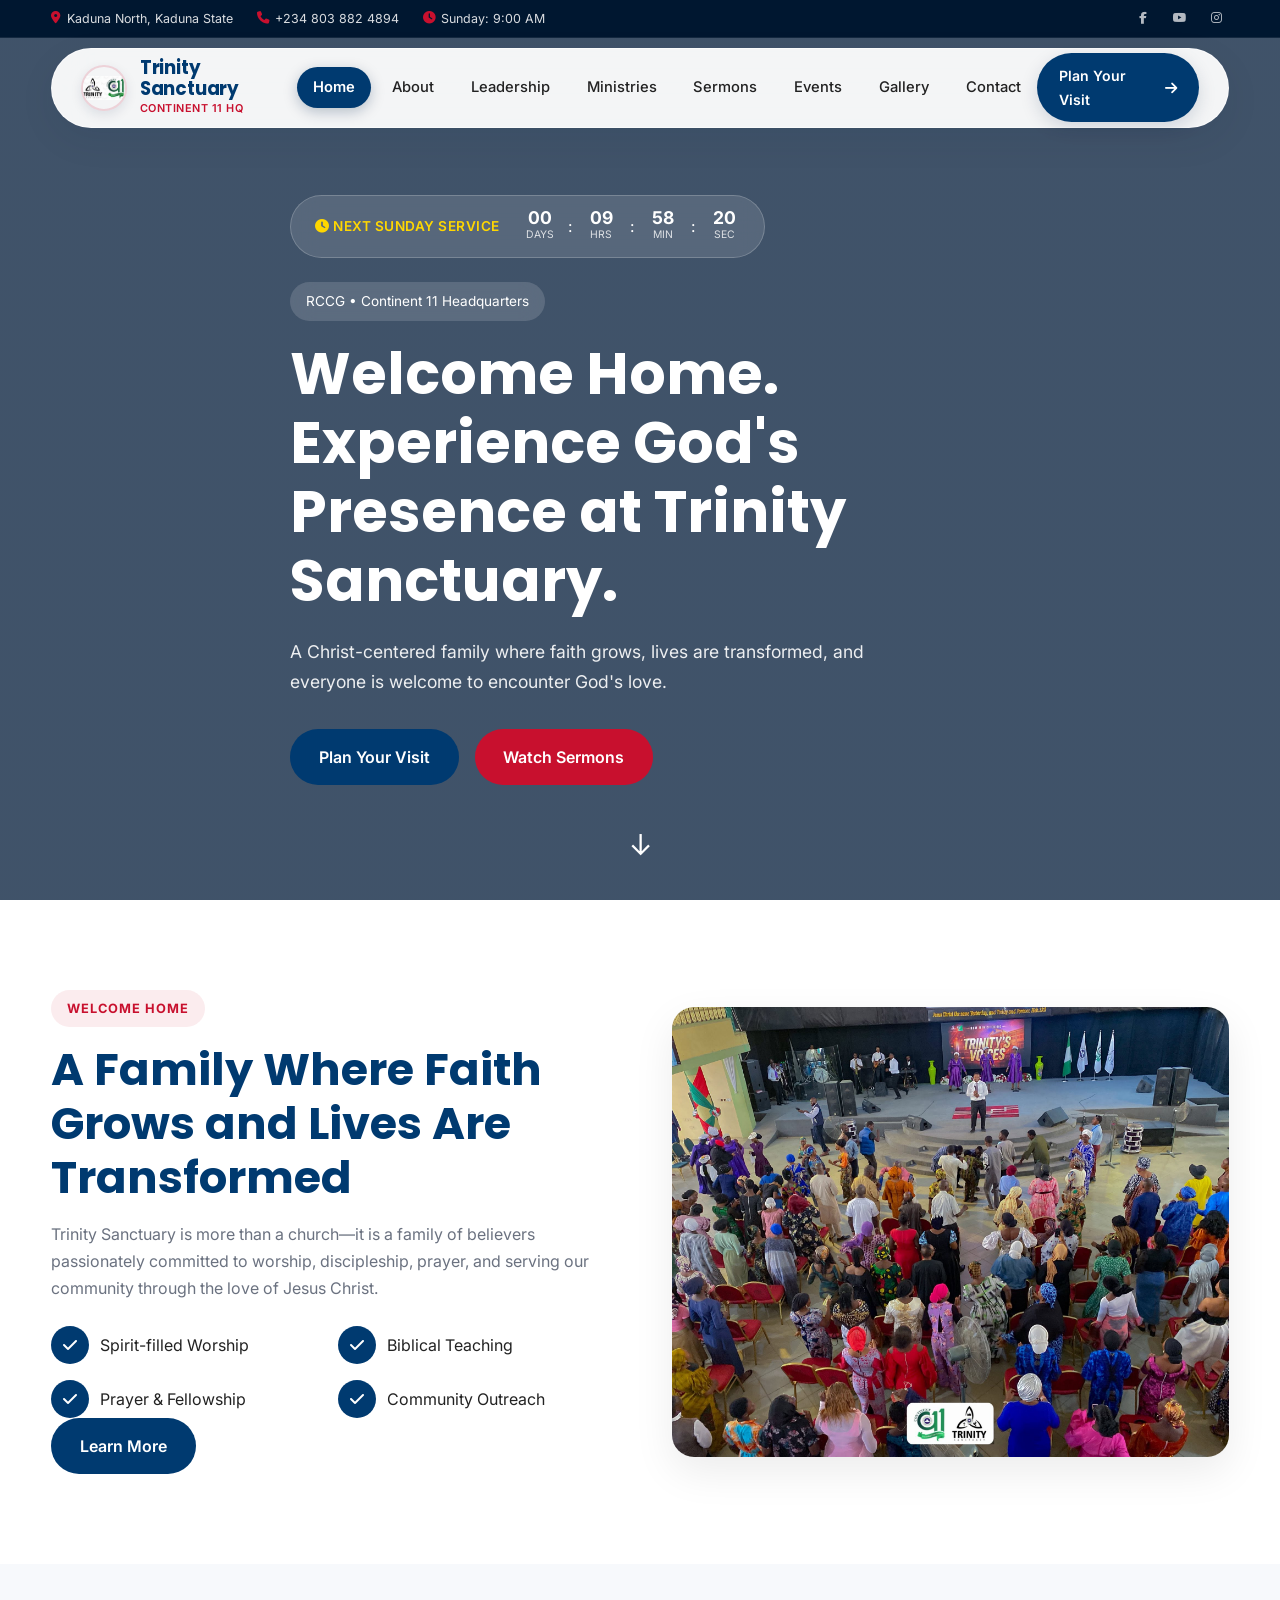
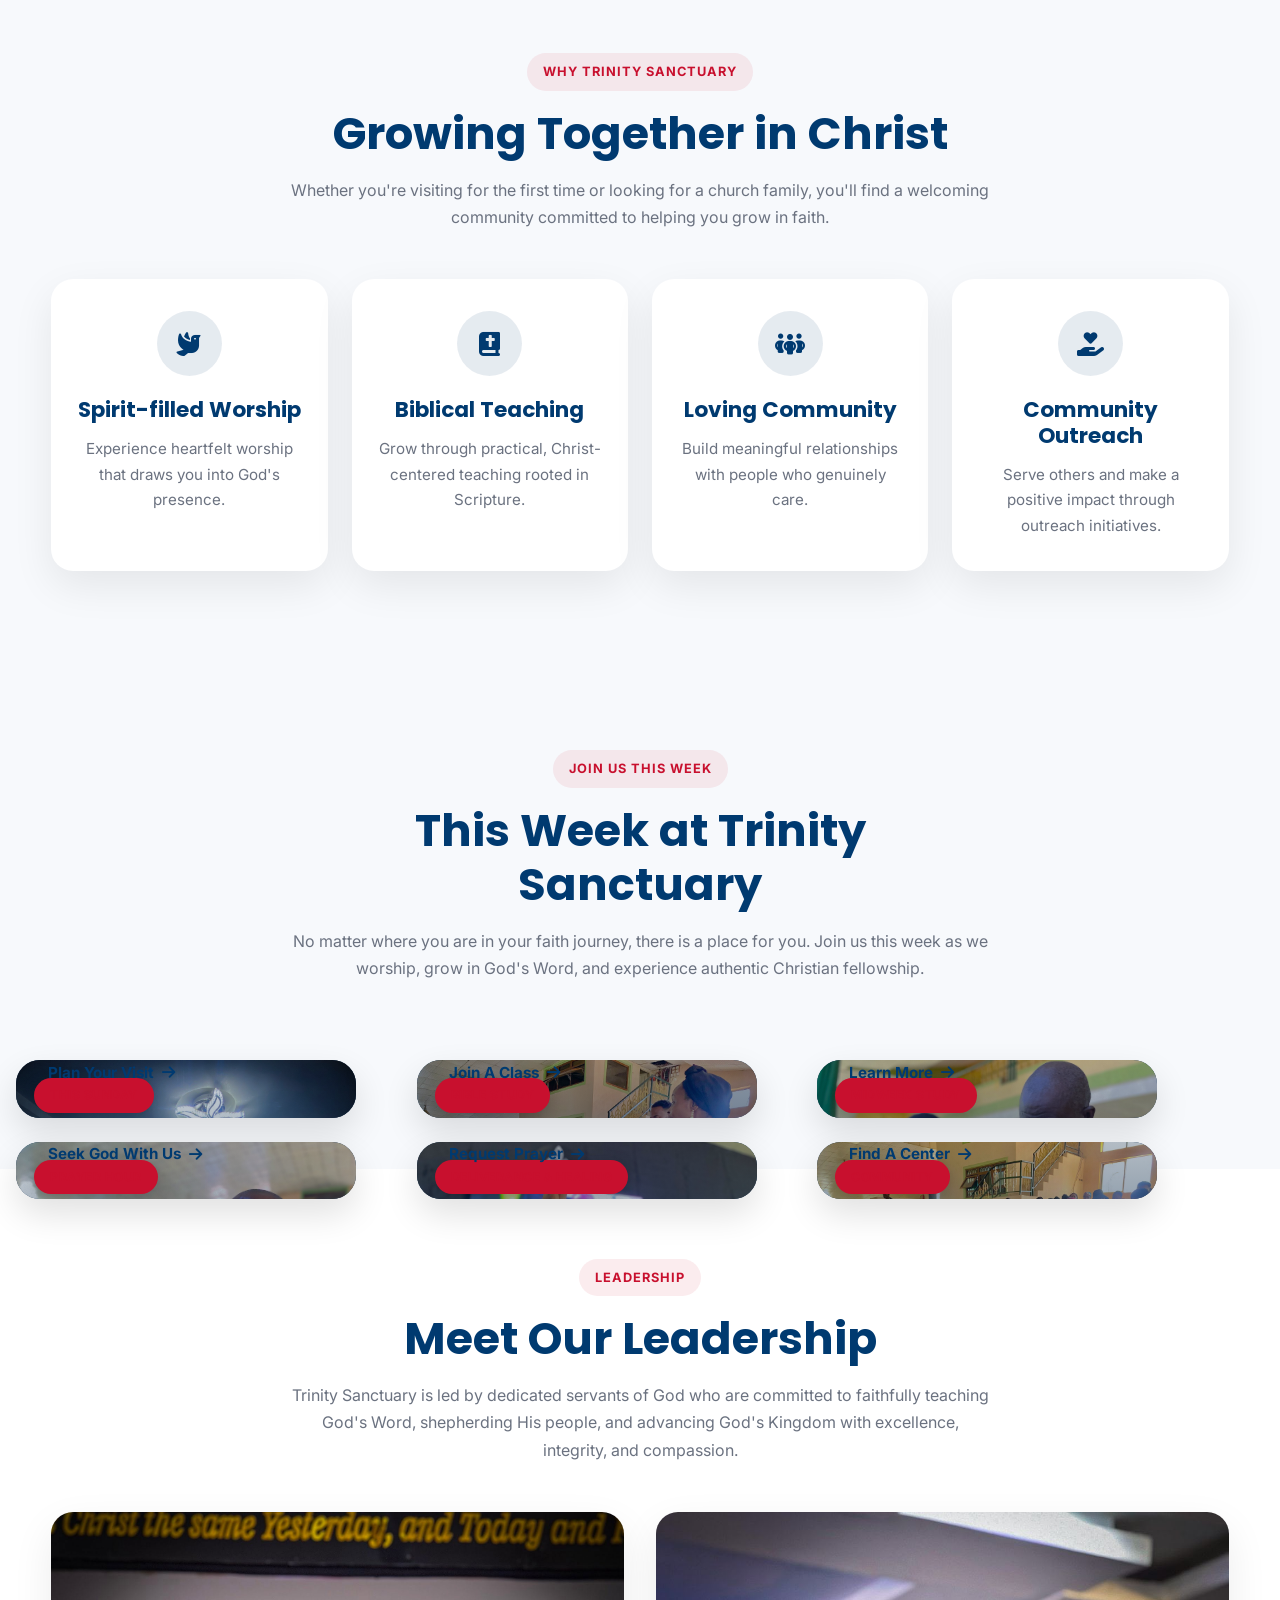
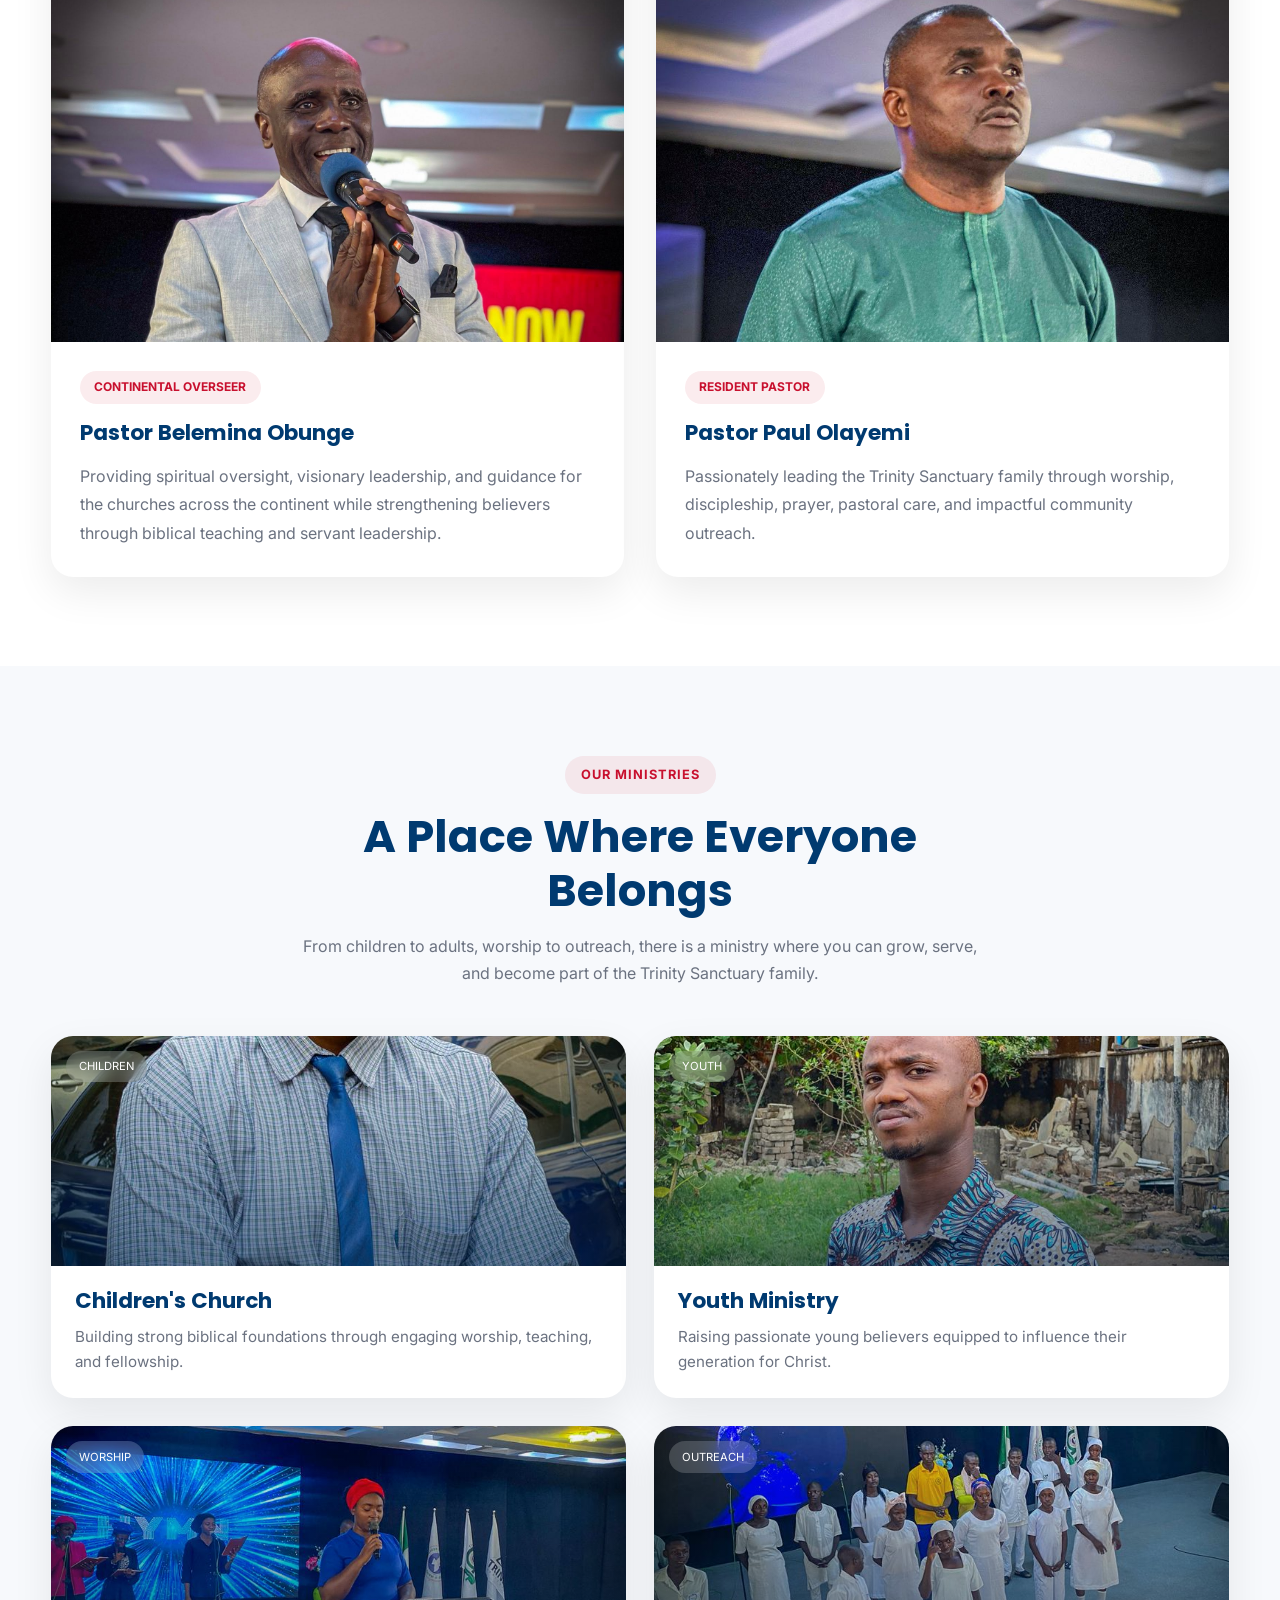
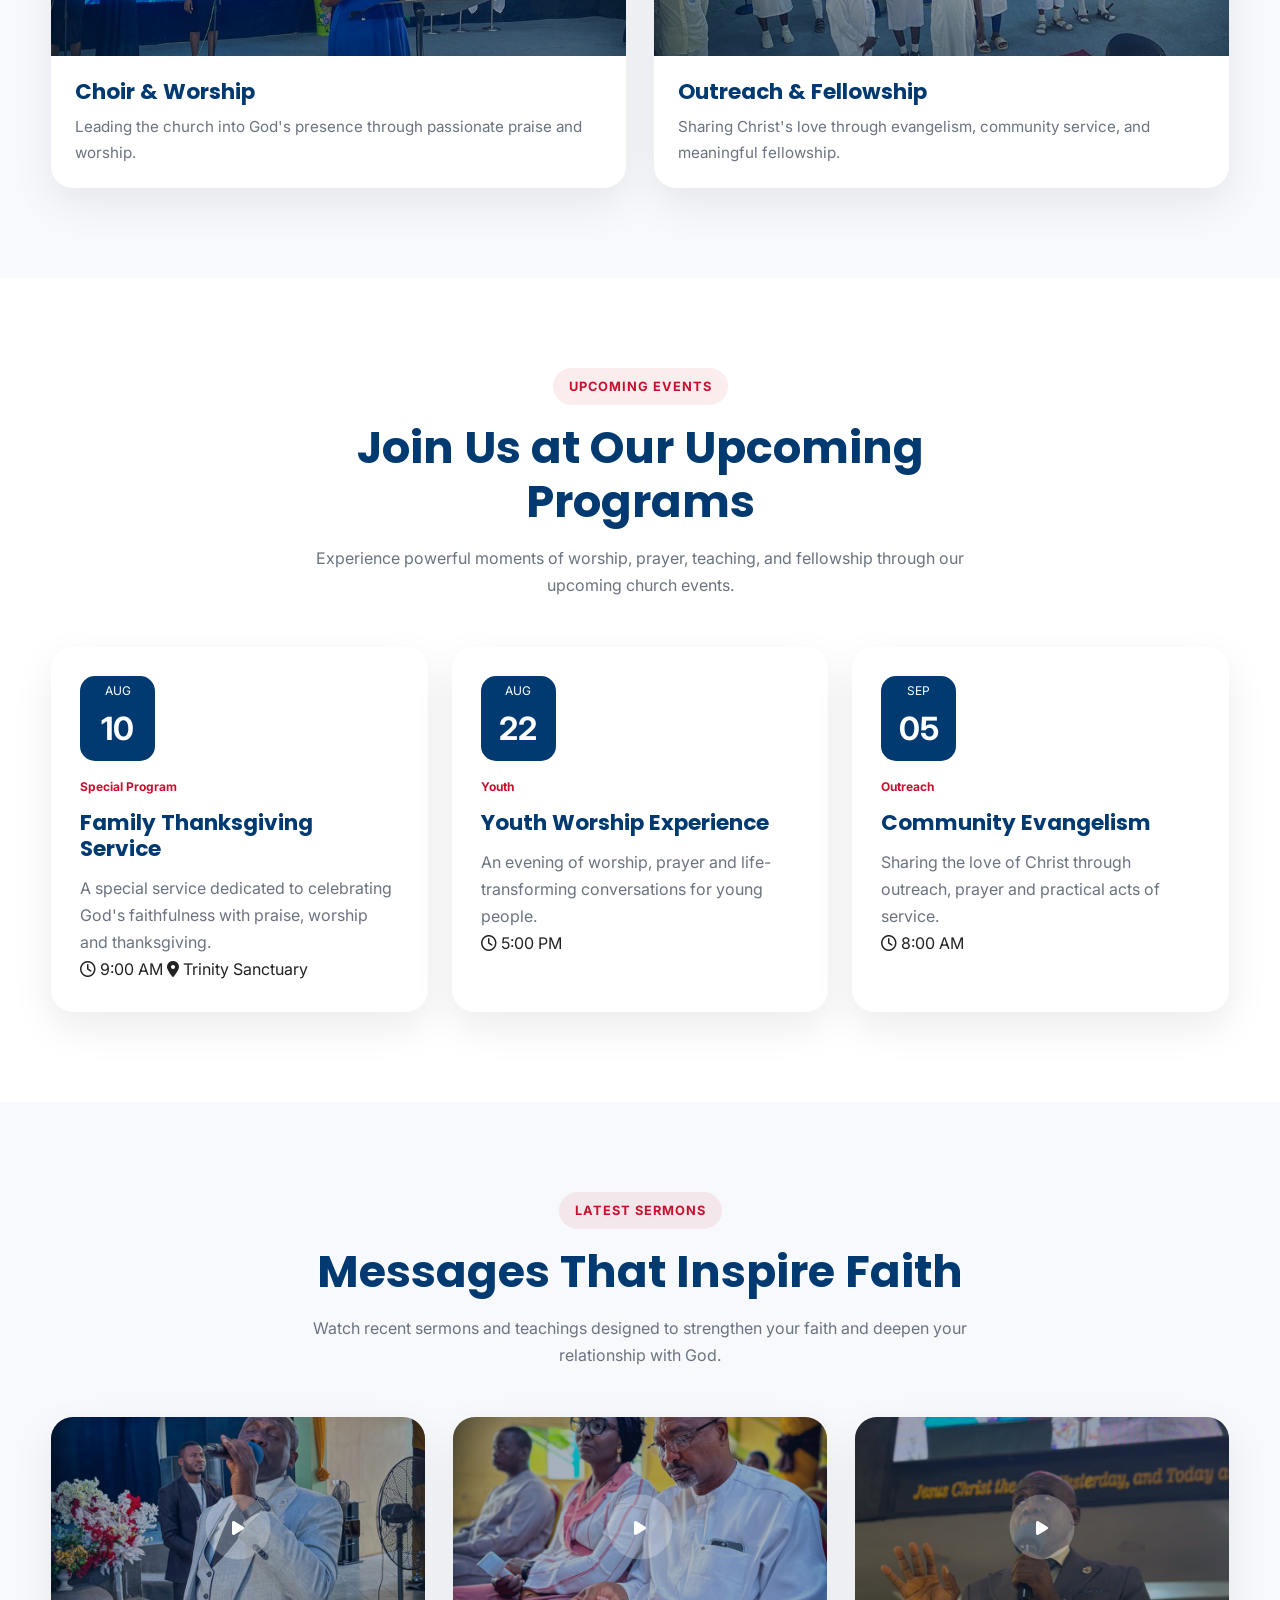
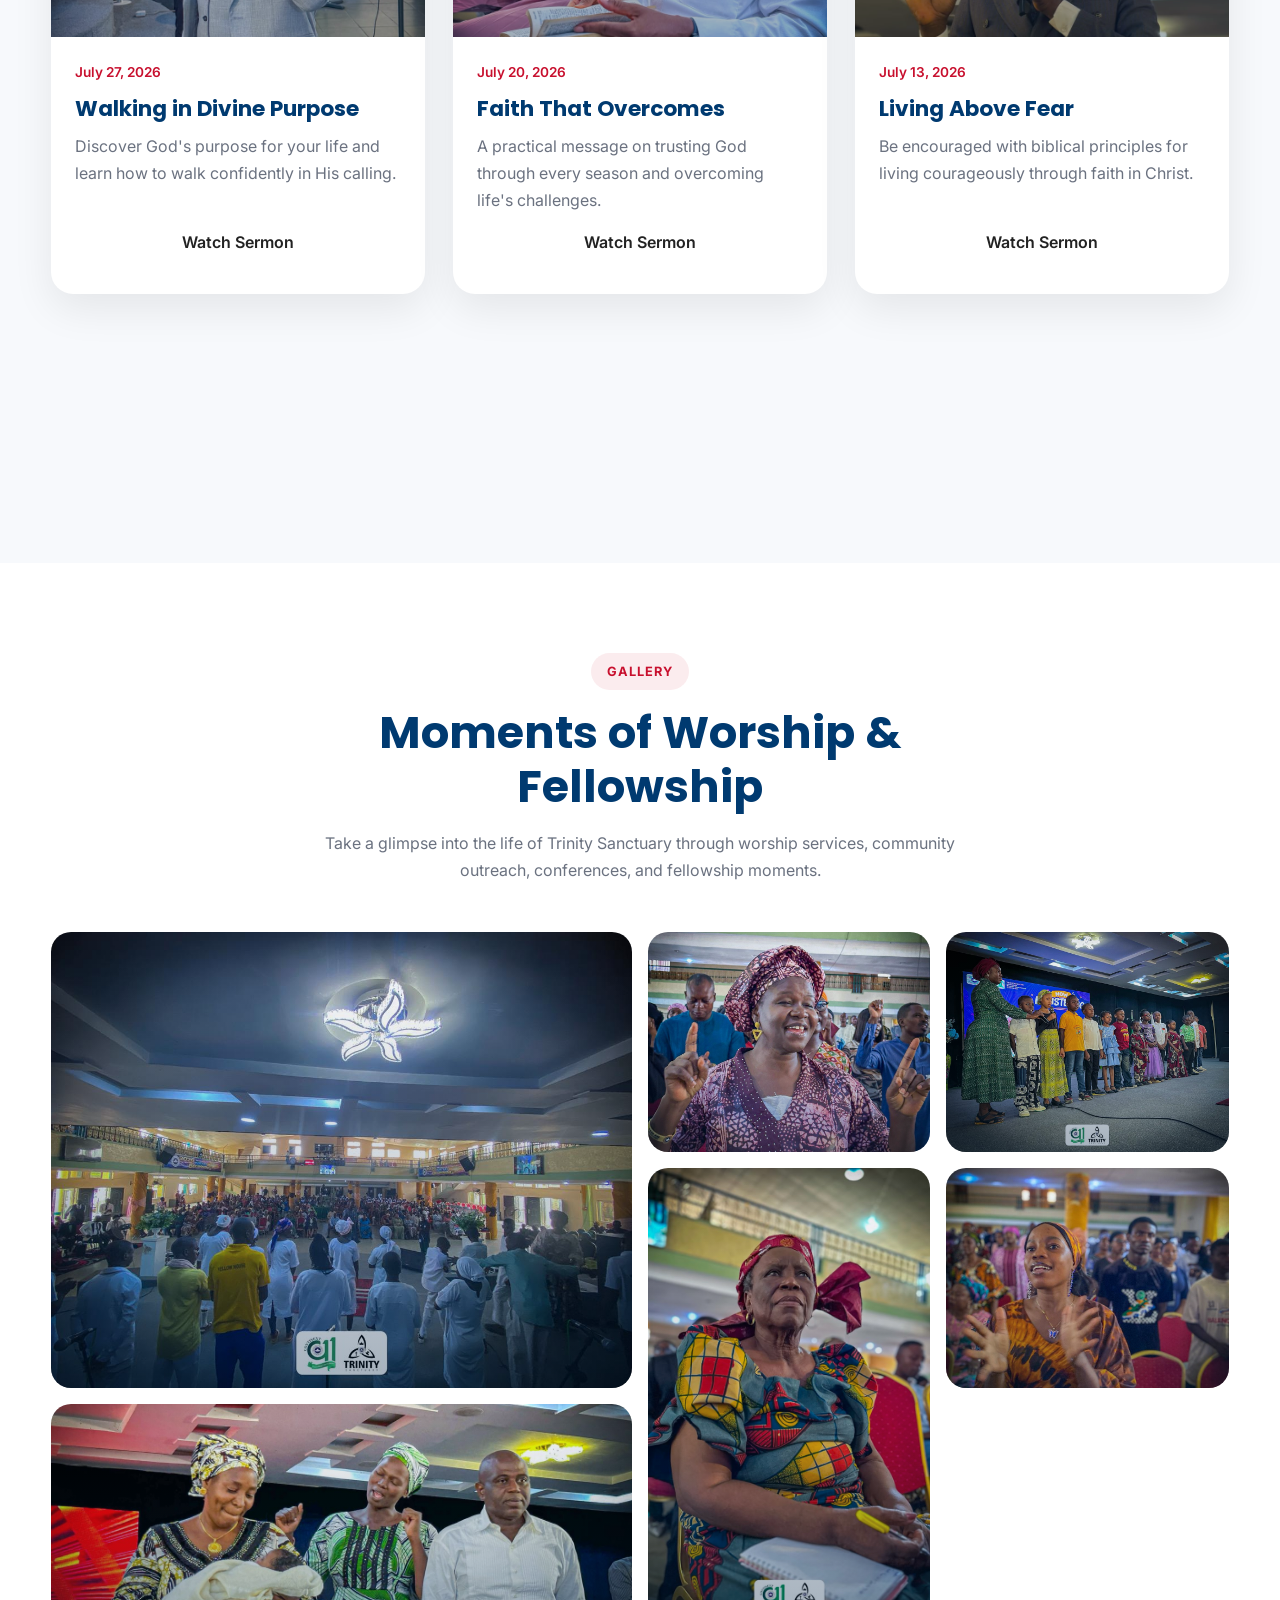
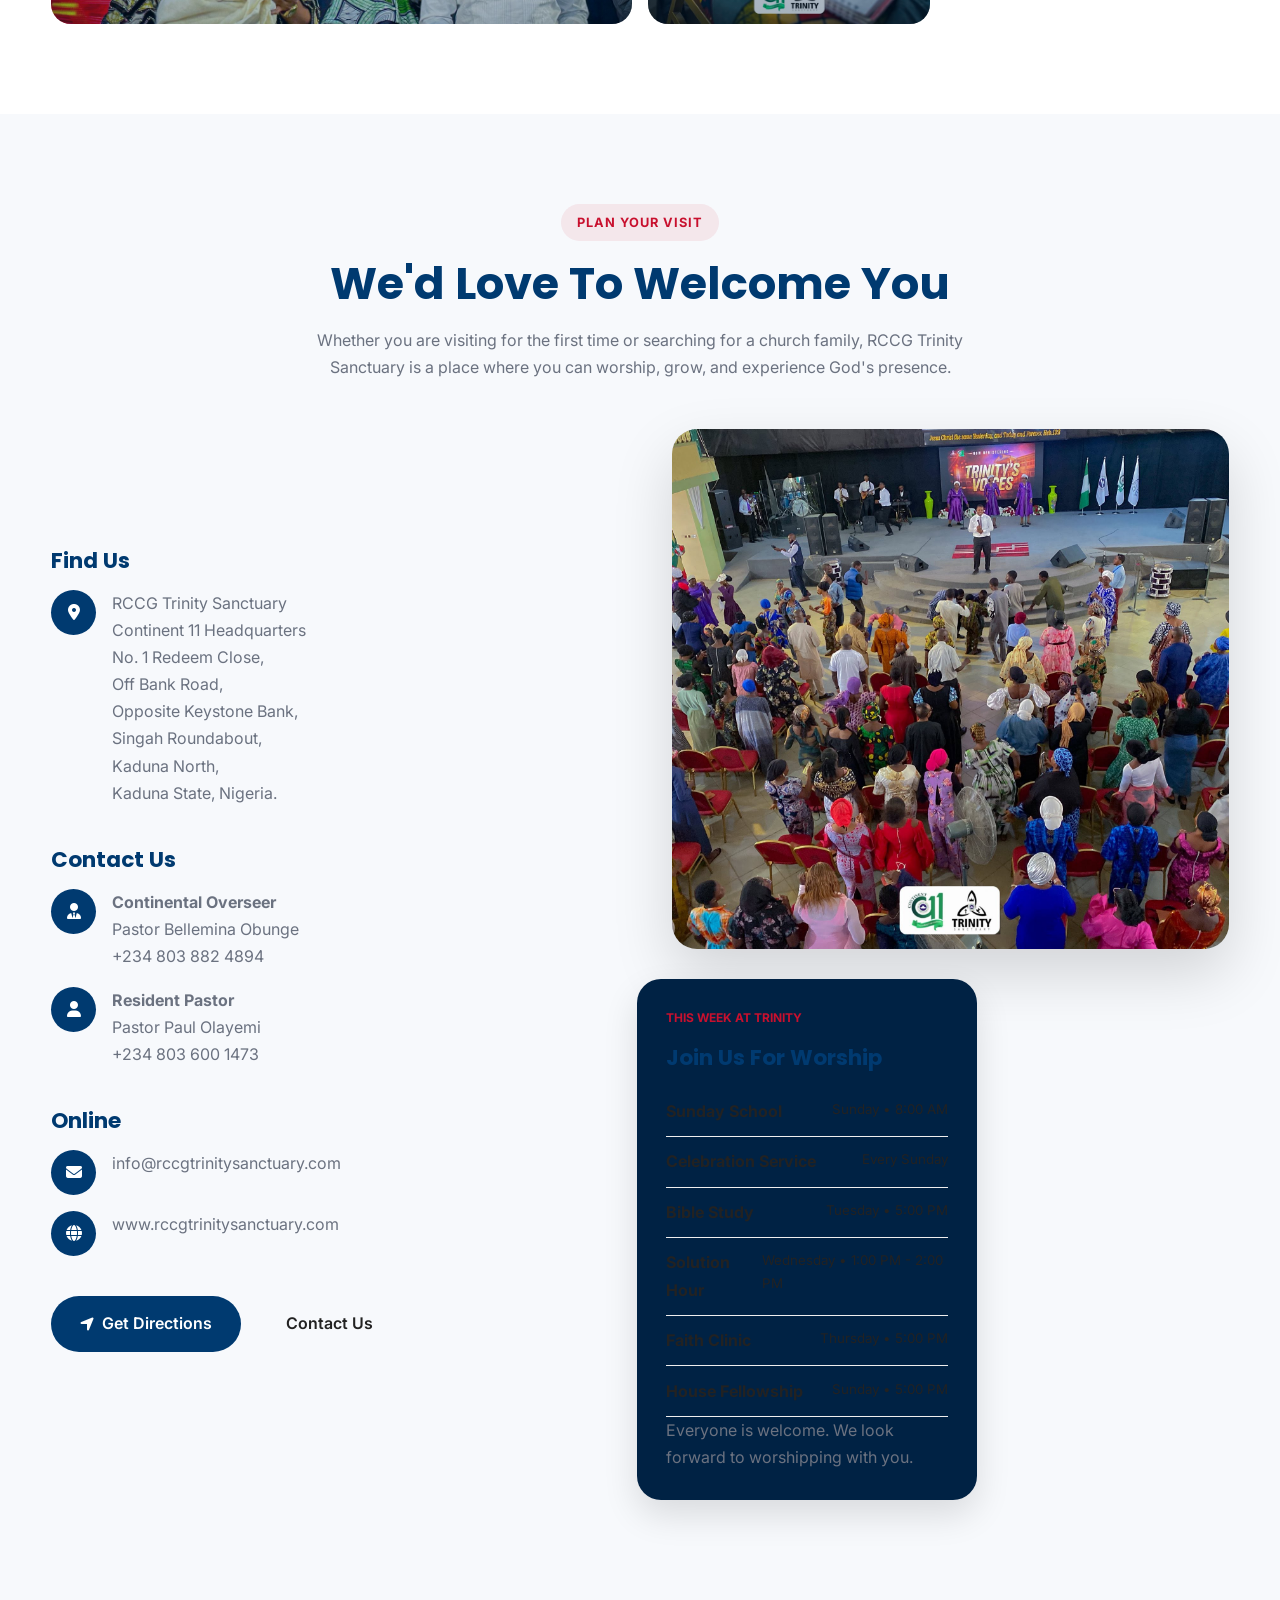
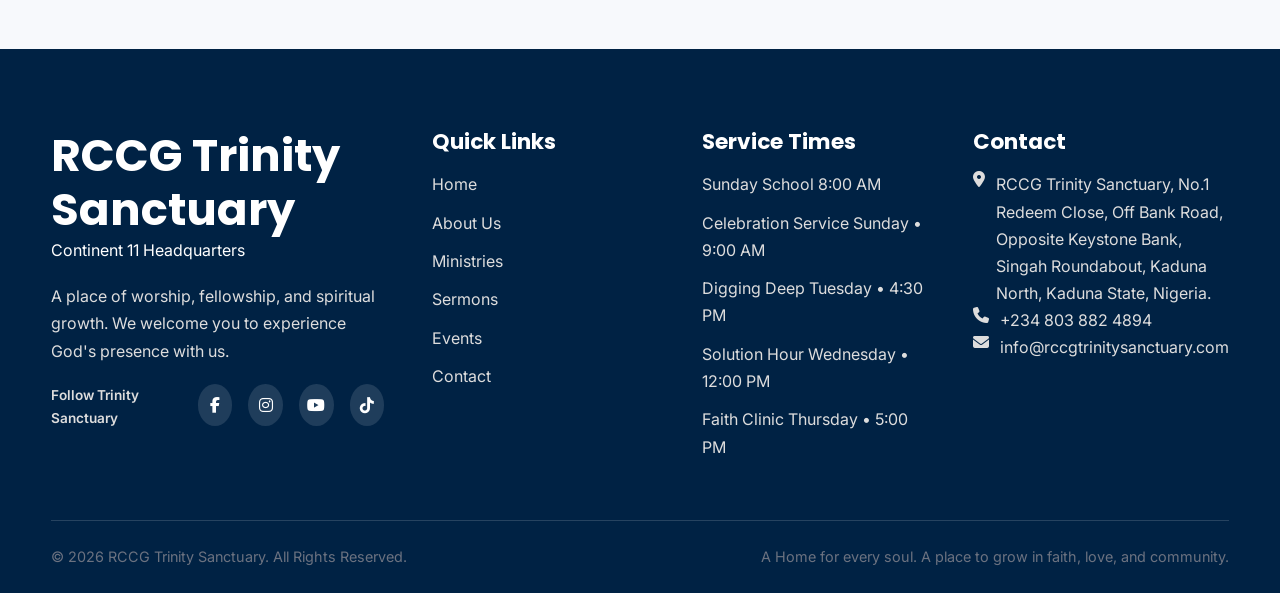
==== index.html @ a1223f96 "Initial commit: Production-ready RCCG Trinity Sanctuary website with mobile-first responsive design," ====
<!DOCTYPE html>
<html lang="en">

<head>
    <meta charset="UTF-8">
    <meta name="viewport" content="width=device-width, initial-scale=1.0">

    <title>RCCG Trinity Sanctuary | Continent 11 Headquarters</title>

    <meta name="description"
        content="Welcome to RCCG Trinity Sanctuary, Continent 11 Headquarters. Join us for worship, fellowship, and spiritual growth.">

    <!-- Open Graph Social Sharing -->
    <meta property="og:type" content="website">
    <meta property="og:title" content="RCCG Trinity Sanctuary | Continent 11 Headquarters">
    <meta property="og:description"
        content="Welcome to RCCG Trinity Sanctuary. Join us for worship, fellowship, and spiritual growth in Kaduna, Nigeria.">
    <meta property="og:image" content="assets/images/church-building.jpg">
    <meta property="og:url" content="https://rccgtrinitysanctuary.com">
    <meta name="twitter:card" content="summary_large_image">

    <link rel="icon" href="assets/images/rccg-logo.jpeg" type="image/x-icon">
    <link rel="stylesheet" href="https://cdnjs.cloudflare.com/ajax/libs/font-awesome/6.7.2/css/all.min.css">

    <link rel="stylesheet" href="css/style.css">
    <link rel="stylesheet" href="css/animations.css">
    <link rel="stylesheet" href="css/responsive.css">
</head>

<body>

    <!-- =========================
         HEADER
    ========================== -->

    <header class="header" id="header"></header>

    <!-- =========================
         MAIN
    ========================== -->

    <main>

        <!-- =========================
     HERO
========================== -->

        <section id="hero">

            <div class="hero-overlay"></div>

            <div class="container hero-content">

                <div class="service-countdown-banner">
                    <label><i class="fa-solid fa-clock"></i> Next Sunday Service</label>
                    <div class="countdown-timer">
                        <div class="cd-box"><span class="cd-number" id="cd-days">00</span><span
                                class="cd-label">Days</span></div> :
                        <div class="cd-box"><span class="cd-number" id="cd-hours">00</span><span
                                class="cd-label">Hrs</span></div> :
                        <div class="cd-box"><span class="cd-number" id="cd-mins">00</span><span
                                class="cd-label">Min</span></div> :
                        <div class="cd-box"><span class="cd-number" id="cd-secs">00</span><span
                                class="cd-label">Sec</span></div>
                    </div>
                </div>

                <span class="hero-tag">
                    RCCG • Continent 11 Headquarters
                </span>

                <h1>
                    Welcome Home. Experience God's Presence at Trinity Sanctuary.
                </h1>

                <p>
                    A Christ-centered family where faith grows, lives are transformed,
                    and everyone is welcome to encounter God's love.
                </p>

                <div class="hero-buttons">

                    <a href="contact.html" class="btn btn-primary">
                        Plan Your Visit
                    </a>

                    <a href="sermons.html" class="btn btn-secondary">
                        Watch Sermons
                    </a>

                </div>

            </div>

            <a href="#welcome" class="scroll-down">
                ↓
            </a>

        </section>

        <!-- Welcome -->
        <section id="welcome">

            <div class="container welcome-grid">

                <div class="welcome-content">

                    <span class="section-tag">
                        Welcome Home
                    </span>

                    <h2>
                        A Family Where Faith Grows and Lives Are Transformed
                    </h2>

                    <p>
                        Trinity Sanctuary is more than a church—it is a family of believers
                        passionately committed to worship, discipleship, prayer, and serving
                        our community through the love of Jesus Christ.
                    </p>

                    <div class="welcome-features">

                        <div class="feature">

                            <i class="fa-solid fa-check"></i>

                            <span>Spirit-filled Worship</span>

                        </div>

                        <div class="feature">

                            <i class="fa-solid fa-check"></i>

                            <span>Biblical Teaching</span>

                        </div>

                        <div class="feature">

                            <i class="fa-solid fa-check"></i>

                            <span>Prayer & Fellowship</span>

                        </div>

                        <div class="feature">

                            <i class="fa-solid fa-check"></i>

                            <span>Community Outreach</span>

                        </div>

                    </div>

                    <a href="about.html" class="btn btn-primary">

                        Learn More

                    </a>

                </div>

                <div class="welcome-image">

                    <img src="assets/images/background.jpg" alt="Congregation Worshipping" loading="lazy">

                </div>

            </div>

        </section>


        <!-- =========================
            WHY WORSHIP WITH US
        ========================== -->

        <section id="why-us">

            <div class="container">

                <div class="section-header">

                    <span class="section-tag">Why Trinity Sanctuary</span>

                    <h2>Growing Together in Christ</h2>

                    <p>
                        Whether you're visiting for the first time or looking for a church family,
                        you'll find a welcoming community committed to helping you grow in faith.
                    </p>

                </div>

                <div class="cards-grid">

                    <article class="card">

                        <div class="card-icon">
                            <i class="fa-solid fa-dove"></i>
                        </div>

                        <h3>Spirit-filled Worship</h3>

                        <p>
                            Experience heartfelt worship that draws you into God's presence.
                        </p>

                    </article>

                    <article class="card">

                        <div class="card-icon">
                            <i class="fa-solid fa-book-bible"></i>
                        </div>

                        <h3>Biblical Teaching</h3>

                        <p>
                            Grow through practical, Christ-centered teaching rooted in Scripture.
                        </p>

                    </article>

                    <article class="card">

                        <div class="card-icon">
                            <i class="fa-solid fa-people-group"></i>
                        </div>

                        <h3>Loving Community</h3>

                        <p>
                            Build meaningful relationships with people who genuinely care.
                        </p>

                    </article>

                    <article class="card">

                        <div class="card-icon">
                            <i class="fa-solid fa-hand-holding-heart"></i>
                        </div>

                        <h3>Community Outreach</h3>

                        <p>
                            Serve others and make a positive impact through outreach initiatives.
                        </p>

                    </article>

                </div>

            </div>

        </section>
        <!-- =========================
            THIS WEEK AT TRINITY
        ========================== -->

        <section id="this-week">

            <div class="container">

                <div class="section-header">

                    <span class="section-tag">Join Us This Week</span>

                    <h2>This Week at Trinity Sanctuary</h2>

                    <p>
                        No matter where you are in your faith journey, there is a place for you.
                        Join us this week as we worship, grow in God's Word, and experience authentic Christian
                        fellowship.
                    </p>

                </div>

                <div class="services-grid">

                    <!-- Celebration Service -->

                    <article class="service-card featured-service">

                        <div class="service-image">

                            <img src="assets/images/services/celebration.jpg" alt="Sunday Celebration Service">

                            <span class="featured-badge">
                                THIS SUNDAY
                            </span>

                        </div>

                        <div class="service-content">

                            <h3>Celebration Service</h3>

                            <p class="service-time">
                                <i class="fa-regular fa-clock"></i>
                                Every Sunday • 9:00 AM
                            </p>

                            <p>
                                Experience vibrant worship, heartfelt praise, prophetic prayers, and powerful, transformational teaching from God's Word.
                            </p>

                            <a href="contact.html" class="service-link">
                                Plan Your Visit <i class="fa-solid fa-arrow-right"></i>
                            </a>

                        </div>

                    </article>

                    <!-- Sunday School -->

                    <article class="service-card">

                        <div class="service-image">

                            <img src="assets/images/services/sunday-school.jpg" alt="Sunday School">

                            <span class="featured-badge">
                                BIBLE STUDY
                            </span>

                        </div>

                        <div class="service-content">

                            <h3>Sunday School</h3>

                            <p class="service-time">
                                <i class="fa-regular fa-clock"></i>
                                Every Sunday • 8:00 AM
                            </p>

                            <p>
                                Deepen your biblical knowledge through structured, interactive Bible studies and practical life applications for all age groups.
                            </p>

                            <a href="contact.html" class="service-link">
                                Join A Class <i class="fa-solid fa-arrow-right"></i>
                            </a>

                        </div>

                    </article>

                    <!-- Bible Study / Digging Deep -->

                    <article class="service-card">

                        <div class="service-image">

                            <img src="assets/images/services/digging-deep.jpg" alt="Digging Deep Bible Study">

                            <span class="featured-badge">
                                MIDWEEK STUDY
                            </span>

                        </div>

                        <div class="service-content">

                            <h3>Digging Deep</h3>

                            <p class="service-time">
                                <i class="fa-regular fa-clock"></i>
                                Every Tuesday • 5:00 PM
                            </p>

                            <p>
                                Unpack deep theological truths and Scripture verse-by-verse in an engaging setting designed to anchor your daily Christian walk.
                            </p>

                            <a href="contact.html" class="service-link">
                                Learn More <i class="fa-solid fa-arrow-right"></i>
                            </a>

                        </div>

                    </article>

                    <!-- Solution Hour -->

                    <article class="service-card">

                        <div class="service-image">

                            <img src="assets/images/services/solution-hour.jpg" alt="Solution Hour">

                            <span class="featured-badge">
                                PRAYER HOUR
                            </span>

                        </div>

                        <div class="service-content">

                            <h3>Solution Hour</h3>

                            <p class="service-time">
                                <i class="fa-regular fa-clock"></i>
                                Every Wednesday • 1:00 PM – 2:00 PM
                            </p>

                            <p>
                                An intensive power-hour of targeted prayers, prophetic declarations, and intercession for divine answers and breakthroughs.
                            </p>

                            <a href="contact.html" class="service-link">
                                Seek God With Us <i class="fa-solid fa-arrow-right"></i>
                            </a>

                        </div>

                    </article>

                    <!-- Faith Clinic -->

                    <article class="service-card">

                        <div class="service-image">

                            <img src="assets/images/services/faith-clinic.jpg" alt="Faith Clinic">

                            <span class="featured-badge">
                                DELIVERANCE & HEALING
                            </span>

                        </div>

                        <div class="service-content">

                            <h3>Faith Clinic</h3>

                            <p class="service-time">
                                <i class="fa-regular fa-clock"></i>
                                Every Thursday • 5:00 PM
                            </p>

                            <p>
                                Come expecting healing, spiritual renewal, and freedom as we call upon the Lord in focused intercessory prayer.
                            </p>

                            <a href="contact.html" class="service-link">
                                Request Prayer <i class="fa-solid fa-arrow-right"></i>
                            </a>

                        </div>

                    </article>

                    <!-- House Fellowship -->

                    <article class="service-card">

                        <div class="service-image">

                            <img src="assets/images/services/house-fellowship.jpg" alt="House Fellowship">

                            <span class="featured-badge">
                                COMMUNITY
                            </span>

                        </div>

                        <div class="service-content">

                            <h3>House Fellowship</h3>

                            <p class="service-time">
                                <i class="fa-regular fa-clock"></i>
                                Every Sunday • 5:00 PM
                            </p>

                            <p>
                                Connect in warm, home-based centers across the city for personal discipleship, encouragement, and close-knit fellowship.
                            </p>

                            <a href="contact.html" class="service-link">
                                Find A Center <i class="fa-solid fa-arrow-right"></i>
                            </a>

                        </div>

                    </article>

                </div>

            </div>

            <!-- ==========================================
            LEADERSHIP
        ========================================== -->

            <section id="leadership">

                <div class="container">

                    <div class="section-header">

                        <span class="section-tag">Leadership</span>

                        <h2>Meet Our Leadership</h2>

                        <p>
                            Trinity Sanctuary is led by dedicated servants of God who are committed
                            to faithfully teaching God's Word, shepherding His people, and advancing
                            God's Kingdom with excellence, integrity, and compassion.
                        </p>

                    </div>

                    <div class="leadership-grid">

                        <!-- Continental Overseer -->

                        <article class="leader-card">

                            <div class="leader-image">

                                <img src="assets/images/leadership/continental-overseer.jpg" alt="Continental Overseer">

                            </div>

                            <div class="leader-content">

                                <span class="leader-role">
                                    Continental Overseer
                                </span>

                                <h3>Pastor Belemina Obunge</h3>

                                <p>
                                    Providing spiritual oversight, visionary leadership, and guidance
                                    for the churches across the continent while strengthening believers
                                    through biblical teaching and servant leadership.
                                </p>

                            </div>

                        </article>

                        <!-- Resident Pastor -->

                        <article class="leader-card">

                            <div class="leader-image">

                                <img src="assets/images/leadership/resident-pastor.jpg" alt="Resident Pastor">

                            </div>

                            <div class="leader-content">

                                <span class="leader-role">
                                    Resident Pastor
                                </span>

                                <h3>Pastor Paul Olayemi</h3>

                                <p>
                                    Passionately leading the Trinity Sanctuary family through worship,
                                    discipleship, prayer, pastoral care, and impactful community
                                    outreach.
                                </p>


                            </div>

                        </article>

                    </div>

                </div>

            </section>

            <!-- ==========================================
     MINISTRIES
========================================== -->

            <section id="ministries">

                <div class="container">

                    <div class="section-header">

                        <span class="section-tag">
                            Our Ministries
                        </span>

                        <h2>
                            A Place Where Everyone Belongs
                        </h2>

                        <p>
                            From children to adults, worship to outreach, there is a ministry where you can grow, serve,
                            and become part of the Trinity Sanctuary family.
                        </p>

                    </div>

                    <div class="ministries-grid">

                        <!-- CHILDREN -->

                        <article class="ministry-card">

                            <div class="slider">

                                <span class="ministry-badge">
                                    CHILDREN
                                </span>

                                <img src="assets/images/ministries/children/children-1.jpeg" class="slider-image active"
                                    alt="Children's Church">

                                <img src="assets/images/ministries/children/children-2.jpeg" class="slider-image"
                                    alt="Children's Church">

                                <img src="assets/images/ministries/children/children-3.jpeg" class="slider-image"
                                    alt="Children's Church">

                                <img src="assets/images/ministries/children/children-4.jpeg" class="slider-image"
                                    alt="Children's Church">

                                <img src="assets/images/ministries/children/children-5.jpeg" class="slider-image"
                                    alt="Children's Church">

                                <img src="assets/images/ministries/children/children-6.jpeg" class="slider-image"
                                    alt="Children's Church">

                                <img src="assets/images/ministries/children/children-7.jpeg" class="slider-image"
                                    alt="Children's Church">

                                <img src="assets/images/ministries/children/children-8.jpeg" class="slider-image"
                                    alt="Children's Church">

                                <img src="assets/images/ministries/children/children-9.jpeg" class="slider-image"
                                    alt="Children's Church">

                            </div>

                            <div class="ministry-content">

                                <h3>Children's Church</h3>

                                <p>
                                    Building strong biblical foundations through engaging worship, teaching, and
                                    fellowship.
                                </p>

                            </div>

                        </article>

                        <!-- YOUTH -->

                        <article class="ministry-card">

                            <div class="slider">

                                <span class="ministry-badge">
                                    YOUTH
                                </span>

                                <img src="assets/images/ministries/youth/youth-1.jpeg" class="slider-image active"
                                    alt="Youth Ministry">

                                <img src="assets/images/ministries/youth/youth-2.jpeg" class="slider-image"
                                    alt="Youth Ministry">

                                <img src="assets/images/ministries/youth/youth-3.jpeg" class="slider-image"
                                    alt="Youth Ministry">

                                <img src="assets/images/ministries/youth/youth-4.jpeg" class="slider-image"
                                    alt="Youth Ministry">

                            </div>

                            <div class="ministry-content">

                                <h3>Youth Ministry</h3>

                                <p>
                                    Raising passionate young believers equipped to influence their generation for
                                    Christ.
                                </p>

                            </div>

                        </article>

                        <!-- CHOIR -->

                        <article class="ministry-card">

                            <div class="slider">

                                <span class="ministry-badge">
                                    WORSHIP
                                </span>

                                <img src="assets/images/ministries/choir/choir-1.jpeg" class="slider-image active"
                                    alt="Choir">

                                <img src="assets/images/ministries/choir/choir-2.jpeg" class="slider-image" alt="Choir">

                                <img src="assets/images/ministries/choir/choir-3.jpeg" class="slider-image" alt="Choir">

                                <img src="assets/images/ministries/choir/choir-4.jpeg" class="slider-image" alt="Choir">

                            </div>

                            <div class="ministry-content">

                                <h3>Choir & Worship</h3>

                                <p>
                                    Leading the church into God's presence through passionate praise and worship.
                                </p>

                            </div>

                        </article>

                        <!-- OUTREACH -->

                        <article class="ministry-card">

                            <div class="slider">

                                <span class="ministry-badge">
                                    OUTREACH
                                </span>

                                <img src="assets/images/ministries/outreach/outreach-1.jpeg" class="slider-image active"
                                    alt="Outreach">

                                <img src="assets/images/ministries/outreach/outreach-2.jpeg" class="slider-image"
                                    alt="Outreach">

                                <img src="assets/images/ministries/outreach/outreach-3.jpeg" class="slider-image"
                                    alt="Outreach">

                                <img src="assets/images/ministries/outreach/outreach-4.jpeg" class="slider-image"
                                    alt="Outreach">

                                <img src="assets/images/ministries/outreach/outreach-5.jpeg" class="slider-image"
                                    alt="Outreach">

                            </div>

                            <div class="ministry-content">

                                <h3>Outreach & Fellowship</h3>

                                <p>
                                    Sharing Christ's love through evangelism, community service, and meaningful
                                    fellowship.
                                </p>

                            </div>

                        </article>

                    </div>

                </div>

            </section>

            <!-- Events -->
            <!-- ==========================================
            UPCOMING EVENTS
        ========================================== -->

            <section id="events">

                <div class="container">

                    <div class="section-header">

                        <span class="section-tag">
                            Upcoming Events
                        </span>

                        <h2>
                            Join Us at Our Upcoming Programs
                        </h2>

                        <p>
                            Experience powerful moments of worship, prayer, teaching, and fellowship through our
                            upcoming church events.
                        </p>

                    </div>

                    <div class="events-grid">

                        <!-- EVENT 1 -->

                        <article class="event-card featured">

                            <div class="event-date">

                                <span class="month">AUG</span>

                                <span class="day">10</span>

                            </div>

                            <div class="event-content">

                                <span class="event-category">
                                    Special Program
                                </span>

                                <h3>
                                    Family Thanksgiving Service
                                </h3>

                                <p>
                                    A special service dedicated to celebrating God's faithfulness with praise, worship
                                    and thanksgiving.
                                </p>

                                <div class="event-meta">

                                    <span>
                                        <i class="fa-regular fa-clock"></i>
                                        9:00 AM
                                    </span>

                                    <span>
                                        <i class="fa-solid fa-location-dot"></i>
                                        Trinity Sanctuary
                                    </span>

                                </div>

                            </div>

                        </article>

                        <!-- EVENT 2 -->

                        <article class="event-card">

                            <div class="event-date">

                                <span class="month">AUG</span>

                                <span class="day">22</span>

                            </div>

                            <div class="event-content">

                                <span class="event-category">
                                    Youth
                                </span>

                                <h3>
                                    Youth Worship Experience
                                </h3>

                                <p>
                                    An evening of worship, prayer and life-transforming conversations for young people.
                                </p>

                                <div class="event-meta">

                                    <span>
                                        <i class="fa-regular fa-clock"></i>
                                        5:00 PM
                                    </span>

                                </div>

                            </div>

                        </article>

                        <!-- EVENT 3 -->

                        <article class="event-card">

                            <div class="event-date">

                                <span class="month">SEP</span>

                                <span class="day">05</span>

                            </div>

                            <div class="event-content">

                                <span class="event-category">
                                    Outreach
                                </span>

                                <h3>
                                    Community Evangelism
                                </h3>

                                <p>
                                    Sharing the love of Christ through outreach, prayer and practical acts of service.
                                </p>

                                <div class="event-meta">

                                    <span>
                                        <i class="fa-regular fa-clock"></i>
                                        8:00 AM
                                    </span>

                                </div>

                            </div>

                        </article>

                    </div>

                </div>

            </section>

            <!-- Sermons -->
            <!-- ==========================================
            LATEST SERMONS
        ========================================== -->

            <section id="sermons">

                <div class="container">

                    <div class="section-header">

                        <span class="section-tag">
                            Latest Sermons
                        </span>

                        <h2>
                            Messages That Inspire Faith
                        </h2>

                        <p>
                            Watch recent sermons and teachings designed to strengthen your faith and deepen your
                            relationship with God.
                        </p>

                    </div>

                    <div class="sermons-grid">

                        <!-- SERMON 1 -->

                        <article class="sermon-card">

                            <div class="sermon-thumbnail">

                                <img src="assets/images/sermons/sermon-1.jpeg" alt="Latest Sermon">

                                <div class="play-button">

                                    <i class="fa-solid fa-play"></i>

                                </div>

                            </div>

                            <div class="sermon-content">

                                <span class="sermon-date">
                                    July 27, 2026
                                </span>

                                <h3>
                                    Walking in Divine Purpose
                                </h3>

                                <p>
                                    Discover God's purpose for your life and learn how to walk confidently in His
                                    calling.
                                </p>

                                <a href="#" class="btn btn-outline">
                                    Watch Sermon
                                </a>

                            </div>

                        </article>

                        <!-- SERMON 2 -->

                        <article class="sermon-card">

                            <div class="sermon-thumbnail">

                                <img src="assets/images/sermons/sermon-2.jpeg" alt="Latest Sermon">

                                <div class="play-button">

                                    <i class="fa-solid fa-play"></i>

                                </div>

                            </div>

                            <div class="sermon-content">

                                <span class="sermon-date">
                                    July 20, 2026
                                </span>

                                <h3>
                                    Faith That Overcomes
                                </h3>

                                <p>
                                    A practical message on trusting God through every season and overcoming life's
                                    challenges.
                                </p>

                                <a href="#" class="btn btn-outline">
                                    Watch Sermon
                                </a>

                            </div>

                        </article>

                        <!-- SERMON 3 -->

                        <article class="sermon-card">

                            <div class="sermon-thumbnail">

                                <img src="assets/images/sermons/sermon-3.jpeg" alt="Latest Sermon">

                                <div class="play-button">

                                    <i class="fa-solid fa-play"></i>

                                </div>

                            </div>

                            <div class="sermon-content">

                                <span class="sermon-date">
                                    July 13, 2026
                                </span>

                                <h3>
                                    Living Above Fear
                                </h3>

                                <p>
                                    Be encouraged with biblical principles for living courageously through faith in
                                    Christ.
                                </p>

                                <a href="#" class="btn btn-outline">
                                    Watch Sermon
                                </a>

                            </div>

                        </article>

                    </div>

                </div>

            </section>

            <!-- Gallery -->
            <section id="gallery-preview">

            </section>

            <!-- Call To Worship -->
            <!-- ==========================================
            GALLERY
        ========================================== -->

            <section id="gallery">

                <div class="container">

                    <div class="section-header">

                        <span class="section-tag">
                            Gallery
                        </span>

                        <h2>
                            Moments of Worship & Fellowship
                        </h2>

                        <p>
                            Take a glimpse into the life of Trinity Sanctuary through worship services, community
                            outreach, conferences, and fellowship moments.
                        </p>

                    </div>

                    <div class="gallery-grid">

                        <div class="gallery-item large">
                            <img src="assets/images/gallery/gallery-1.jpg" alt="Sunday Worship">
                        </div>

                        <div class="gallery-item">
                            <img src="assets/images/gallery/gallery-2.jpeg" alt="Praise">
                        </div>

                        <div class="gallery-item">
                            <img src="assets/images/gallery/gallery-3.jpeg" alt="Children">
                        </div>

                        <div class="gallery-item tall">
                            <img src="assets/images/gallery/gallery-4.jpeg" alt="Conference">
                        </div>

                        <div class="gallery-item">
                            <img src="assets/images/gallery/gallery-5.jpeg" alt="Youth">
                        </div>

                        <div class="gallery-item wide">
                            <img src="assets/images/gallery/gallery-6.jpeg" alt="Outreach">
                        </div>

                    </div>

                </div>

            </section>

            <!-- ==========================================
     PLAN YOUR FIRST VISIT
========================================== -->

            <section id="visit">

                <div class="container">

                    <div class="section-header">

                        <span class="section-tag">
                            Plan Your Visit
                        </span>

                        <h2>
                            We'd Love To Welcome You
                        </h2>

                        <p>
                            Whether you are visiting for the first time or searching for a church family,
                            RCCG Trinity Sanctuary is a place where you can worship, grow, and experience
                            God's presence.
                        </p>

                    </div>


                    <div class="visit-grid">


                        <!-- CONTACT SIDE -->

                        <div class="visit-details">


                            <div class="visit-group">

                                <h3>
                                    Find Us
                                </h3>


                                <div class="visit-item">

                                    <i class="fa-solid fa-location-dot"></i>

                                    <p>
                                        RCCG Trinity Sanctuary<br>
                                        Continent 11 Headquarters<br>
                                        No. 1 Redeem Close,<br>
                                        Off Bank Road,<br>
                                        Opposite Keystone Bank,<br>
                                        Singah Roundabout,<br>
                                        Kaduna North,<br>
                                        Kaduna State, Nigeria.
                                    </p>

                                </div>


                            </div>



                            <div class="visit-group">

                                <h3>
                                    Contact Us
                                </h3>


                                <div class="visit-item">

                                    <i class="fa-solid fa-user-tie"></i>

                                    <p>
                                        <strong>
                                            Continental Overseer
                                        </strong>
                                        <br>
                                        Pastor Bellemina Obunge
                                        <br>

                                        <a href="tel:+2348038824894">
                                            +234 803 882 4894
                                        </a>

                                    </p>

                                </div>



                                <div class="visit-item">

                                    <i class="fa-solid fa-user"></i>

                                    <p>

                                        <strong>
                                            Resident Pastor
                                        </strong>

                                        <br>

                                        Pastor Paul Olayemi

                                        <br>

                                        <a href="tel:+2348036001473">
                                            +234 803 600 1473
                                        </a>

                                    </p>

                                </div>


                            </div>



                            <div class="visit-group">


                                <h3>
                                    Online
                                </h3>


                                <div class="visit-item">

                                    <i class="fa-solid fa-envelope"></i>

                                    <p>
                                        info@rccgtrinitysanctuary.com
                                    </p>

                                </div>


                                <div class="visit-item">

                                    <i class="fa-solid fa-globe"></i>

                                    <p>
                                        www.rccgtrinitysanctuary.com
                                    </p>

                                </div>


                            </div>



                            <div class="visit-buttons">


                                <a href="https://maps.app.goo.gl/aVoYko4jA27DdCeE8" target="_blank"
                                    rel="noopener noreferrer" class="btn btn-primary">

                                    <i class="fa-solid fa-location-arrow"></i>

                                    Get Directions

                                </a>



                                <a href="contact.html" class="btn btn-outline">

                                    Contact Us

                                </a>


                            </div>



                        </div>





                        <!-- IMAGE + SERVICE CARD -->

                        <div class="visit-showcase">


                            <div class="visit-image">

                                <img src="assets/images/background.jpg" alt="RCCG Trinity Sanctuary">

                            </div>



                            <div class="service-card">


                                <span>
                                    THIS WEEK AT TRINITY
                                </span>


                                <h3>
                                    Join Us For Worship
                                </h3>


                                <ul>


                                    <li>

                                        <strong>
                                            Sunday School
                                        </strong>

                                        <small>
                                            Sunday • 8:00 AM
                                        </small>

                                    </li>


                                    <li>

                                        <strong>
                                            Celebration Service
                                        </strong>

                                        <small>
                                            Every Sunday
                                        </small>

                                    </li>


                                    <li>

                                        <strong>
                                            Bible Study
                                        </strong>

                                        <small>
                                            Tuesday • 5:00 PM
                                        </small>

                                    </li>



                                    <li>

                                        <strong>
                                            Solution Hour
                                        </strong>

                                        <small>
                                            Wednesday • 1:00 PM - 2:00 PM
                                        </small>

                                    </li>



                                    <li>

                                        <strong>
                                            Faith Clinic
                                        </strong>

                                        <small>
                                            Thursday • 5:00 PM
                                        </small>

                                    </li>



                                    <li>

                                        <strong>
                                            House Fellowship
                                        </strong>

                                        <small>
                                            Sunday • 5:00 PM
                                        </small>

                                    </li>


                                </ul>


                                <p>
                                    Everyone is welcome. We look forward to worshipping with you.
                                </p>


                            </div>



                        </div>



                    </div>


                </div>


            </section>

    </main>

    <!-- =========================
         FOOTER
    ========================== -->

    <footer id="footer"></footer>

    <script src="js/navigation.js"></script>
    <script src="js/gallery.js"></script>
    <script src="js/animations.js"></script>
    <script src="js/main.js"></script>
    <script src="js/ministry-slider.js"></script>
    <script src="js/footer.js"></script>

</body>

</html>
---- css/style.css ----
/* ==========================================
   GLOBAL IMPORTS
========================================== */

@import url('https://fonts.googleapis.com/css2?family=Inter:wght@300;400;500;600;700&family=Poppins:wght@400;500;600;700;800&display=swap');

@import url("variables.css");



/* ==========================================
   ROOT SYSTEM
========================================== */

:root{

    --section-space:clamp(4rem,7vw,6rem);

    --card-radius:22px;

    --soft-shadow:
    0 15px 40px rgba(0,0,0,.08);

    --hover-shadow:
    0 25px 60px rgba(0,0,0,.15);

}



/* ==========================================
   RESET
========================================== */


*,
*::before,
*::after{

    margin:0;
    padding:0;
    box-sizing:border-box;

}



html{

    scroll-behavior:smooth;

}



body{

    font-family:var(--font-body);

    color:var(--clr-text);

    background:white;

    line-height:1.7;

    overflow-x:hidden;

}



img{

    display:block;

    max-width:100%;

}



a{

    color:inherit;

    text-decoration:none;

}



ul{

    list-style:none;

}



button,
input,
textarea{

    font:inherit;

}



/* ==========================================
   GLOBAL SECTIONS
========================================== */


section{

    padding:var(--section-space) 0;

}



/* ==========================================
   TYPOGRAPHY
========================================== */


h1,
h2,
h3,
h4{

    font-family:var(--font-heading);

    color:var(--clr-primary);

    line-height:1.2;

}



h1{

    font-size:clamp(2.3rem,5vw,5rem);

}



h2{

    font-size:clamp(2rem,3.5vw,3rem);

}



h3{

    font-size:1.35rem;

}



p{

    color:var(--clr-text-light);

}



/* ==========================================
   CONTAINER
========================================== */


.container{

    width:min(90%,1200px);

    margin-inline:auto;

}



/* ==========================================
   BUTTON SYSTEM
========================================== */


.btn{

    display:inline-flex;

    align-items:center;

    justify-content:center;

    gap:.5rem;

    padding:.9rem 1.8rem;

    border-radius:999px;

    font-weight:600;

    transition:.3s ease;

}



.btn-primary{

    background:var(--clr-primary);

    color:white;

}



.btn-primary:hover{

    background:var(--clr-primary-dark);

    transform:translateY(-3px);

}



.btn-secondary{

    background:var(--clr-secondary);

    color:white;

}



.btn-secondary:hover{

    background:var(--clr-secondary-dark);

    transform:translateY(-3px);

}



/* ==========================================
   MODERN FLOATING HEADER & NAVIGATION
   ========================================== */

/* Top Micro Announcement Bar */
.top-bar {
    background: #001730;
    color: rgba(255, 255, 255, 0.85);
    font-size: 0.78rem;
    padding: 0.4rem 0;
    border-bottom: 1px solid rgba(255, 255, 255, 0.08);
    transition: all 0.35s ease;
}

.top-bar-container {
    display: flex;
    justify-content: space-between;
    align-items: center;
}

.top-info {
    display: flex;
    align-items: center;
    gap: 1.5rem;
}

.top-info span {
    display: flex;
    align-items: center;
    gap: 0.4rem;
}

.top-info i {
    color: var(--clr-secondary);
}

.top-social {
    display: flex;
    align-items: center;
    gap: 0.8rem;
}

.top-social a {
    color: rgba(255, 255, 255, 0.7);
    width: 24px;
    height: 24px;
    border-radius: 50%;
    display: flex;
    align-items: center;
    justify-content: center;
    font-size: 0.75rem;
    transition: all 0.25s ease;
}

.top-social a:hover {
    color: white;
    background: rgba(255, 255, 255, 0.15);
}

/* Header Outer Wrapper */
.header {
    position: fixed;
    top: 0;
    left: 0;
    width: 100%;
    z-index: 1000;
    transition: all 0.35s ease;
}

.header.scrolled .top-bar {
    max-height: 0;
    padding: 0;
    opacity: 0;
    overflow: hidden;
}

/* Glassmorphism Floating Navbar */
.navbar {
    height: 80px;
    transition: all 0.35s ease;
}

.navbar-container {
    height: 100%;
    display: flex;
    align-items: center;
    justify-content: space-between;
    background: rgba(255, 255, 255, 0.94);
    backdrop-filter: blur(20px);
    -webkit-backdrop-filter: blur(20px);
    border: 1px solid rgba(255, 255, 255, 0.6);
    box-shadow: 0 12px 35px rgba(0, 34, 68, 0.08);
    border-radius: 60px;
    padding: 0 1.8rem;
    margin-top: 10px;
    transition: all 0.35s ease;
}

.header.scrolled .navbar-container {
    margin-top: 0;
    border-radius: 0;
    width: 100%;
    max-width: 100%;
    border-inline: none;
    border-top: none;
    box-shadow: 0 10px 30px rgba(0, 34, 68, 0.12);
}

/* Modern Logo Cluster */
.logo {
    display: flex;
    align-items: center;
    gap: 0.8rem;
    text-decoration: none;
}

.logo-image {
    width: 46px;
    height: 46px;
    border-radius: 50%;
    object-fit: contain;
    border: 2px solid rgba(200, 16, 46, 0.15);
    box-shadow: 0 4px 12px rgba(0, 34, 68, 0.1);
    transition: transform 0.3s ease;
}

.logo:hover .logo-image {
    transform: scale(1.05);
}

.logo-text {
    display: flex;
    flex-direction: column;
}

.church-name {
    font-family: var(--font-heading);
    font-weight: 700;
    font-size: 1.15rem;
    line-height: 1.1;
    color: var(--clr-primary);
    letter-spacing: -0.2px;
}

.church-badge {
    font-size: 0.68rem;
    font-weight: 600;
    color: var(--clr-secondary);
    text-transform: uppercase;
    letter-spacing: 0.5px;
}

/* Modern Capsule Nav Menu */
.nav-menu {
    display: flex;
    align-items: center;
    gap: 0.3rem;
    list-style: none;
    margin: 0;
    padding: 0;
}

.nav-menu a {
    font-weight: 500;
    font-size: 0.92rem;
    color: var(--clr-text);
    padding: 0.5rem 1rem;
    border-radius: 50px;
    transition: all 0.25s ease;
    text-decoration: none;
    display: inline-block;
}

.nav-menu a:hover {
    color: var(--clr-primary);
    background: rgba(0, 34, 68, 0.06);
}

.nav-menu a.active {
    color: white !important;
    background: var(--clr-primary);
    font-weight: 600;
    box-shadow: 0 4px 14px rgba(0, 34, 68, 0.25);
}

/* Action Button & Toggle Cluster */
.nav-actions {
    display: flex;
    align-items: center;
    gap: 1rem;
}

.nav-btn {
    padding: 0.65rem 1.4rem;
    font-size: 0.88rem;
    border-radius: 50px;
    display: flex;
    align-items: center;
    gap: 0.5rem;
    box-shadow: 0 6px 18px rgba(0, 34, 68, 0.15);
    transition: all 0.3s ease;
}

.nav-btn:hover {
    transform: translateY(-2px);
    box-shadow: 0 10px 22px rgba(0, 34, 68, 0.25);
}

.menu-toggle {
    display: none;
    background: rgba(0, 34, 68, 0.06);
    border: none;
    width: 44px;
    height: 44px;
    border-radius: 50%;
    color: var(--clr-primary);
    font-size: 1.2rem;
    cursor: pointer;
    align-items: center;
    justify-content: center;
    transition: all 0.3s ease;
}

.menu-toggle:hover {
    background: var(--clr-primary);
    color: white;
}

}



.nav-btn{

    margin-left:1rem;

}



.menu-toggle{

    display:none;

    font-size:1.8rem;

    color:var(--clr-primary);

}



/* ==========================================
   HERO
========================================== */


#hero{

    min-height:100svh;

    display:flex;

    align-items:center;

    position:relative;

    background:

    url("../assets/images/hero.jpg")

    center/cover no-repeat;

}



.hero-overlay{

    position:absolute;

    inset:0;

    background:

    linear-gradient(

    rgba(0,25,55,.75),

    rgba(0,25,55,.75)

    );

}



.hero-content{

    position:relative;

    z-index:2;

    max-width:700px;

    padding-top:5rem;

}

.hero-tag{

    display:inline-block;

    padding:.5rem 1rem;

    margin-bottom:1.2rem;

    background:rgba(255,255,255,.15);

    backdrop-filter:blur(10px);

    border-radius:999px;

    color:white;

    font-size:.85rem;

}



.hero-content h1{

    color:white;

    font-size:clamp(2rem,4vw,4.8rem);

    margin-bottom:1.3rem;

}



.hero-content p{

    color:rgba(255,255,255,.9);

    font-size:1.1rem;

    max-width:620px;

    margin-bottom:2rem;

}



.hero-buttons{

    display:flex;

    flex-wrap:wrap;

    gap:1rem;

}



.scroll-down{

    position:absolute;

    bottom:30px;

    left:50%;

    transform:translateX(-50%);

    color:white;

    font-size:1.8rem;

    animation:bounce 2s infinite;

}



@keyframes bounce{

    50%{

        transform:translate(-50%,-15px);

    }

}



/* ==========================================
   WELCOME
========================================== */


#welcome{

    background:white;

}



.welcome-grid{

    display:grid;

    grid-template-columns:1fr 1fr;

    gap:4rem;

    align-items:center;

}



.section-tag{

    display:inline-block;

    padding:.5rem 1rem;

    border-radius:999px;

    background:rgba(200,16,46,.08);

    color:var(--clr-secondary);

    font-size:.8rem;

    font-weight:700;

    letter-spacing:1px;

    text-transform:uppercase;

}



.welcome-content h2{

    margin:1rem 0;

}



.welcome-content p{

    margin-bottom:1.5rem;

    max-width:550px;

}



.welcome-features{

    display:grid;

    grid-template-columns:repeat(2,1fr);

    gap:1rem;

}



.feature{

    display:flex;

    align-items:center;

    gap:.7rem;

}



.feature i{

    width:38px;

    height:38px;

    border-radius:50%;

    background:var(--clr-primary);

    color:white;

    display:flex;

    justify-content:center;

    align-items:center;

}



.welcome-image{

    height:450px;

    border-radius:var(--card-radius);

    overflow:hidden;

    box-shadow:var(--soft-shadow);

}



.welcome-image img{

    width:100%;

    height:100%;

    object-fit:cover;

    transition:.5s;

}



.welcome-image:hover img{

    transform:scale(1.05);

}

/* ==========================================
   WHY TRINITY SANCTUARY
========================================== */


#why-us{

    background:var(--clr-light);

}



.section-header{

    max-width:700px;

    margin:0 auto 3rem;

    text-align:center;

}



.section-header h2{

    margin:1rem 0;

}



.section-header p{

    font-size:1rem;

}



.cards-grid{

    display:grid;

    grid-template-columns:repeat(4,1fr);

    gap:1.5rem;

}



.card{

    background:white;

    padding:2rem 1.5rem;

    border-radius:var(--card-radius);

    text-align:center;

    box-shadow:var(--soft-shadow);

    transition:.35s ease;

}



.card:hover{

    transform:translateY(-8px);

    box-shadow:var(--hover-shadow);

}



.card-icon{

    width:65px;

    height:65px;

    margin:0 auto 1.3rem;

    border-radius:50%;

    background:rgba(0,58,112,.1);

    display:flex;

    align-items:center;

    justify-content:center;

    color:var(--clr-primary);

    font-size:1.5rem;

}



.card h3{

    margin-bottom:.8rem;

}



.card p{

    font-size:.95rem;

}



/* ==========================================
   THIS WEEK AT TRINITY
========================================== */


#this-week{

    background:#f7f9fc;

}



.services-grid {
    display: grid;
    grid-template-columns: repeat(3, 1fr);
    gap: 2.2rem;
    margin-top: 3.5rem;
}

.service-card {
    background: white;
    border-radius: 24px;
    overflow: hidden;
    box-shadow: 0 12px 35px rgba(0, 34, 68, 0.08);
    transition: transform .4s ease, box-shadow .4s ease;
    display: flex;
    flex-direction: column;
    height: 100%;
}

.service-card:hover {
    transform: translateY(-10px);
    box-shadow: 0 25px 50px rgba(0, 34, 68, 0.16);
}

.service-image {
    height: 270px;
    position: relative;
    overflow: hidden;
}

.service-image img {
    width: 100%;
    height: 100%;
    object-fit: cover;
    transition: transform .6s ease;
}

.service-card:hover .service-image img {
    transform: scale(1.08);
}

.service-image::after {
    content: "";
    position: absolute;
    inset: 0;
    background: linear-gradient(to top, rgba(0, 34, 68, 0.55), transparent);
}

.featured-badge {
    position: absolute;
    top: 18px;
    left: 18px;
    z-index: 2;
    background: var(--clr-secondary);
    color: white;
    padding: 0.45rem 1rem;
    border-radius: 50px;
    font-size: 0.78rem;
    font-weight: 700;
    letter-spacing: 0.5px;
    box-shadow: 0 4px 15px rgba(0, 0, 0, 0.2);
}

.service-content {
    padding: 2rem;
    display: flex;
    flex-direction: column;
    flex-grow: 1;
}

.service-content h3 {
    font-size: 1.55rem;
    color: var(--clr-primary);
    margin-bottom: 0.6rem;
    font-weight: 700;
}

.service-time {
    color: var(--clr-secondary);
    font-size: 0.95rem;
    font-weight: 700;
    margin-bottom: 1rem;
    display: flex;
    align-items: center;
    gap: 0.5rem;
}

.service-content p {
    font-size: 0.98rem;
    line-height: 1.7;
    color: #555;
    margin-bottom: 1.5rem;
    flex-grow: 1;
}

.service-link {
    display: inline-flex;
    align-items: center;
    gap: 0.5rem;
    font-weight: 700;
    font-size: 0.95rem;
    color: var(--clr-primary);
    transition: color 0.3s ease, transform 0.3s ease;
    margin-top: auto;
}

.service-link i {
    transition: transform 0.3s ease;
}

.service-link:hover {
    color: var(--clr-secondary);
}

.service-link:hover i {
    transform: translateX(5px);
}

.service-featured {
    border: 2px solid var(--clr-secondary);
}



/* ==========================================
   LEADERSHIP
========================================== */


#leadership{

    background:white;

}



.leadership-grid{

    display:grid;

    grid-template-columns:repeat(2,1fr);

    gap:2rem;

}



.leader-card{

    background:white;

    border-radius:var(--card-radius);

    overflow:hidden;

    box-shadow:var(--soft-shadow);

    transition:.35s;

}



.leader-card:hover{

    transform:translateY(-8px);

    box-shadow:var(--hover-shadow);

}



.leader-image{

    height:430px;

    background:#f4f4f4;

    display:flex;

    align-items:center;

    justify-content:center;

    overflow:hidden;

}



.leader-image img{

    width:100%;

    height:100%;

    object-fit:contain;

}



.leader-content{

    padding:1.8rem;

}



.leader-role{

    display:inline-block;

    padding:.4rem .9rem;

    background:rgba(200,16,46,.08);

    color:var(--clr-secondary);

    border-radius:50px;

    font-size:.75rem;

    font-weight:700;

    text-transform:uppercase;

}



.leader-content h3{

    margin:1rem 0;

}



.leader-content p{

    line-height:1.8;

}



/* ==========================================
   MINISTRIES
========================================== */


#ministries{

    background:#f7f9fc;

}



.ministries-grid{

    display:grid;

    grid-template-columns:repeat(2,1fr);

    gap:1.8rem;

}



.ministry-card{

    background:white;

    border-radius:var(--card-radius);

    overflow:hidden;

    box-shadow:var(--soft-shadow);

    transition:.35s;

}



.ministry-card:hover{

    transform:translateY(-7px);

    box-shadow:var(--hover-shadow);

}



.slider{

    height:230px;

    position:relative;

    overflow:hidden;

}



.slider-image{

    position:absolute;

    inset:0;

    width:100%;

    height:100%;

    object-fit:cover;

    object-position:center;

    opacity:0;

    transition:

    opacity .8s ease,

    transform 8s ease;

}



.slider-image.active{

    opacity:1;

    transform:scale(1.04);

}



.slider::after{

    content:"";

    position:absolute;

    inset:0;

    background:

    linear-gradient(

    to top,

    rgba(0,34,68,.55),

    transparent

    );

}



.ministry-badge{

    position:absolute;

    top:15px;

    left:15px;

    z-index:5;

    color:white;

    background:rgba(255,255,255,.18);

    backdrop-filter:blur(10px);

    padding:.4rem .8rem;

    border-radius:50px;

    font-size:.7rem;

}



.ministry-content{

    padding:1.4rem 1.5rem;

}



.ministry-content h3{

    margin-bottom:.6rem;

}



.ministry-content p{

    font-size:.95rem;

}



/* ==========================================
   EVENTS
========================================== */


#events{

    background:white;

}



.events-grid{

    display:grid;

    grid-template-columns:repeat(3,1fr);

    gap:1.5rem;

}



.event-card{

    background:white;

    padding:1.8rem;

    border-radius:var(--card-radius);

    box-shadow:var(--soft-shadow);

    transition:.35s;

}



.event-card:hover{

    transform:translateY(-7px);

    box-shadow:var(--hover-shadow);

}



.event-date{

    width:75px;

    height:85px;

    background:var(--clr-primary);

    color:white;

    border-radius:15px;

    display:flex;

    flex-direction:column;

    justify-content:center;

    align-items:center;

    margin-bottom:1rem;

}



.month{

    font-size:.75rem;

}



.day{

    font-size:2rem;

    font-weight:700;

}



.event-content h3{

    margin:.8rem 0;

}



.event-category{

    color:var(--clr-secondary);

    font-size:.75rem;

    font-weight:700;

}



/* ==========================================
   SERMONS
========================================== */


#sermons{

    background:#f7f9fc;

}



.sermons-grid{

    display:grid;

    grid-template-columns:repeat(3,1fr);

    gap:1.8rem;

}



.sermon-card{

    background:white;

    border-radius:var(--card-radius);

    overflow:hidden;

    box-shadow:var(--soft-shadow);

    transition:.35s;

}



.sermon-card:hover{

    transform:translateY(-7px);

    box-shadow:var(--hover-shadow);

}



.sermon-thumbnail{

    height:220px;

    position:relative;

}



.sermon-thumbnail img{

    width:100%;

    height:100%;

    object-fit:cover;

}



.sermon-thumbnail::after{

    content:"";

    position:absolute;

    inset:0;

    background:rgba(0,34,68,.35);

}



.play-button{

    position:absolute;

    top:50%;

    left:50%;

    transform:translate(-50%,-50%);

    width:65px;

    height:65px;

    border-radius:50%;

    background:rgba(255,255,255,.25);

    color:white;

    display:flex;

    justify-content:center;

    align-items:center;

    z-index:2;

}



.sermon-content{

    padding:1.5rem;

}



.sermon-date{

    color:var(--clr-secondary);

    font-weight:600;

    font-size:.85rem;

}



.sermon-content h3{

    margin:.7rem 0;

}

/* ==========================================
   GALLERY
========================================== */


#gallery{

    background:white;

}



.gallery-grid{

    display:grid;

    grid-template-columns:repeat(4,1fr);

    grid-auto-rows:220px;

    gap:1rem;

}



.gallery-item{

    position:relative;

    overflow:hidden;

    border-radius:20px;

}



.gallery-item img{

    width:100%;

    height:100%;

    object-fit:cover;

    transition:.6s ease;

}



.gallery-item:hover img{

    transform:scale(1.08);

}



.gallery-item::after{

    content:"";

    position:absolute;

    inset:0;

    background:

    linear-gradient(

    transparent,

    rgba(0,34,68,.35)

    );

}



.large{

    grid-column:span 2;

    grid-row:span 2;

}



.wide{

    grid-column:span 2;

}



.tall{

    grid-row:span 2;

}



/* ==========================================
   PLAN YOUR VISIT
========================================== */


#visit{

    background:#f7f9fc;

}



.visit-grid{

    display:grid;

    grid-template-columns:1fr 1fr;

    gap:4rem;

    align-items:center;

}



.visit-details{

    display:flex;

    flex-direction:column;

    gap:1.5rem;

}



.visit-group h3{

    margin-bottom:1rem;

}



.visit-item{

    display:flex;

    gap:1rem;

    align-items:flex-start;

    margin-bottom:1rem;

}



.visit-item i{

    width:45px;

    height:45px;

    border-radius:50%;

    background:var(--clr-primary);

    color:white;

    display:flex;

    justify-content:center;

    align-items:center;

    flex-shrink:0;

}



.visit-item p{

    margin:0;

}



.visit-buttons{

    display:flex;

    flex-wrap:wrap;

    gap:1rem;

}



.visit-showcase{

    position:relative;

}



.visit-image{

    border-radius:25px;

    overflow:hidden;

    box-shadow:var(--hover-shadow);

}



.visit-image img{

    width:100%;

    height:520px;

    object-fit:cover;

}



.service-card{

    position:absolute;

    left:-35px;

    bottom:-30px;

    width:340px;

    padding:1.8rem;

    background: #ffff;

    border-radius:22px;

    box-shadow:var(--hover-shadow);

}



.service-card span{

    color:var(--clr-secondary);

    font-weight:700;

    font-size:.75rem;

}



.service-card h3{

    margin:1rem 0;

}



.service-card li{

    display:flex;

    justify-content:space-between;

    padding:.7rem 0;

    border-bottom:1px solid #eee;

}



/* ==========================================
   FOOTER
========================================== */


#footer{

    background:#002244;

    color:white;

    padding:5rem 0 1.5rem;

}



.footer-grid{

    display:grid;

    grid-template-columns:1.5fr 1fr 1fr 1fr;

    gap:3rem;

}



.footer-brand h2{

    color:white;

}



.footer-brand p{

    color:#ddd;

    margin:1.2rem 0;

}



.footer-social{

    display:flex;

    gap:1rem;

}



.footer-social a{

    width:40px;

    height:40px;

    border-radius:50%;

    background:rgba(255,255,255,.15);

    color:white;

    display:flex;

    align-items:center;

    justify-content:center;

    transition:.3s;

}



.footer-social a:hover{

    background:var(--clr-secondary);

}



.footer-links h3,
.footer-contact h3{

    color:white;

    margin-bottom:1rem;

}



.footer-links li{

    margin-bottom:.7rem;

    color:#ddd;

}



.footer-links a{

    color:#ddd;

}



.footer-links a:hover{

    color:white;

}



.footer-contact p{

    display:flex;

    gap:.7rem;

    color:#ddd;

}



.footer-bottom{

    margin-top:3rem;

    padding-top:1.5rem;

    border-top:1px solid rgba(255,255,255,.15);

    display:flex;

    justify-content:space-between;

    color:#bbb;

    font-size:.9rem;

}



/* ==========================================
   RESPONSIVE SYSTEM
========================================== */



@media(max-width:1200px){


    .cards-grid{

        grid-template-columns:repeat(2,1fr);

    }


    .footer-grid{

        grid-template-columns:repeat(2,1fr);

    }


}



@media(max-width:992px){


    .welcome-grid,
    .visit-grid{

        grid-template-columns:1fr;

    }



    .leadership-grid,
    .ministries-grid{

        grid-template-columns:1fr;

    }



    .services-grid,
    .events-grid,
    .sermons-grid{

        grid-template-columns:1fr 1fr;

    }



    .visit-showcase{

        margin-top:2rem;

    }



    .service-card{

        position:relative;

        left:0;

        bottom:0;

        width:100%;

        margin-top:1.5rem;

    }


}



@media(max-width:768px){


    section{

        padding:4rem 0;

    }



    .container{

        width:min(92%,1200px);

    }



    /* NAVIGATION */


    .navbar{

        height:75px;

    }



    .logo-image{

        width:45px;

        height:45px;

    }



    .church-name{

        font-size:1rem;

    }



    .nav-menu{
        position: fixed;
        top: 75px;
        left: 0;
        width: 100%;
        background: rgba(255, 255, 255, 0.98);
        backdrop-filter: blur(15px);
        flex-direction: column;
        align-items: center;
        padding: 2rem 1.5rem;
        gap: 1.5rem;
        box-shadow: 0 15px 30px rgba(0, 0, 0, 0.12);
        border-bottom: 3px solid var(--clr-secondary);
        transform: translateY(-150%);
        opacity: 0;
        visibility: hidden;
        transition: transform .35s ease, opacity .35s ease, visibility .35s ease;
        z-index: 999;
    }

    .nav-menu.open{
        transform: translateY(0);
        opacity: 1;
        visibility: visible;
    }

    .menu-toggle{
        display:block;
    }



    /* HERO */


    #hero{

        min-height:85svh;

    }



    .hero-content{

        padding-top:3rem;

    }



    .hero-content h1{

        font-size:clamp(2rem,8vw,3rem);

    }



    .hero-content p{

        font-size:1rem;

    }



    .hero-buttons{

        flex-direction:column;

        align-items:flex-start;

    }



    /* FEATURES */


    .welcome-features{

        grid-template-columns:1fr;

    }



    .cards-grid{

        grid-template-columns:1fr;

    }



    .services-grid,
    .events-grid,
    .sermons-grid{

        grid-template-columns:1fr;

    }



    /* IMAGES */


    .welcome-image{

        height:350px;

    }



    .leader-image{

        height:350px;

    }



    .slider{

        height:210px;

    }



    .gallery-grid{

        grid-template-columns:1fr;

        grid-auto-rows:220px;

    }



    .large,
    .wide,
    .tall{

        grid-column:span 1;

        grid-row:span 1;

    }



    .visit-image img{

        height:350px;

    }



    .footer-grid{

        grid-template-columns:1fr;

    }



    .footer-bottom{

        flex-direction:column;

        gap:.5rem;

    }


}



@media(max-width:480px){


    .church-location{

        display:none;

    }



    .hero-buttons .btn{

        width:100%;

    }



    .leader-content,
    .service-content,
    .ministry-content{

        padding:1.2rem;

    }


}

/* ==========================================
   THIS WEEK AT TRINITY
========================================== */

#this-week{

    background:#f7f9fc;

}


.services-grid{

    display:grid;

    grid-template-columns:repeat(3,1fr);

    gap:1.5rem;

    margin-top:3rem;

}


.service-card{

    position:relative;

    height:320px;

    border-radius:24px;

    overflow:hidden;

    background: #002244;

    box-shadow:0 15px 35px rgba(0,0,0,.12);

    transition:.35s ease;

}


.service-card:hover{

    transform:translateY(-8px);

}



.service-image{

    position:absolute;

    inset:0;

}



.service-image img{

    width:100%;

    height:100%;

    object-fit:cover;

}



.service-image::after{

    content:"";

    position:absolute;

    inset:0;

    background:

    linear-gradient(

        to top,

        rgba(0,34,68,.85),

        rgba(0,34,68,.15)

    );

}



.service-content{

    position:absolute;

    bottom:0;

    left:0;

    padding:2rem;

    color:white;

    z-index:2;

}



.service-content h3{

    color:white;

    margin-bottom:.5rem;

}



.service-time{

    color:#fff;

    font-weight:700;

    display:flex;

    align-items:center;

    gap:.5rem;

}

.social-title{

    display:block;

    color:#ddd;

    font-size:.85rem;

    margin-bottom:1rem;

    font-weight:600;

}


.footer-social a{

    width:42px;

    height:42px;

    display:flex;

    align-items:center;

    justify-content:center;

    border-radius:50%;

    background:rgba(255,255,255,.12);

    transition:.3s ease;

}


.footer-social a:hover{

    transform:translateY(-5px);

    background:var(--clr-secondary);

}


@media(max-width:992px){

    .services-grid{

        grid-template-columns:repeat(2,1fr);

    }

}


@media(max-width:768px){

    .services-grid{

        grid-template-columns:1fr;

    }


    .service-card{
        height:280px;
    }
}

/* ==========================================
   GLOBAL INTERACTIVE UPGRADES
   ========================================== */

/* 1. Back To Top Floating Action */
.back-to-top {
    position: fixed;
    bottom: 30px;
    right: 30px;
    width: 48px;
    height: 48px;
    border-radius: 50%;
    background: var(--clr-secondary);
    color: white;
    border: none;
    cursor: pointer;
    display: flex;
    align-items: center;
    justify-content: center;
    font-size: 1.2rem;
    box-shadow: 0 10px 25px rgba(200, 16, 46, 0.4);
    opacity: 0;
    visibility: hidden;
    transform: translateY(20px);
    transition: all 0.35s ease;
    z-index: 999;
}

.back-to-top.visible {
    opacity: 1;
    visibility: visible;
    transform: translateY(0);
}

.back-to-top:hover {
    background: var(--clr-primary);
    transform: translateY(-5px);
}

/* 2. Service Countdown Widget Banner */
.service-countdown-banner {
    display: flex;
    align-items: center;
    gap: 1.5rem;
    background: rgba(255, 255, 255, 0.12);
    backdrop-filter: blur(12px);
    padding: 0.8rem 1.5rem;
    border-radius: 50px;
    border: 1px solid rgba(255, 255, 255, 0.2);
    margin-bottom: 1.5rem;
    width: fit-content;
    color: white;
}

.service-countdown-banner label {
    font-size: 0.85rem;
    font-weight: 600;
    letter-spacing: 0.5px;
    text-transform: uppercase;
    color: #ffd700;
}

.countdown-timer {
    display: flex;
    align-items: center;
    gap: 0.8rem;
}

.cd-box {
    display: flex;
    flex-direction: column;
    align-items: center;
    min-width: 32px;
}

.cd-number {
    font-weight: 700;
    font-size: 1.1rem;
    line-height: 1;
}

.cd-label {
    font-size: 0.65rem;
    opacity: 0.8;
    text-transform: uppercase;
}

/* 3. Toast Notification */
.toast-notification {
    position: fixed;
    bottom: 30px;
    left: 30px;
    background: white;
    color: var(--clr-text);
    padding: 1rem 1.5rem;
    border-radius: 16px;
    box-shadow: 0 20px 40px rgba(0, 0, 0, 0.15);
    display: flex;
    align-items: center;
    gap: 1rem;
    border-left: 5px solid var(--clr-success);
    transform: translateY(100px);
    opacity: 0;
    visibility: hidden;
    transition: all 0.4s ease;
    z-index: 9999;
}

.toast-notification.show {
    transform: translateY(0);
    opacity: 1;
    visibility: visible;
}

.toast-notification i {
    font-size: 1.8rem;
    color: var(--clr-success);
}

.toast-notification strong {
    display: block;
    font-size: 0.95rem;
}

.toast-notification p {
    font-size: 0.85rem;
    margin: 0;
    color: var(--clr-text-light);
}

/* 4. Video Modal */
.video-modal {
    position: fixed;
    inset: 0;
    background: rgba(0, 0, 0, 0.85);
    backdrop-filter: blur(8px);
    display: flex;
    align-items: center;
    justify-content: center;
    padding: 2rem;
    z-index: 10000;
    opacity: 0;
    visibility: hidden;
    transition: all 0.35s ease;
}

.video-modal.active {
    opacity: 1;
    visibility: visible;
}

.video-modal-content {
    position: relative;
    width: 100%;
    max-width: 900px;
    background: #000;
    border-radius: 20px;
    overflow: hidden;
    box-shadow: 0 25px 60px rgba(0,0,0,0.5);
}

.close-video-modal {
    position: absolute;
    top: -45px;
    right: 0;
    background: none;
    border: none;
    color: white;
    font-size: 2.5rem;
    cursor: pointer;
    line-height: 1;
}

.video-container {
    position: relative;
    padding-bottom: 56.25%; /* 16:9 Aspect Ratio */
    height: 0;
    overflow: hidden;
}

.video-container iframe {
    position: absolute;
    top: 0;
    left: 0;
    width: 100%;
    height: 100%;
}

@media (max-width: 600px) {
    .service-countdown-banner {
        flex-direction: column;
        align-items: flex-start;
        gap: 0.5rem;
        border-radius: 16px;
    }
    .toast-notification {
        left: 15px;
        right: 15px;
        bottom: 20px;
    }
}
---- css/responsive.css ----
/* ==========================================================================
   RCCG TRINITY SANCTUARY — MASTER RESPONSIVE SYSTEM
   Target Breakpoints:
   - Ultra Wide / 4K Desktop: 1440px+
   - Desktop / Laptop: 1024px – 1439px
   - Tablet / Medium Screen: 768px – 1023px
   - Large Phone / Phablet: 481px – 767px
   - Small Phone: 320px – 480px
   ========================================================================== */

/* ==========================================================================
   1. GLOBAL & CONTAINER POLISH
   ========================================================================== */

img, video, iframe {
    max-width: 100%;
    display: block;
    height: auto;
}

html {
    scroll-behavior: smooth;
}

/* Face cropping optimization for all leadership & profile images */
.leader-image img,
.leader-card img,
.leader-profile img,
.profile-card img,
.author-image img {
    object-fit: cover !important;
    object-position: center top !important;
}

/* Fluid Container Scaling */
.container {
    width: min(92%, 1240px);
    margin-inline: auto;
}

/* Uniform Card Alignment */
.card, 
.service-card, 
.sermon-card, 
.ministry-card, 
.event-card, 
.value-card, 
.time-card {
    display: flex;
    flex-direction: column;
    height: 100%;
}

.card-content, 
.service-content, 
.sermon-content, 
.ministry-content, 
.leader-info, 
.event-content {
    display: flex;
    flex-direction: column;
    flex-grow: 1;
}

.card-content .btn,
.service-content .btn,
.sermon-content .btn,
.sermon-content a,
.ministry-content a,
.leader-info .leader-social {
    margin-top: auto;
}

/* ==========================================================================
   2. DESKTOP & LARGE SCREENS (1024px+)
   ========================================================================== */

@media (min-width: 1024px) {
    .hero-content h1,
    .about-hero h1,
    .leadership-hero h1,
    .ministry-hero h1,
    .sermon-hero h1,
    .events-hero h1,
    .gallery-hero h1,
    .contact-hero h1 {
        font-size: clamp(2.8rem, 4.5vw, 4.2rem);
    }
}

/* ==========================================================================
   3. TABLETS & SMALL LAPTOPS (768px - 1023px)
   ========================================================================== */

@media (max-width: 1023px) {
    section {
        padding: clamp(3.5rem, 6vw, 5rem) 0;
    }

    /* Grid layout standard adjustments for tablets */
    .cards-grid,
    .services-grid,
    .events-grid,
    .sermons-grid,
    .ministries-grid,
    .values-grid,
    .times-grid,
    .category-grid {
        grid-template-columns: repeat(2, 1fr) !important;
        gap: 1.5rem;
    }

    .story-grid,
    .welcome-grid,
    .visit-grid,
    .featured-wrapper,
    .sermon-feature,
    .message-grid,
    .contact-grid {
        grid-template-columns: 1fr !important;
        gap: 2.5rem;
    }

    /* Height adjustments */
    .welcome-image,
    .story-image,
    .message-image,
    .featured-image,
    .sermon-video {
        height: 380px !important;
    }

    .footer-grid {
        grid-template-columns: repeat(2, 1fr) !important;
        gap: 2.5rem;
    }
}

/* ==========================================================================
   4. NAVIGATION DRAWER & MOBILE BAR (max-width: 992px)
   ========================================================================== */

@media (max-width: 992px) {
    .nav-menu {
        position: fixed;
        top: 85px;
        left: 0;
        width: 100%;
        background: rgba(255, 255, 255, 0.98);
        backdrop-filter: blur(25px);
        -webkit-backdrop-filter: blur(25px);
        flex-direction: column;
        align-items: center;
        padding: 2.2rem 1.5rem;
        gap: 0.8rem;
        box-shadow: 0 20px 40px rgba(0, 34, 68, 0.15);
        border-bottom: 3px solid var(--clr-secondary);
        transform: translateY(-160%);
        opacity: 0;
        visibility: hidden;
        transition: transform .35s ease, opacity .35s ease, visibility .35s ease;
        z-index: 999;
    }

    .nav-menu a {
        width: 100%;
        text-align: center;
        font-size: 1.05rem;
        padding: 0.7rem 1.5rem;
    }

    .nav-menu.open {
        transform: translateY(0);
        opacity: 1;
        visibility: visible;
    }

    .menu-toggle {
        display: flex !important;
    }

    .nav-btn {
        display: none;
    }
}

/* ==========================================================================
   5. MOBILE & PHABLETS (max-width: 768px)
   ========================================================================== */

@media (max-width: 768px) {
    .top-bar {
        display: none;
    }

    .navbar {
        height: 70px;
    }

    .navbar-container {
        margin-top: 5px;
        padding: 0 1.2rem;
        border-radius: 40px;
    }

    .logo-image {
        width: 40px;
        height: 40px;
    }

    .church-name {
        font-size: 1rem;
    }

    .church-badge {
        font-size: 0.62rem;
    }

    .nav-menu {
        top: 75px;
    }

    /* Heroes */
    #hero,
    .about-hero,
    .leadership-hero,
    .ministry-hero,
    .sermon-hero,
    .events-hero,
    .gallery-hero,
    .contact-hero {
        padding: 7.5rem 0 3.5rem !important;
        min-height: auto;
    }

    /* Single column grids for mobile */
    .cards-grid,
    .services-grid,
    .events-grid,
    .sermons-grid,
    .ministries-grid,
    .values-grid,
    .times-grid,
    .leaders-grid,
    .mission-grid,
    .category-grid {
        grid-template-columns: 1fr !important;
        gap: 1.2rem;
    }

    /* Card image height optimization */
    .card-image,
    .sermon-image,
    .ministry-image,
    .sermon-thumbnail {
        height: 220px !important;
    }

    .welcome-image,
    .story-image,
    .message-image,
    .featured-image,
    .sermon-video,
    .leader-image {
        height: 300px !important;
    }

    /* Gallery Grid for mobile */
    .gallery-grid {
        grid-template-columns: repeat(2, 1fr) !important;
        grid-auto-rows: 180px !important;
        gap: 0.8rem;
    }

    .gallery-item:nth-child(1),
    .gallery-item:nth-child(4),
    .gallery-item:nth-child(6) {
        grid-column: span 1 !important;
        grid-row: span 1 !important;
    }

    /* Footer on mobile */
    .footer-grid {
        grid-template-columns: 1fr !important;
        gap: 2rem;
    }

    .footer-bottom {
        flex-direction: column;
        gap: 0.8rem;
        text-align: center;
    }

    .footer-brand,
    .footer-links,
    .footer-contact {
        text-align: left;
    }
}

/* ==========================================================================
   6. SMALL PHONES (max-width: 480px)
   ========================================================================== */

@media (max-width: 480px) {
    .container {
        width: min(94%, 1200px);
    }

    .church-location {
        display: none;
    }

    /* Fluid typography scaling down */
    h1 {
        font-size: clamp(1.75rem, 7vw, 2.3rem) !important;
    }

    h2 {
        font-size: clamp(1.5rem, 6vw, 1.85rem) !important;
    }

    h3 {
        font-size: 1.2rem !important;
    }

    /* Button full width on phones */
    .hero-buttons {
        flex-direction: column;
        width: 100%;
    }

    .hero-buttons .btn,
    .cta-box .btn,
    .about-cta .btn,
    .serve-box .btn,
    .event-cta .btn,
    .sermon-cta .btn,
    .contact-form button {
        width: 100%;
        min-height: 48px;
    }

    /* Touch target optimizations */
    .footer-social a,
    .leader-social a,
    .top-social a {
        width: 44px;
        height: 44px;
    }

    /* Image heights for small screens */
    .welcome-image,
    .story-image,
    .message-image,
    .featured-image,
    .sermon-video,
    .leader-image {
        height: 240px !important;
    }

    .gallery-grid {
        grid-template-columns: 1fr !important;
        grid-auto-rows: 220px !important;
    }

    .contact-form {
        padding: 1.5rem 1rem !important;
    }

    .map-section {
        height: 280px !important;
    }
}
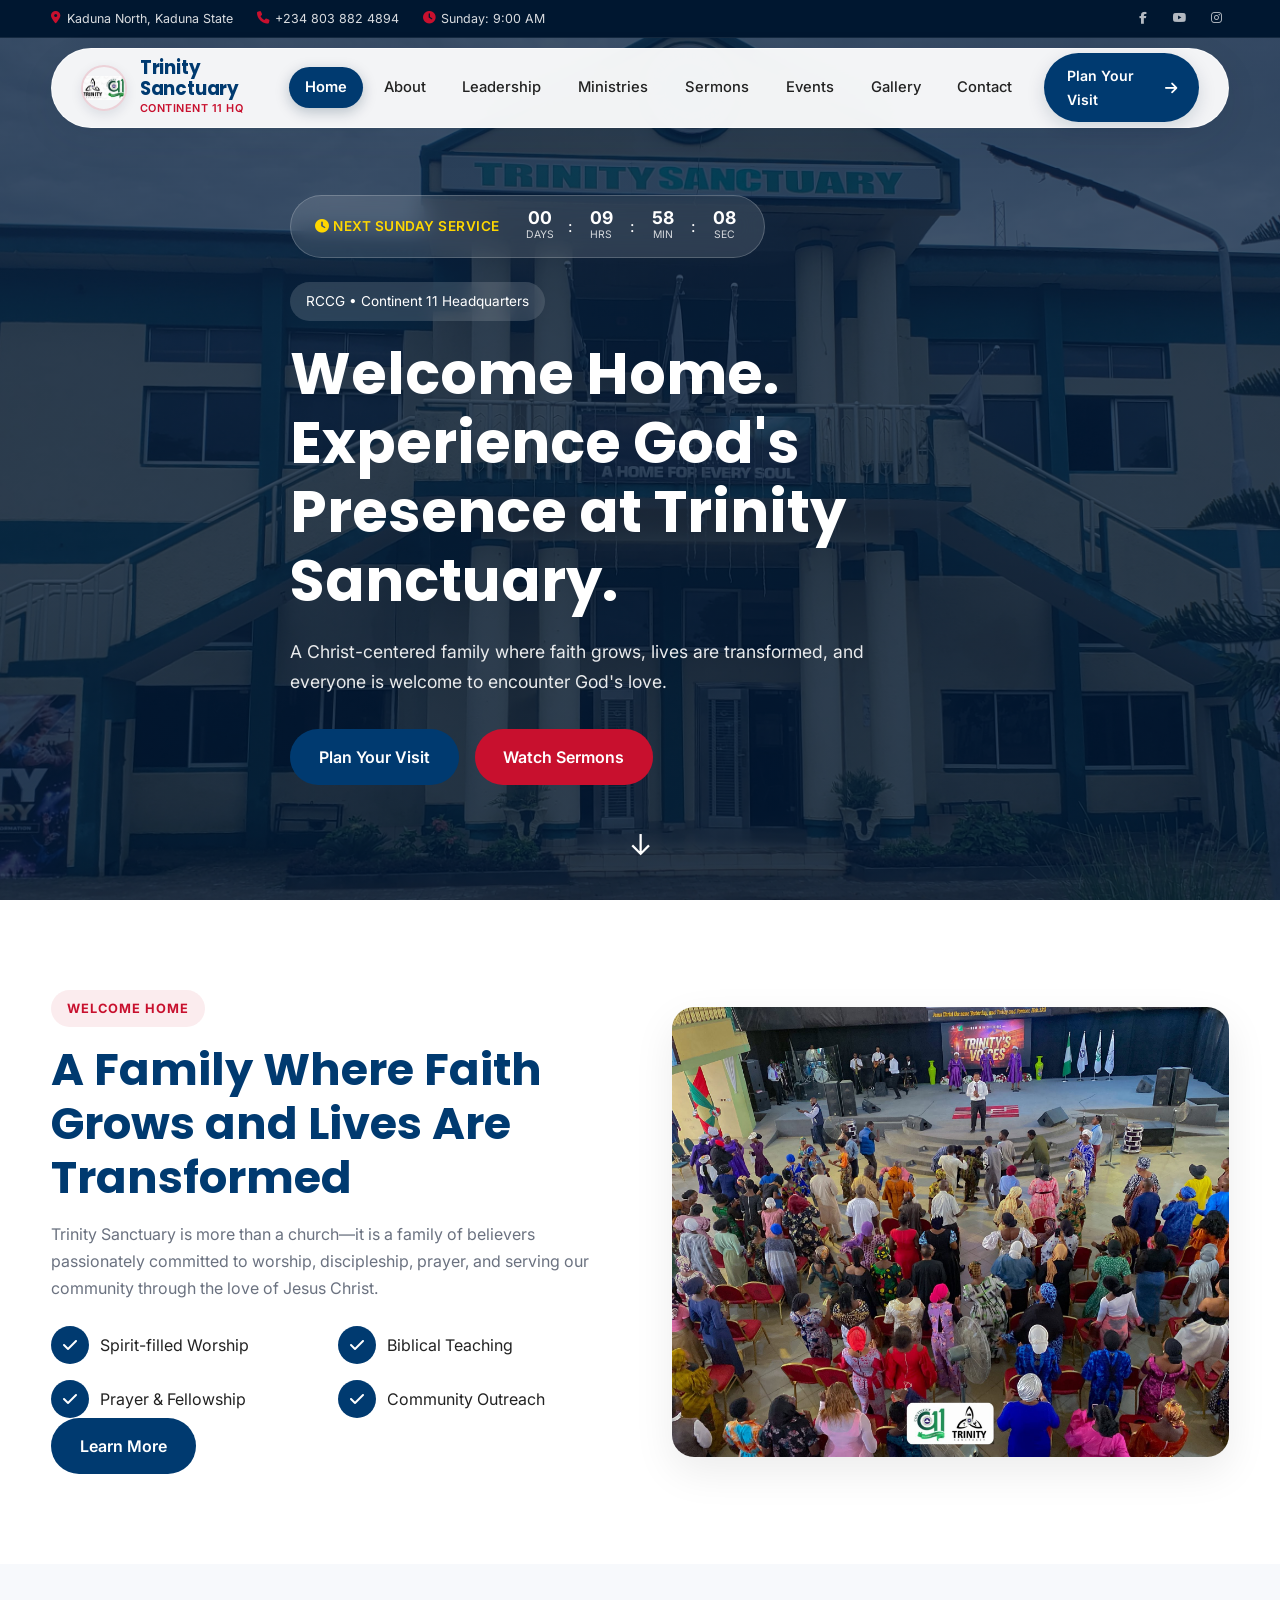
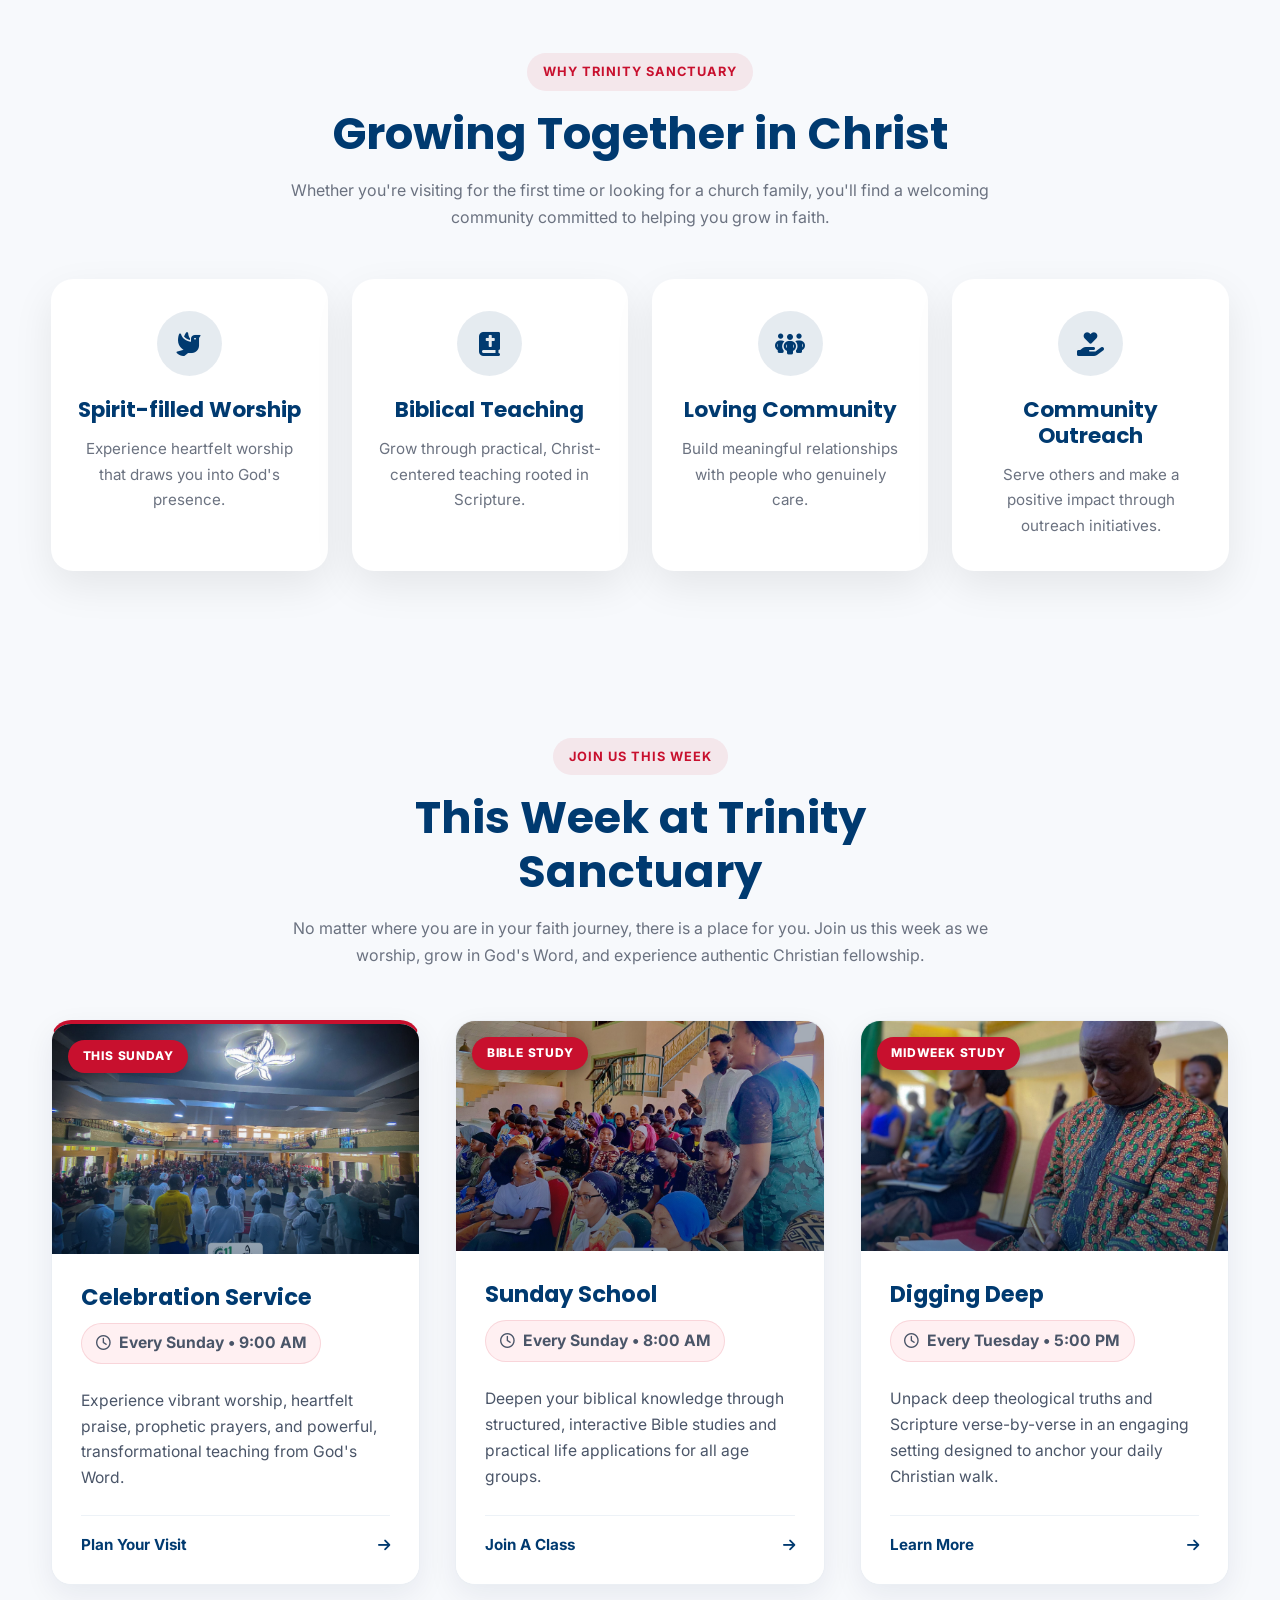
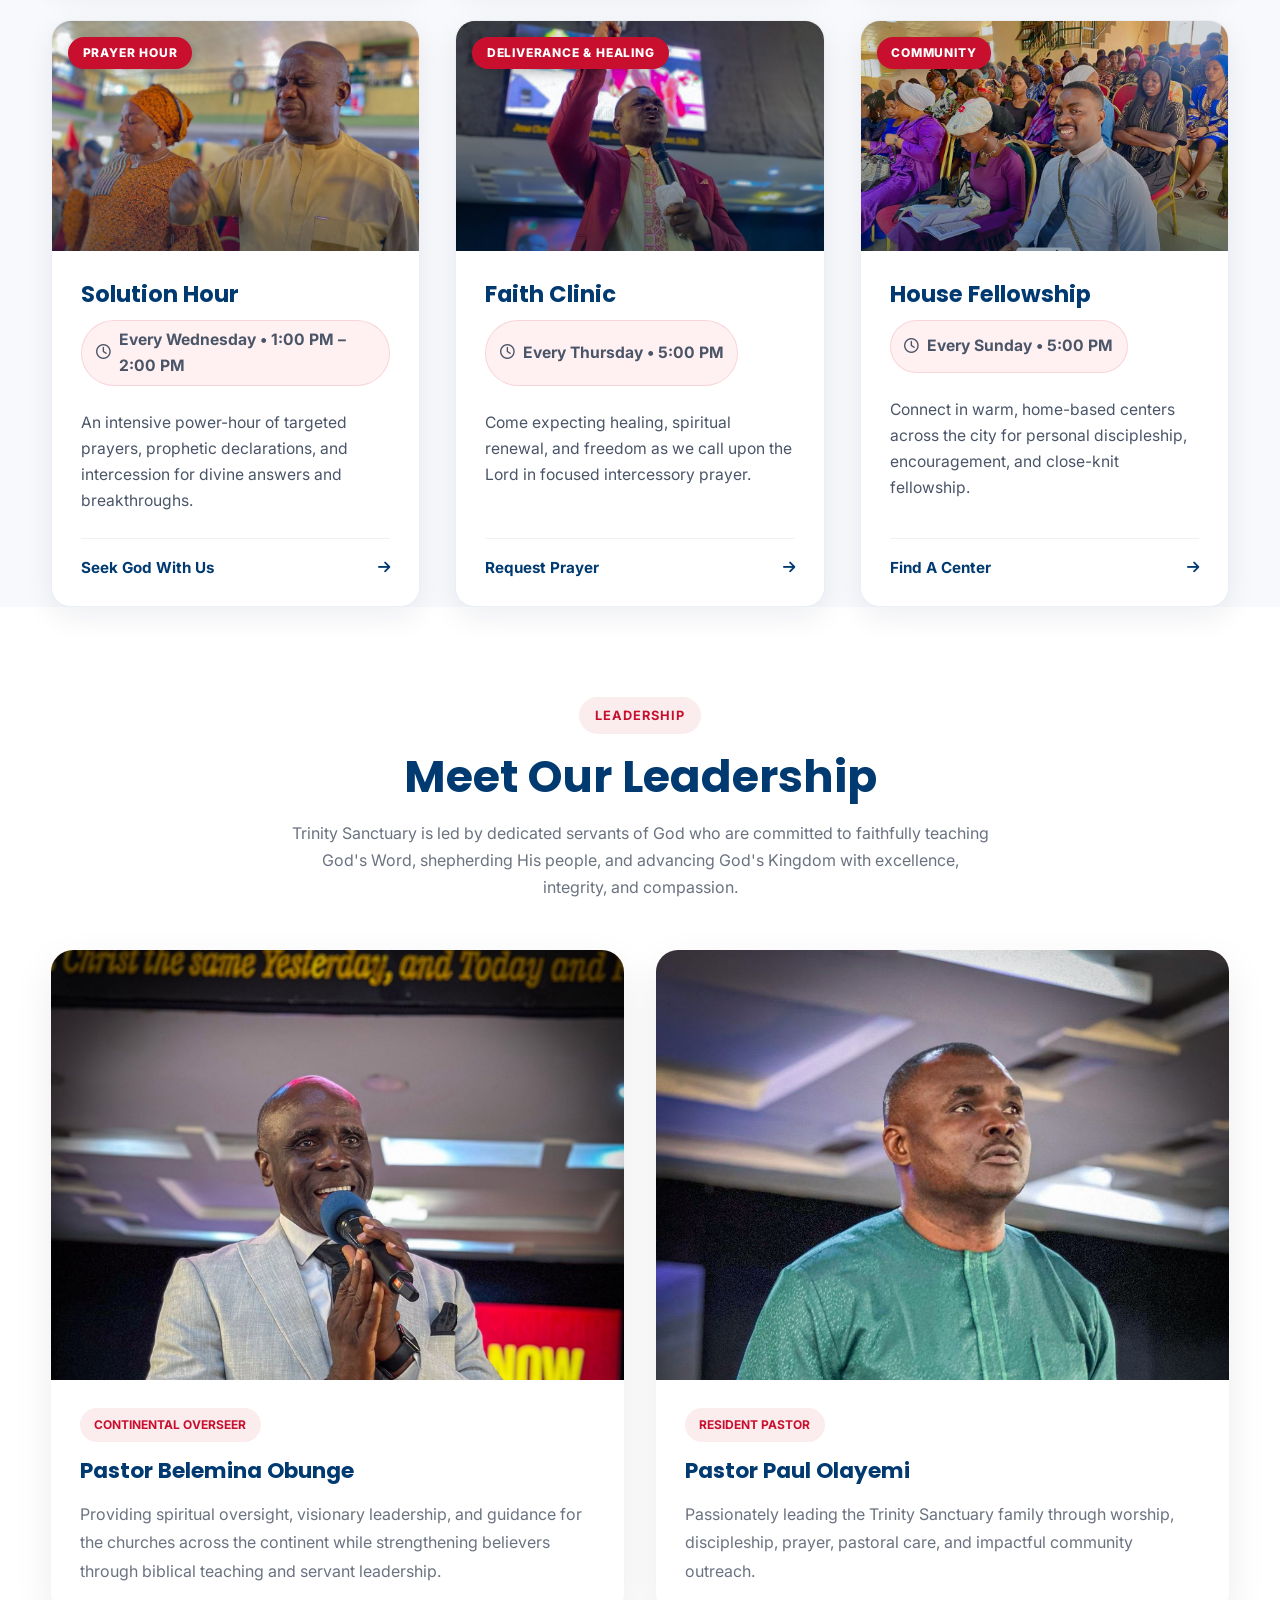
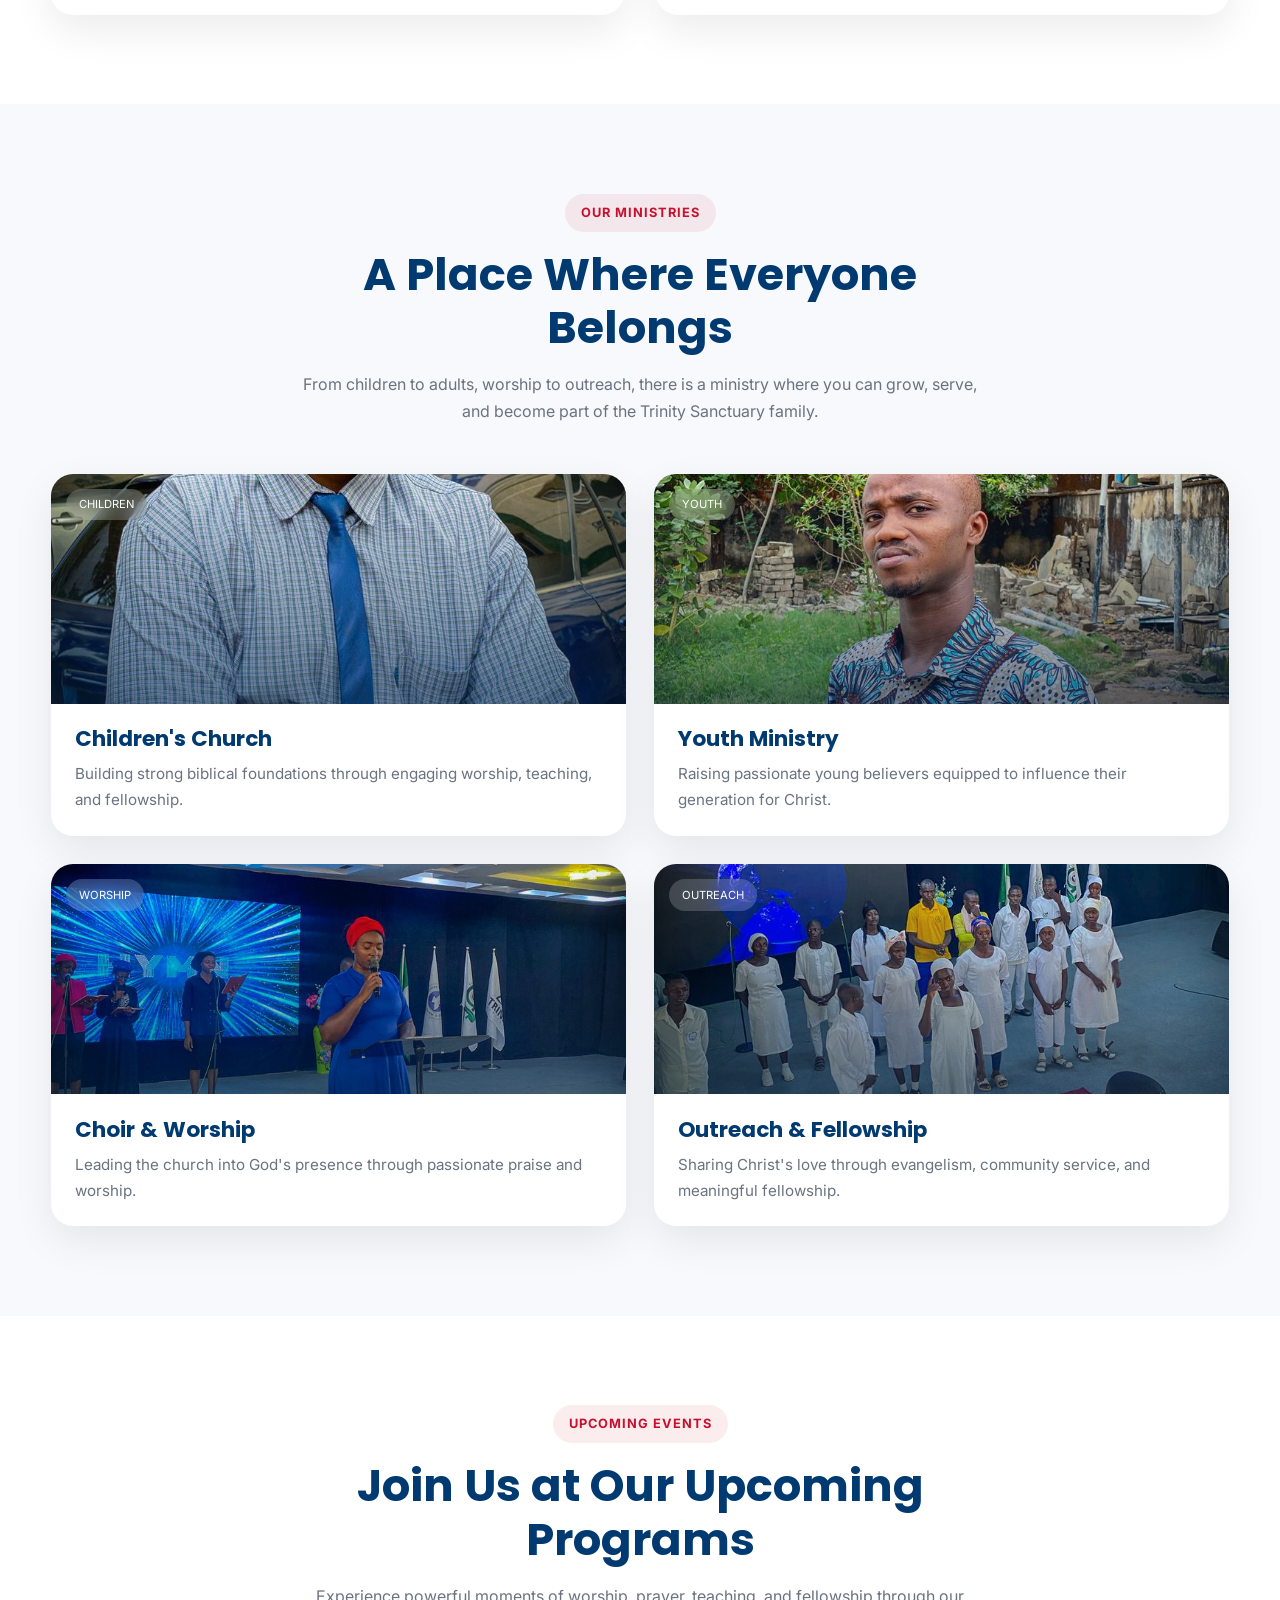
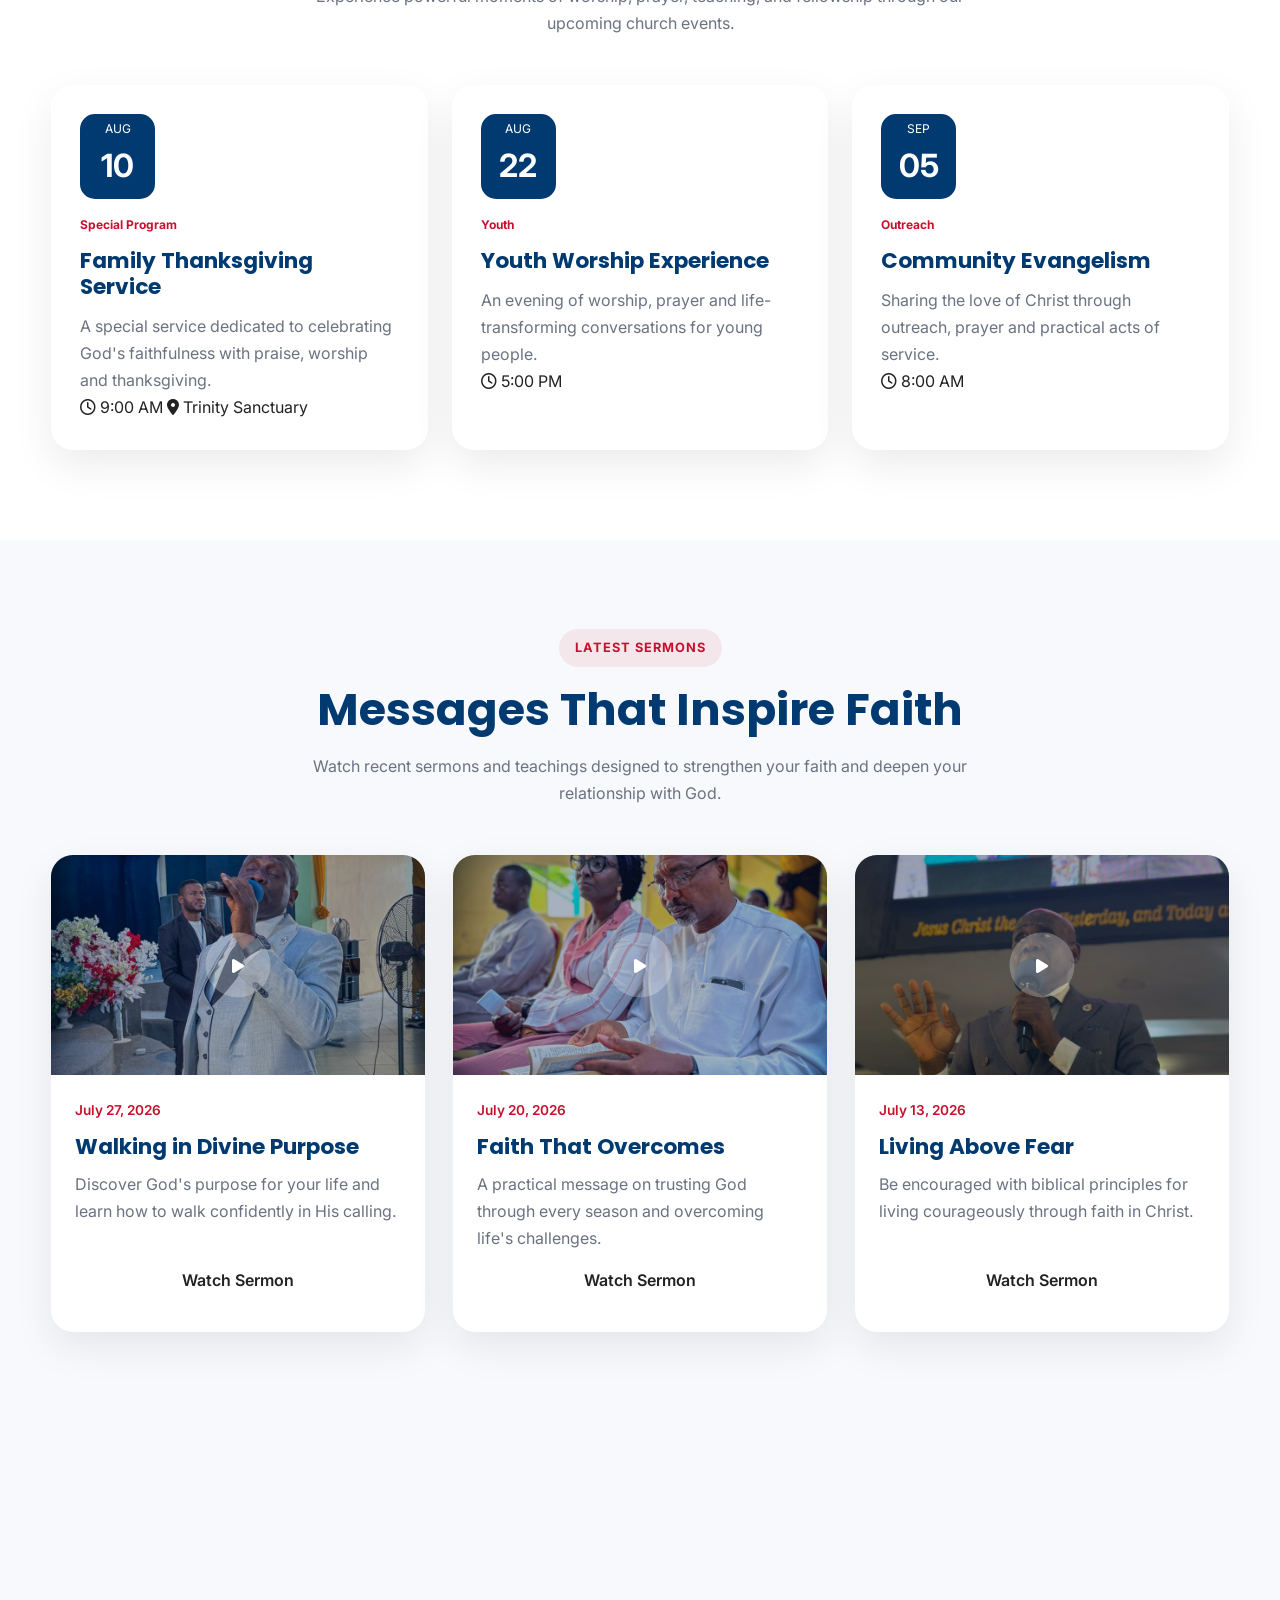
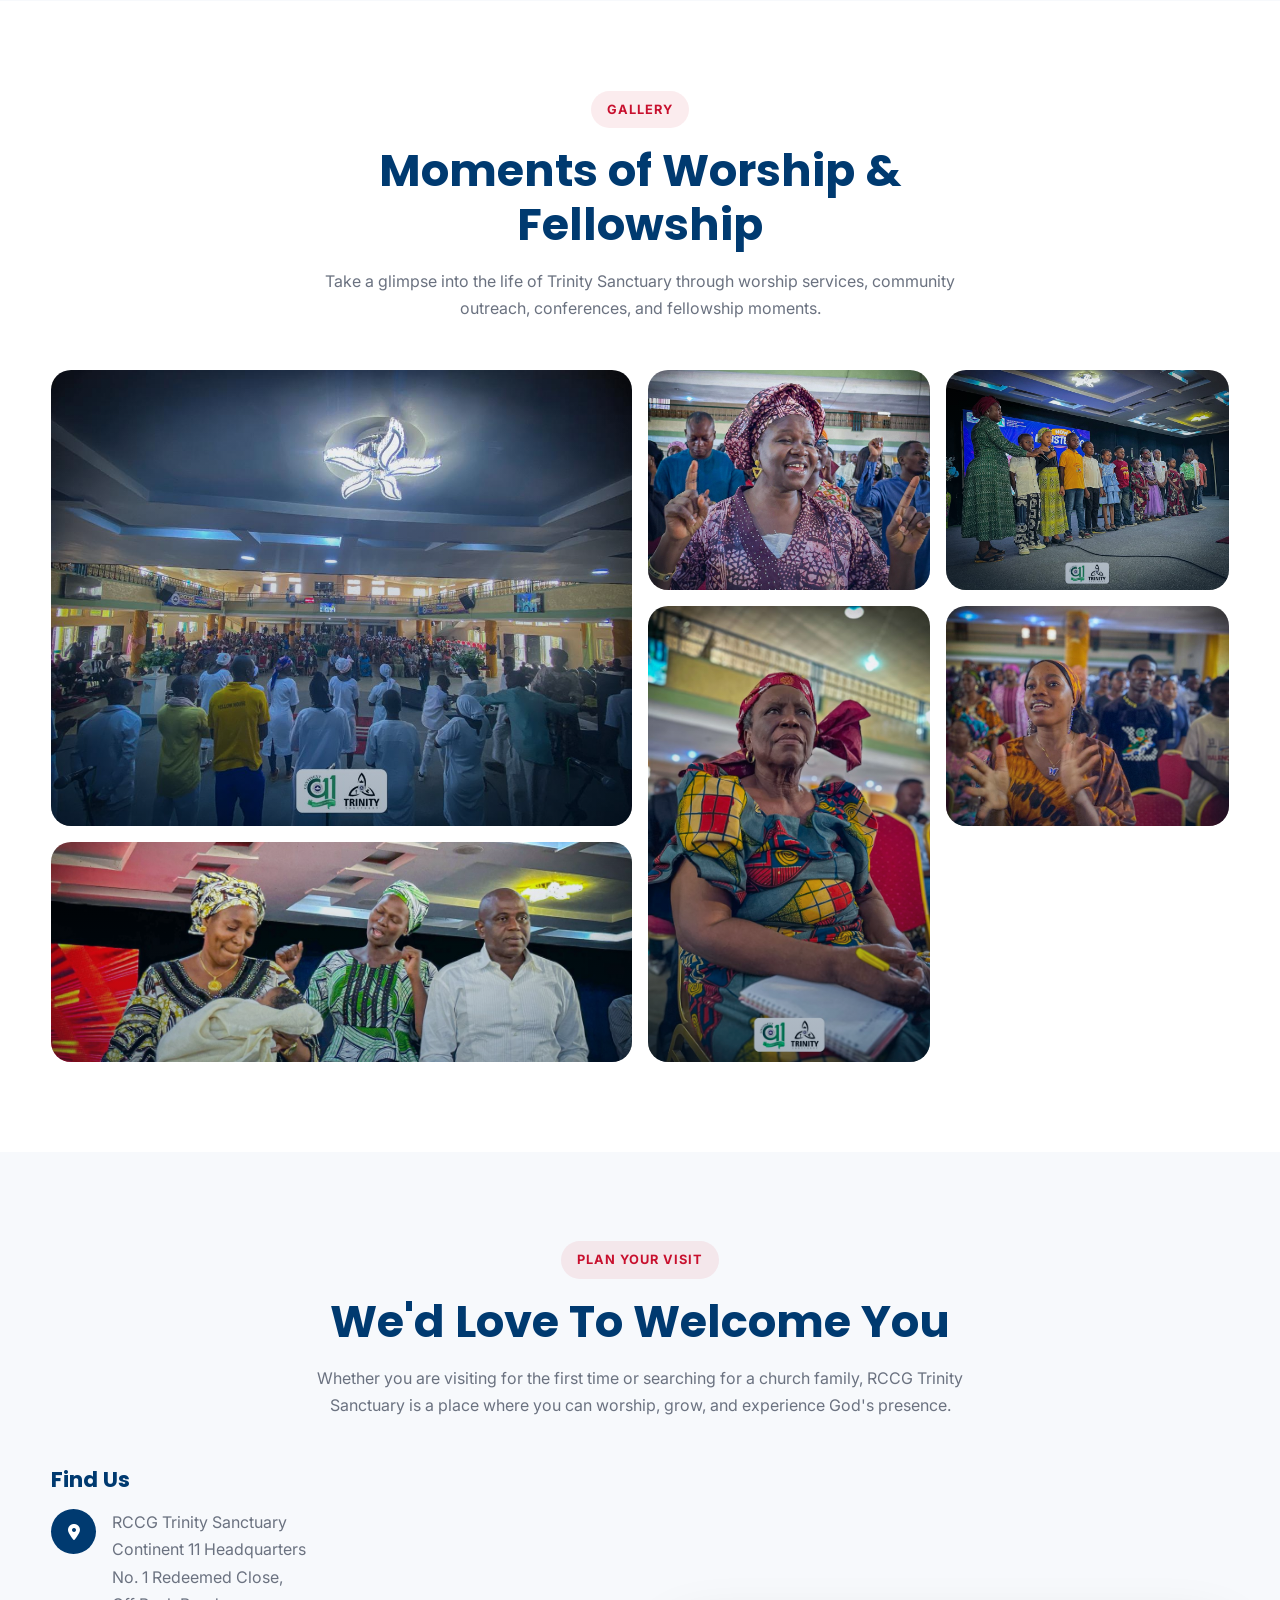
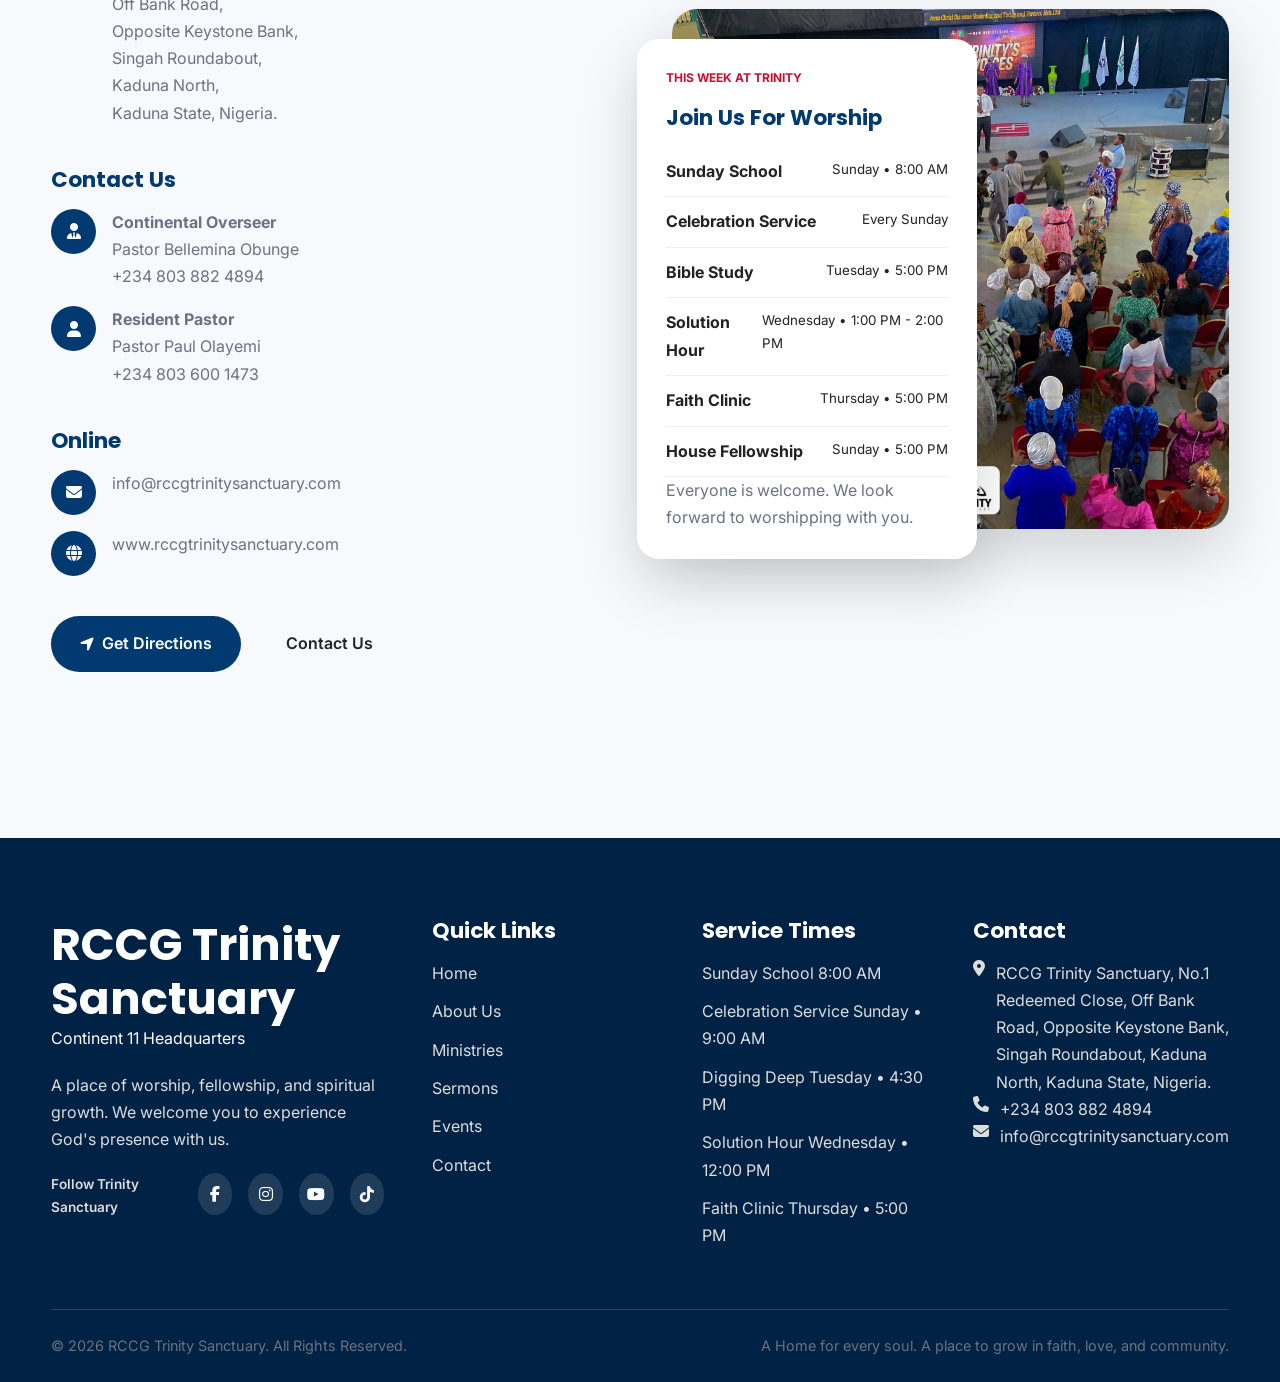
==== commit 3a2897d1: "fixed schedule card, address, and google map embedding error" ====
--- a/index.html
+++ b/index.html
@@ -1198,7 +1198,7 @@
                                     <p>
                                         RCCG Trinity Sanctuary<br>
                                         Continent 11 Headquarters<br>
-                                        No. 1 Redeem Close,<br>
+                                        No. 1 Redeemed Close,<br>
                                         Off Bank Road,<br>
                                         Opposite Keystone Bank,<br>
                                         Singah Roundabout,<br>
@@ -1308,7 +1308,7 @@
                             <div class="visit-buttons">
 
 
-                                <a href="https://maps.app.goo.gl/aVoYko4jA27DdCeE8" target="_blank"
+                                <a href="#contact" target="_blank"
                                     rel="noopener noreferrer" class="btn btn-primary">
 
                                     <i class="fa-solid fa-location-arrow"></i>
--- a/css/style.css
+++ b/css/style.css
@@ -429,7 +429,7 @@
 
 .nav-menu a:hover {
     color: var(--clr-primary);
-    background: rgba(0, 34, 68, 0.06);
+    background: rgba(132, 15, 15, 0.06);
 }
 
 .nav-menu a.active {
@@ -482,7 +482,7 @@
     color: white;
 }
 
-}
+
 
 
 
@@ -521,9 +521,10 @@
 
     position:relative;
 
+
     background:
 
-    url("../assets/images/hero.jpg")
+    url("../assets/images/church-building.jpg")
 
     center/cover no-repeat;
 
@@ -932,133 +933,164 @@
 ========================================== */
 
 
-#this-week{
-
-    background:#f7f9fc;
-
-}
-
-
+#this-week {
+    background: var(--clr-light, #F7F9FC);
+    padding: clamp(3.5rem, 6vw, 5.5rem) 0;
+}
 
 .services-grid {
     display: grid;
     grid-template-columns: repeat(3, 1fr);
     gap: 2.2rem;
-    margin-top: 3.5rem;
-}
-
-.service-card {
-    background: white;
-    border-radius: 24px;
+    margin-top: 3.2rem;
+    align-items: stretch;
+}
+
+.services-grid .service-card {
+    position: relative;
+    background: #FFFFFF;
+    border-radius: 20px;
     overflow: hidden;
-    box-shadow: 0 12px 35px rgba(0, 34, 68, 0.08);
-    transition: transform .4s ease, box-shadow .4s ease;
+    box-shadow: 0 10px 30px rgba(0, 34, 68, 0.07);
+    border: 1px solid rgba(0, 58, 112, 0.08);
     display: flex;
     flex-direction: column;
     height: 100%;
-}
-
-.service-card:hover {
-    transform: translateY(-10px);
-    box-shadow: 0 25px 50px rgba(0, 34, 68, 0.16);
-}
-
-.service-image {
-    height: 270px;
+    transition: transform 0.4s cubic-bezier(0.165, 0.84, 0.44, 1), 
+                box-shadow 0.4s cubic-bezier(0.165, 0.84, 0.44, 1), 
+                border-color 0.3s ease;
+}
+
+.services-grid .service-card:hover {
+    transform: translateY(-8px);
+    box-shadow: 0 22px 45px rgba(0, 34, 68, 0.14);
+    border-color: rgba(0, 58, 112, 0.22);
+}
+
+.services-grid .service-card.featured-service {
+    border-top: 4px solid var(--clr-secondary, #C8102E);
+}
+
+.services-grid .service-image {
     position: relative;
+    height: 230px;
+    width: 100%;
     overflow: hidden;
-}
-
-.service-image img {
+    background: var(--clr-primary-dark, #002B55);
+}
+
+.services-grid .service-image img {
     width: 100%;
     height: 100%;
     object-fit: cover;
-    transition: transform .6s ease;
-}
-
-.service-card:hover .service-image img {
-    transform: scale(1.08);
-}
-
-.service-image::after {
+    object-position: center;
+    transition: transform 0.6s cubic-bezier(0.165, 0.84, 0.44, 1);
+}
+
+.services-grid .service-card:hover .service-image img {
+    transform: scale(1.07);
+}
+
+.services-grid .service-image::after {
     content: "";
     position: absolute;
     inset: 0;
-    background: linear-gradient(to top, rgba(0, 34, 68, 0.55), transparent);
-}
-
-.featured-badge {
+    background: linear-gradient(to top, rgba(0, 34, 68, 0.45) 0%, transparent 60%);
+    pointer-events: none;
+}
+
+.services-grid .featured-badge {
     position: absolute;
-    top: 18px;
-    left: 18px;
+    top: 16px;
+    left: 16px;
     z-index: 2;
-    background: var(--clr-secondary);
-    color: white;
-    padding: 0.45rem 1rem;
+    background: var(--clr-secondary, #C8102E);
+    color: #FFFFFF;
+    padding: 0.38rem 0.9rem;
     border-radius: 50px;
-    font-size: 0.78rem;
-    font-weight: 700;
-    letter-spacing: 0.5px;
-    box-shadow: 0 4px 15px rgba(0, 0, 0, 0.2);
-}
-
-.service-content {
-    padding: 2rem;
+    font-size: 0.75rem;
+    font-weight: 800;
+    letter-spacing: 0.8px;
+    text-transform: uppercase;
+    box-shadow: 0 4px 12px rgba(0, 0, 0, 0.25);
+    display: inline-flex;
+    align-items: center;
+    gap: 0.4rem;
+}
+
+.services-grid .service-content {
+    padding: 1.8rem 1.8rem 1.6rem 1.8rem;
     display: flex;
     flex-direction: column;
     flex-grow: 1;
-}
-
-.service-content h3 {
-    font-size: 1.55rem;
-    color: var(--clr-primary);
-    margin-bottom: 0.6rem;
+    background: #FFFFFF;
+    position: relative;
+    z-index: 2;
+}
+
+.services-grid .service-content h3 {
+    font-size: 1.42rem;
+    color: var(--clr-primary, #003A70);
     font-weight: 700;
-}
-
-.service-time {
-    color: var(--clr-secondary);
-    font-size: 0.95rem;
-    font-weight: 700;
-    margin-bottom: 1rem;
-    display: flex;
-    align-items: center;
-    gap: 0.5rem;
-}
-
-.service-content p {
-    font-size: 0.98rem;
-    line-height: 1.7;
-    color: #555;
-    margin-bottom: 1.5rem;
-    flex-grow: 1;
-}
-
-.service-link {
+    font-family: var(--font-heading);
+    margin-bottom: 0.65rem;
+    line-height: 1.3;
+}
+
+.services-grid .service-time {
     display: inline-flex;
     align-items: center;
     gap: 0.5rem;
+    color: var(--clr-secondary, #C8102E);
+    font-size: 0.88rem;
+    font-weight: 700;
+    background: #FFF0F2;
+    padding: 0.4rem 0.85rem;
+    border-radius: 50px;
+    margin-bottom: 1.1rem;
+    width: fit-content;
+    border: 1px solid rgba(200, 16, 46, 0.12);
+}
+
+.services-grid .service-time i {
+    font-size: 0.92rem;
+}
+
+.services-grid .service-content p {
+    font-size: 0.98rem;
+    line-height: 1.65;
+    color: #4A5568;
+    margin-bottom: 1.5rem;
+    flex-grow: 1;
+}
+
+.services-grid .service-link {
+    display: inline-flex;
+    align-items: center;
+    justify-content: space-between;
+    width: 100%;
     font-weight: 700;
     font-size: 0.95rem;
-    color: var(--clr-primary);
-    transition: color 0.3s ease, transform 0.3s ease;
+    color: var(--clr-primary, #003A70);
+    text-decoration: none;
+    padding-top: 1rem;
+    border-top: 1px solid #EDF2F7;
     margin-top: auto;
-}
-
-.service-link i {
+    transition: color 0.3s ease, border-color 0.3s ease;
+}
+
+.services-grid .service-link i {
     transition: transform 0.3s ease;
-}
-
-.service-link:hover {
-    color: var(--clr-secondary);
-}
-
-.service-link:hover i {
+    font-size: 0.88rem;
+}
+
+.services-grid .service-card:hover .service-link {
+    color: var(--clr-secondary, #C8102E);
+    border-top-color: rgba(200, 16, 46, 0.2);
+}
+
+.services-grid .service-card:hover .service-link i {
     transform: translateX(5px);
-}
-
-.service-featured {
-    border: 2px solid var(--clr-secondary);
 }
 
 
@@ -1869,7 +1901,7 @@
 
 
 
-.service-card{
+.visit-showcase .service-card{
 
     position:absolute;
 
@@ -1891,7 +1923,7 @@
 
 
 
-.service-card span{
+.visit-showcase .service-card span{
 
     color:var(--clr-secondary);
 
@@ -1903,7 +1935,7 @@
 
 
 
-.service-card h3{
+.visit-showcase .service-card h3{
 
     margin:1rem 0;
 
@@ -1911,7 +1943,7 @@
 
 
 
-.service-card li{
+.visit-showcase .service-card li{
 
     display:flex;
 
@@ -2149,7 +2181,7 @@
 
 
 
-    .service-card{
+    .visit-showcase .service-card{
 
         position:relative;
 
@@ -2430,170 +2462,31 @@
 
 }
 
-/* ==========================================
-   THIS WEEK AT TRINITY
-========================================== */
-
-#this-week{
-
-    background:#f7f9fc;
-
-}
-
-
-.services-grid{
-
-    display:grid;
-
-    grid-template-columns:repeat(3,1fr);
-
-    gap:1.5rem;
-
-    margin-top:3rem;
-
-}
-
-
-.service-card{
-
-    position:relative;
-
-    height:320px;
-
-    border-radius:24px;
-
-    overflow:hidden;
-
-    background: #002244;
-
-    box-shadow:0 15px 35px rgba(0,0,0,.12);
-
-    transition:.35s ease;
-
-}
-
-
-.service-card:hover{
-
-    transform:translateY(-8px);
-
-}
-
-
-
-.service-image{
-
-    position:absolute;
-
-    inset:0;
-
-}
-
-
-
-.service-image img{
-
-    width:100%;
-
-    height:100%;
-
-    object-fit:cover;
-
-}
-
-
-
-.service-image::after{
-
-    content:"";
-
-    position:absolute;
-
-    inset:0;
-
-    background:
-
-    linear-gradient(
-
-        to top,
-
-        rgba(0,34,68,.85),
-
-        rgba(0,34,68,.15)
-
-    );
-
-}
-
-
-
-.service-content{
-
-    position:absolute;
-
-    bottom:0;
-
-    left:0;
-
-    padding:2rem;
-
-    color:white;
-
-    z-index:2;
-
-}
-
-
-
-.service-content h3{
-
-    color:white;
-
-    margin-bottom:.5rem;
-
-}
-
-
-
-.service-time{
-
-    color:#fff;
-
-    font-weight:700;
+.social-title{
+
+    display:block;
+
+    color:#ddd;
+
+    font-size:.85rem;
+
+    margin-bottom:1rem;
+
+    font-weight:600;
+
+}
+
+
+.footer-social a{
+
+    width:42px;
+
+    height:42px;
 
     display:flex;
 
     align-items:center;
 
-    gap:.5rem;
-
-}
-
-.social-title{
-
-    display:block;
-
-    color:#ddd;
-
-    font-size:.85rem;
-
-    margin-bottom:1rem;
-
-    font-weight:600;
-
-}
-
-
-.footer-social a{
-
-    width:42px;
-
-    height:42px;
-
-    display:flex;
-
-    align-items:center;
-
     justify-content:center;
 
     border-radius:50%;
@@ -2620,23 +2513,31 @@
 
         grid-template-columns:repeat(2,1fr);
 
-    }
-
-}
-
-
-@media(max-width:768px){
+        gap: 1.8rem;
+
+    }
+
+}
+
+
+@media(max-width:640px){
 
     .services-grid{
 
         grid-template-columns:1fr;
 
-    }
-
-
-    .service-card{
-        height:280px;
-    }
+        gap: 1.5rem;
+
+    }
+
+    .services-grid .service-image {
+        height: 200px;
+    }
+
+    .services-grid .service-content {
+        padding: 1.5rem;
+    }
+
 }
 
 /* ==========================================
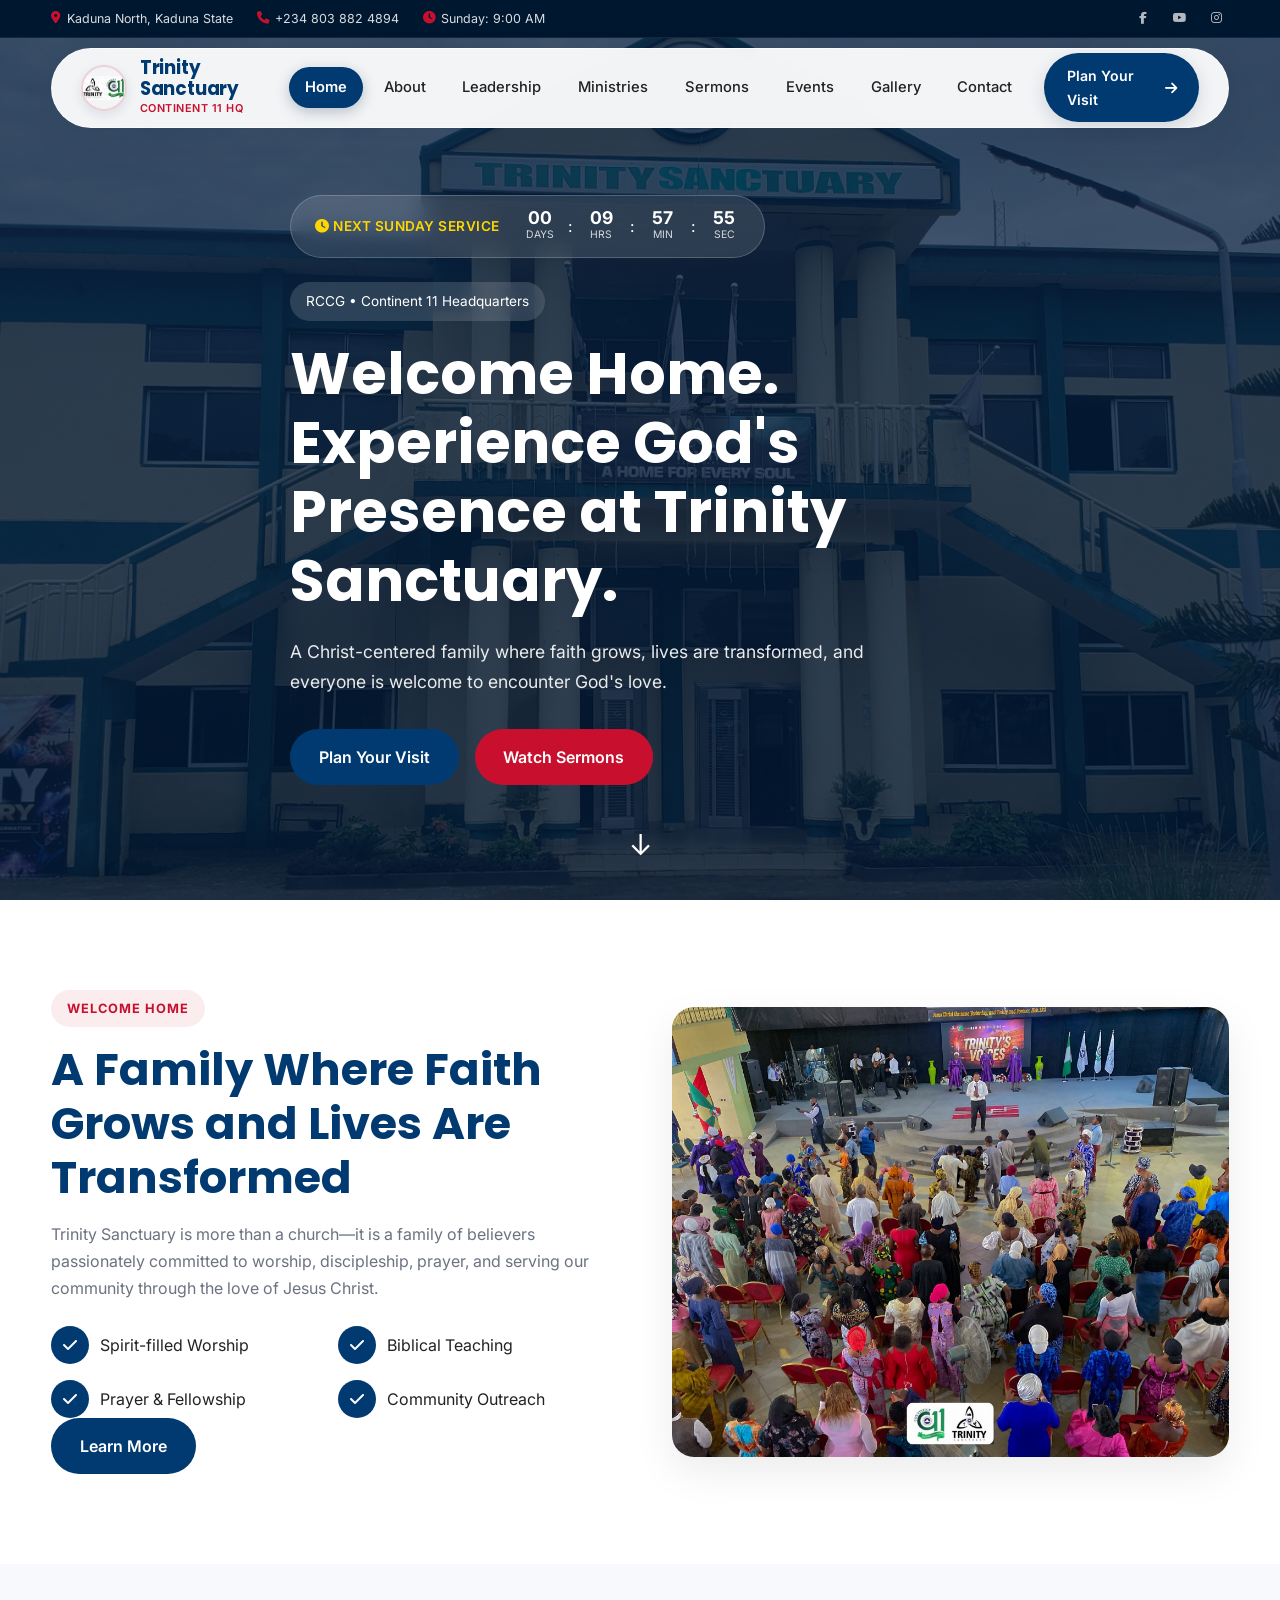
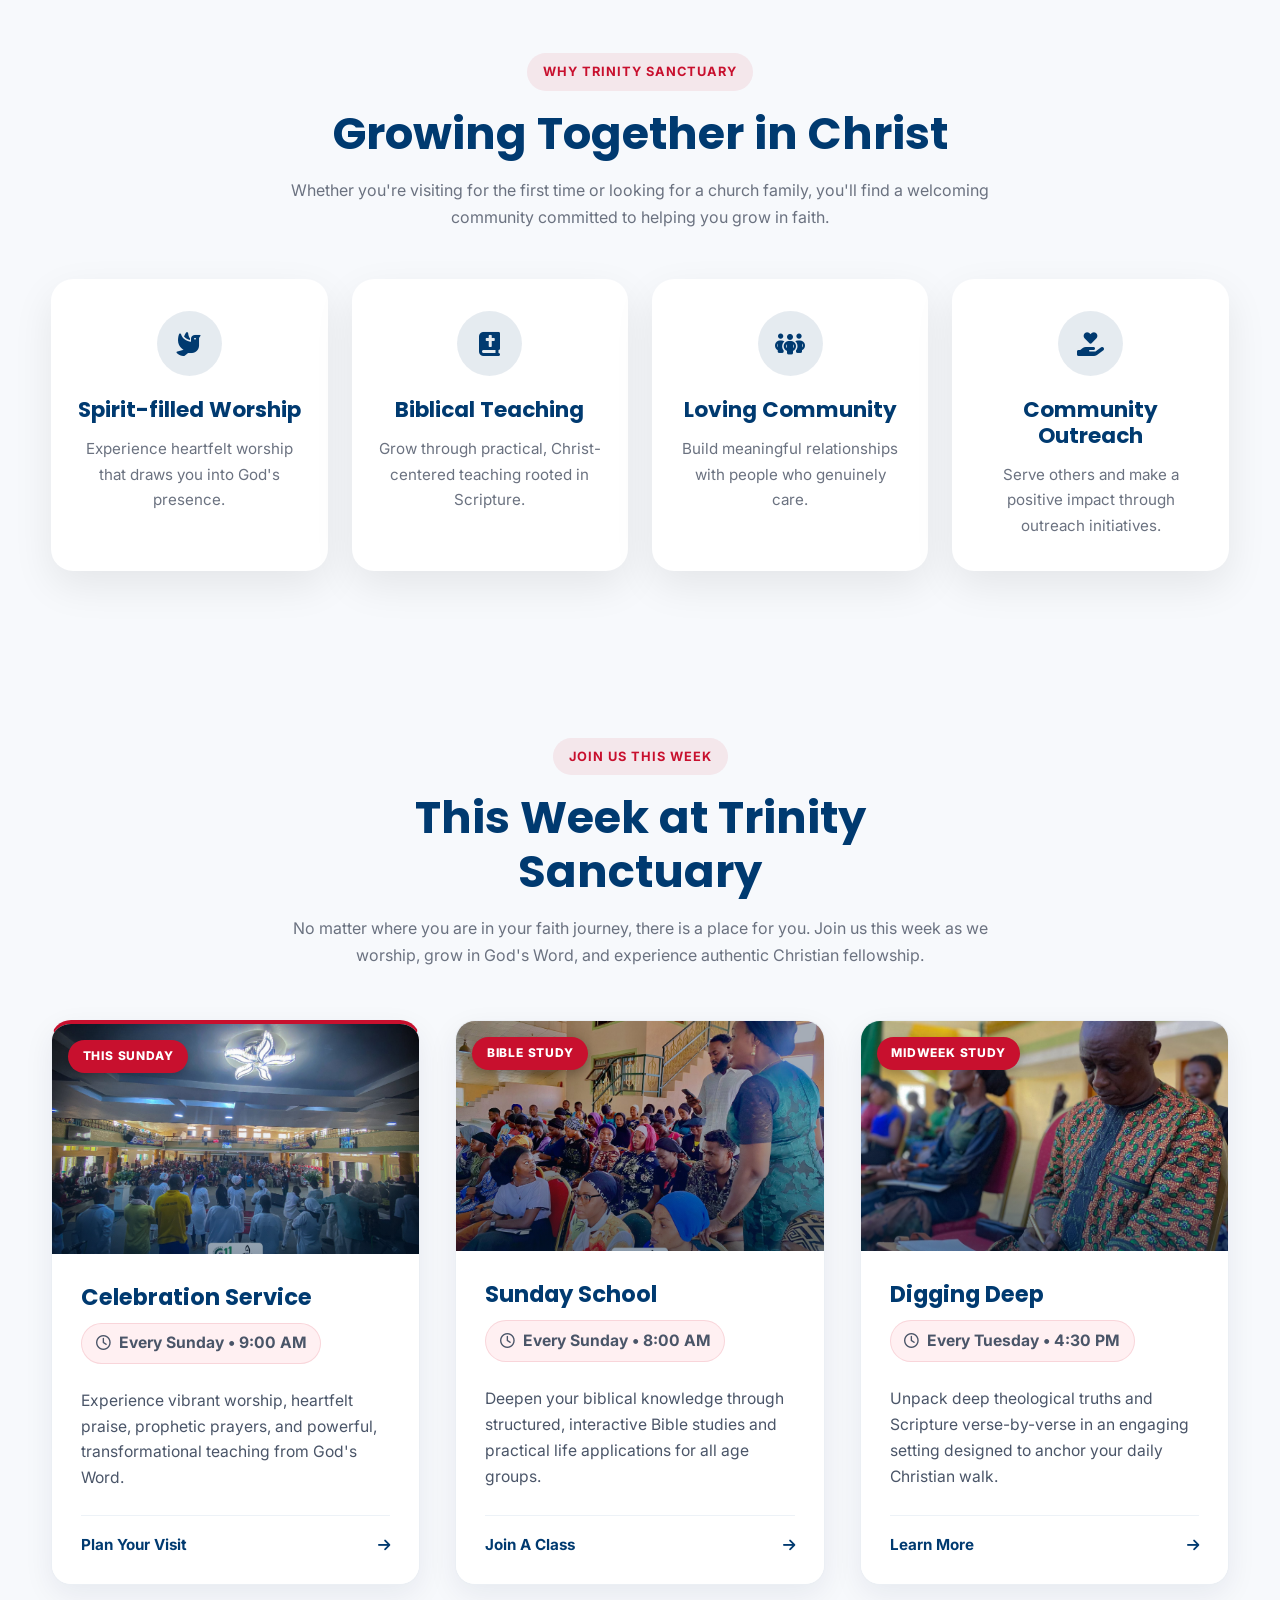
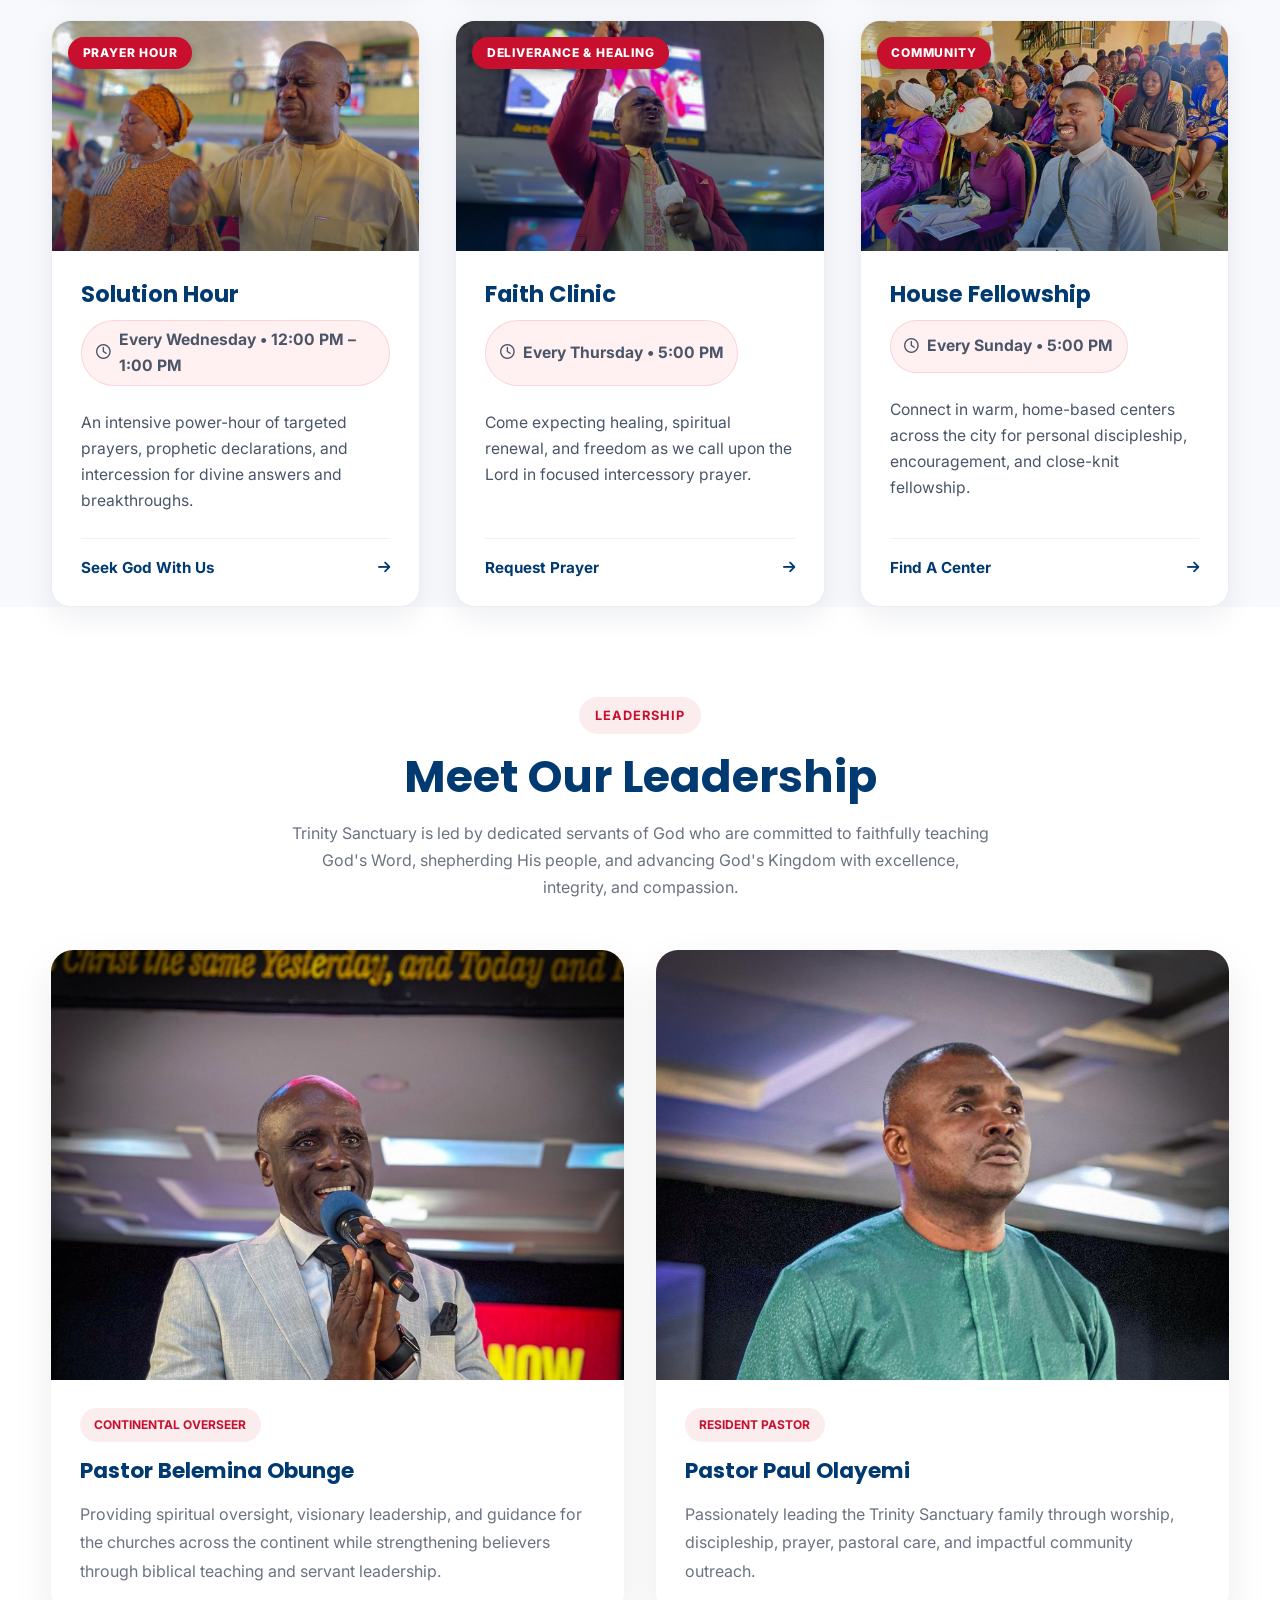
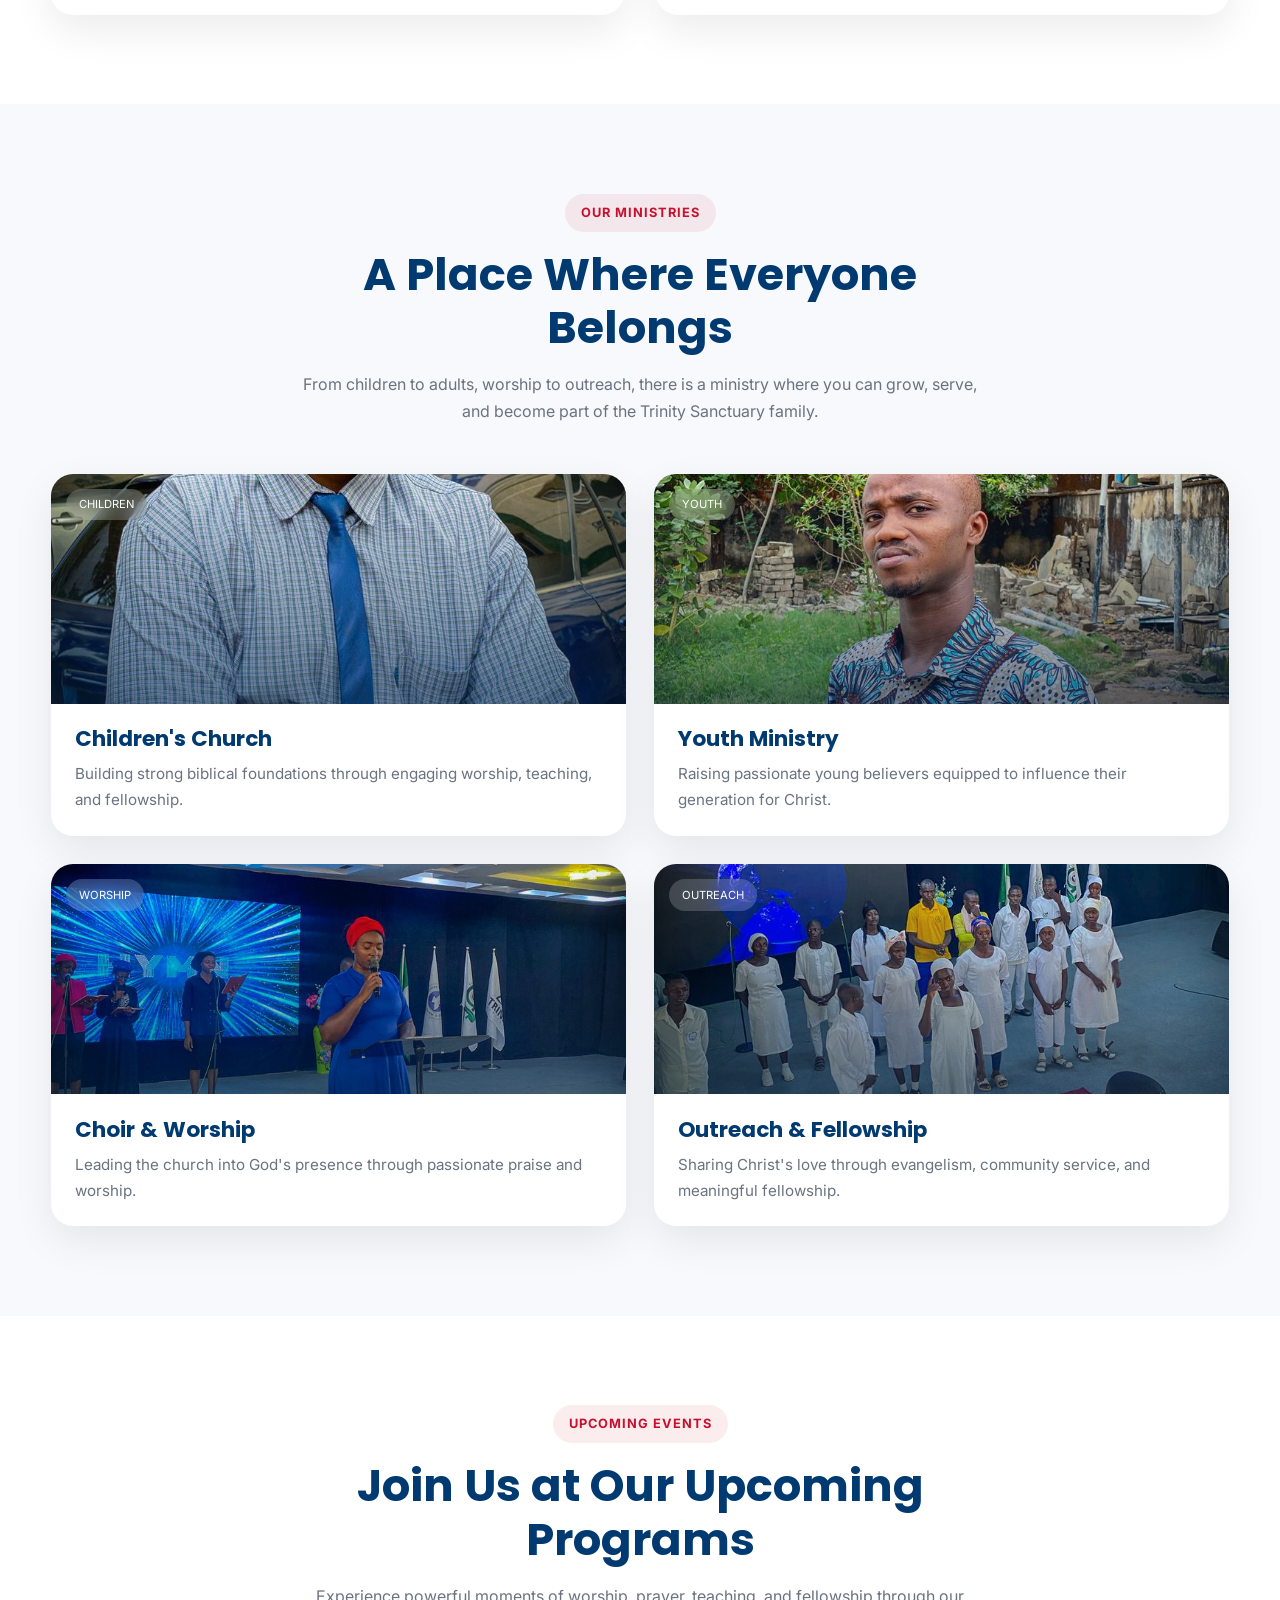
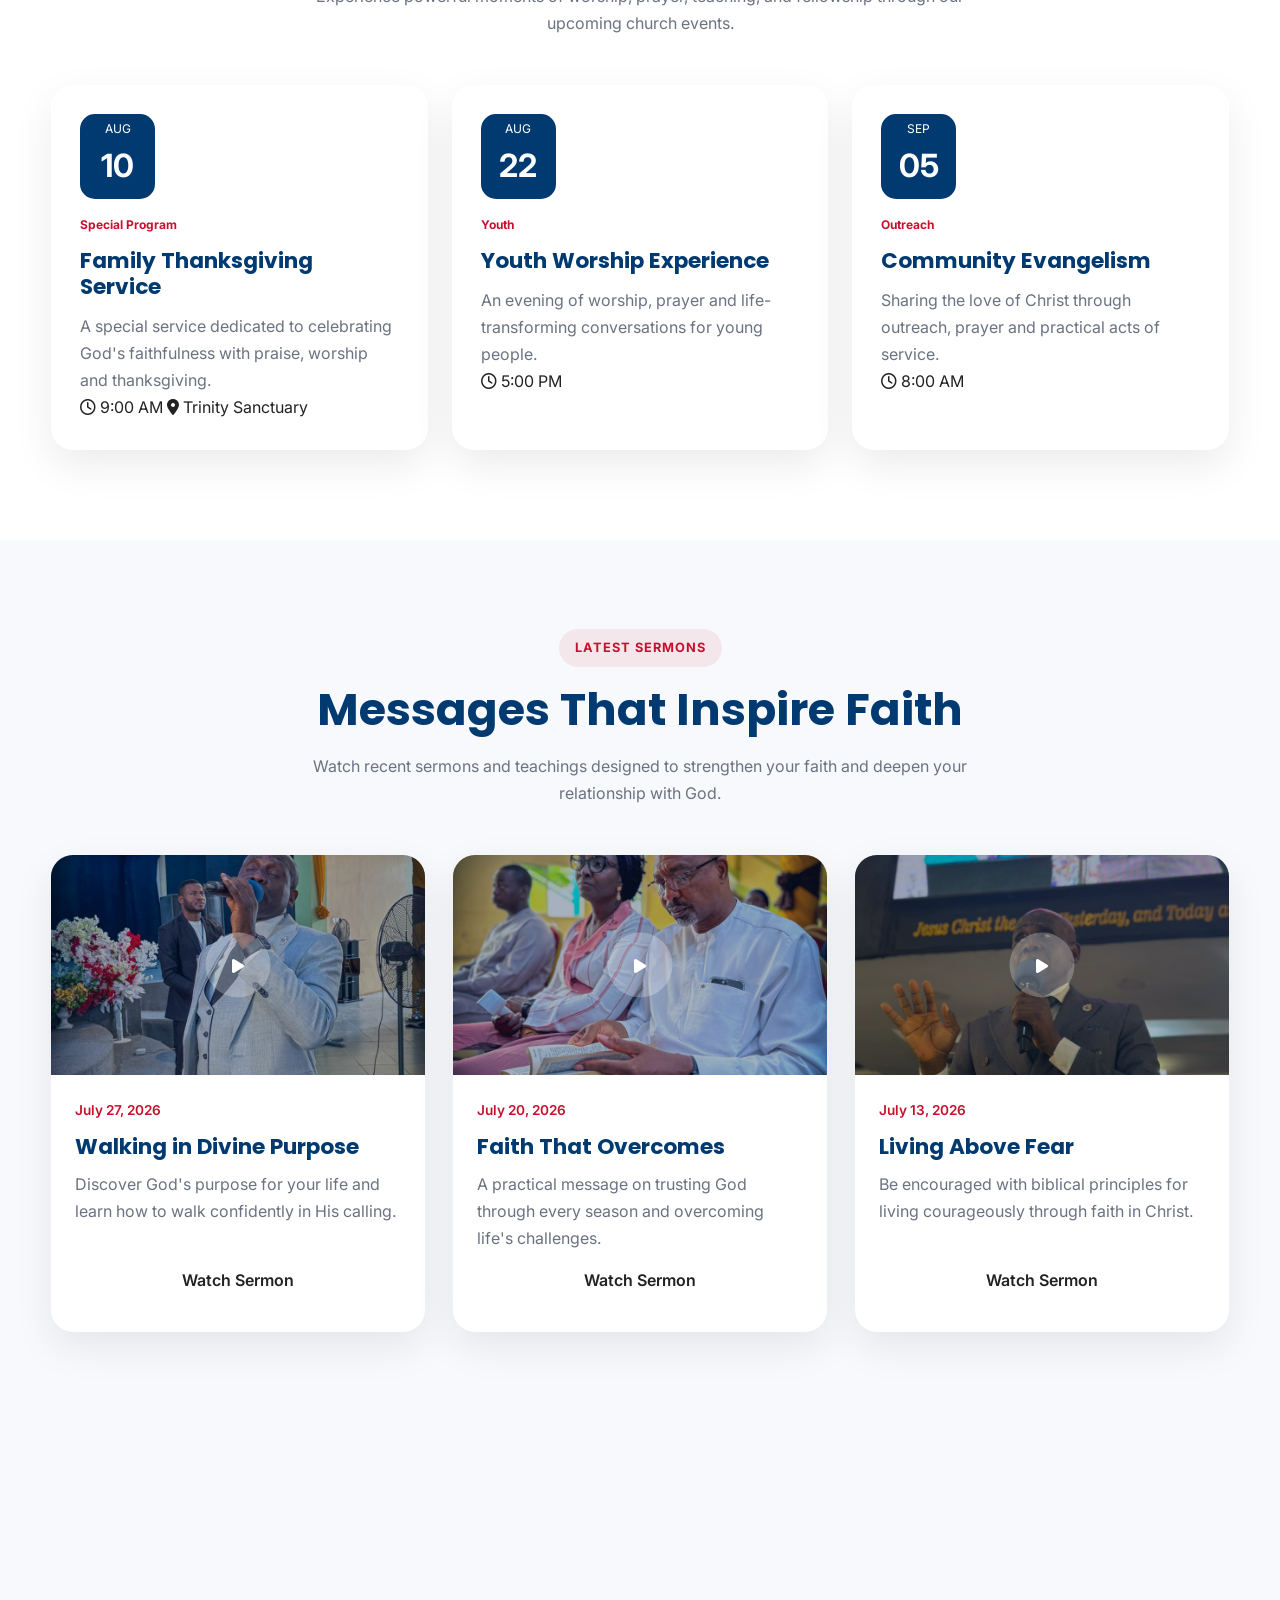
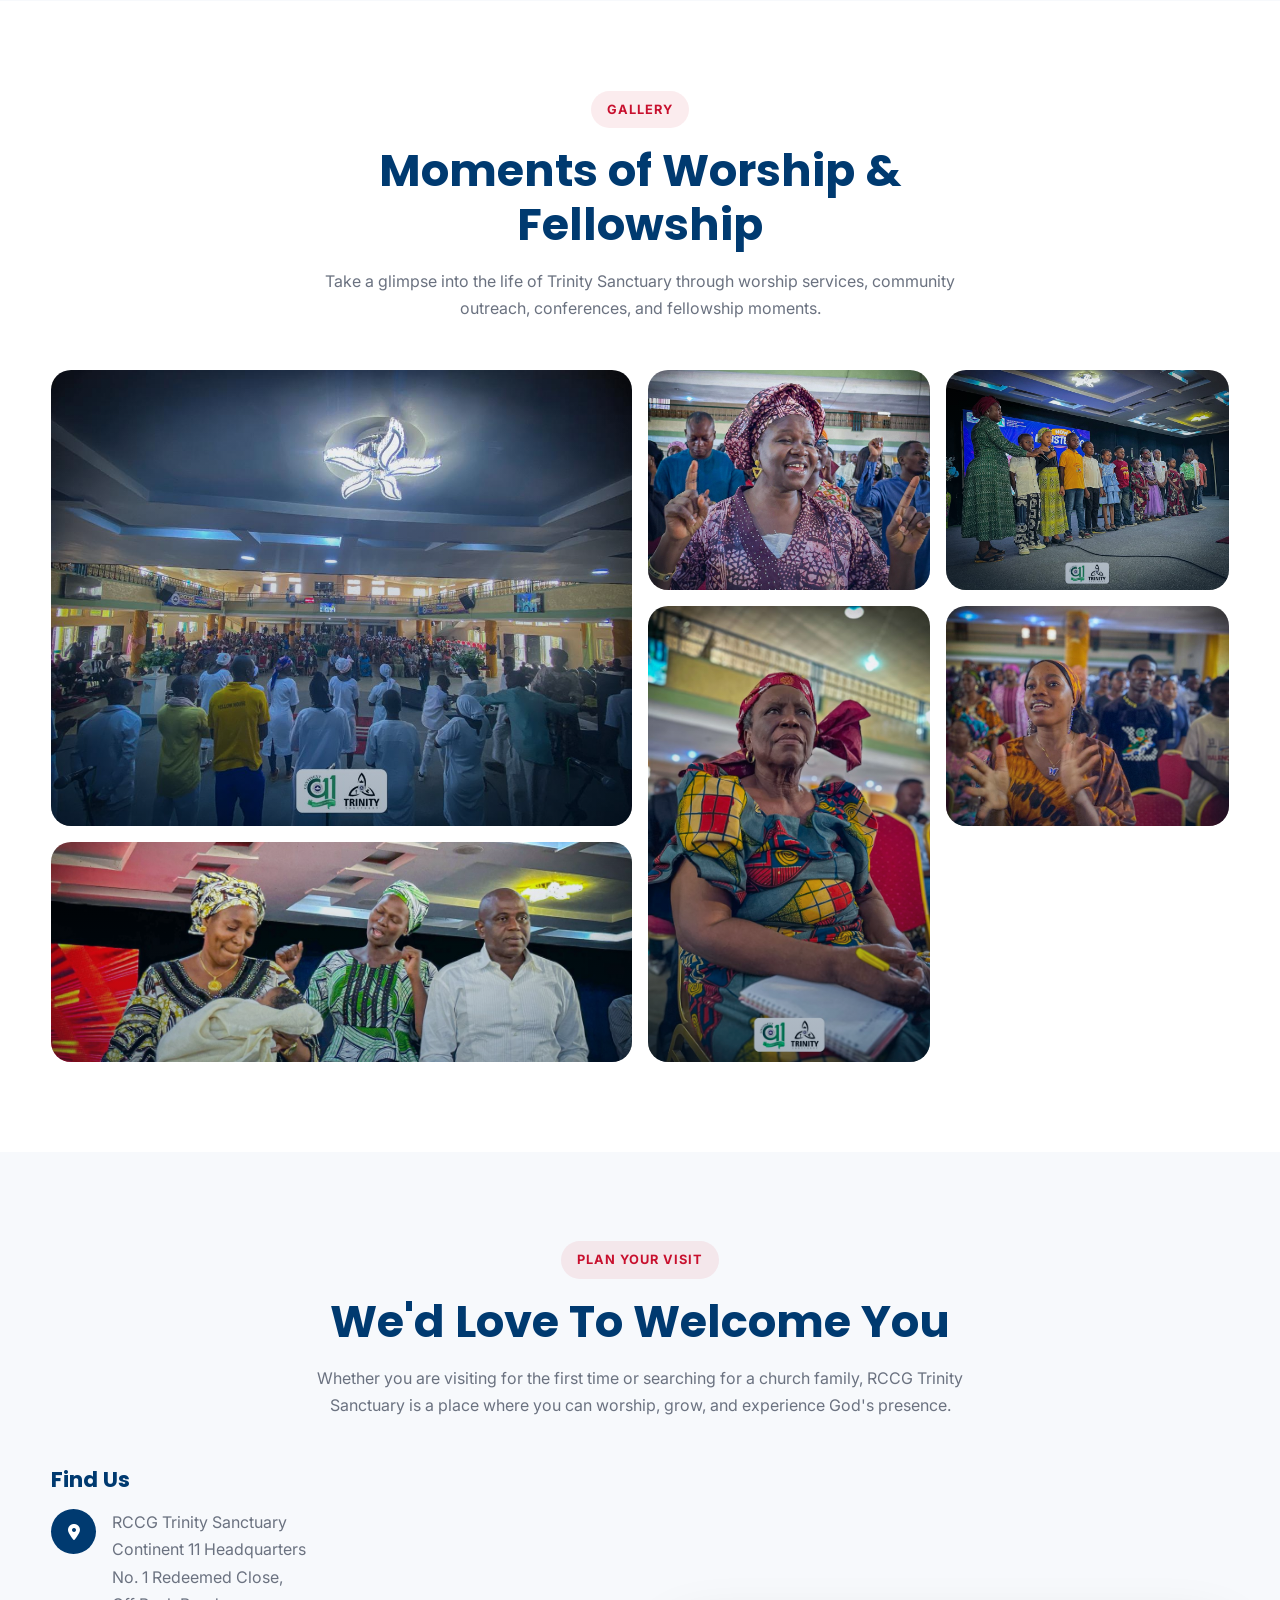
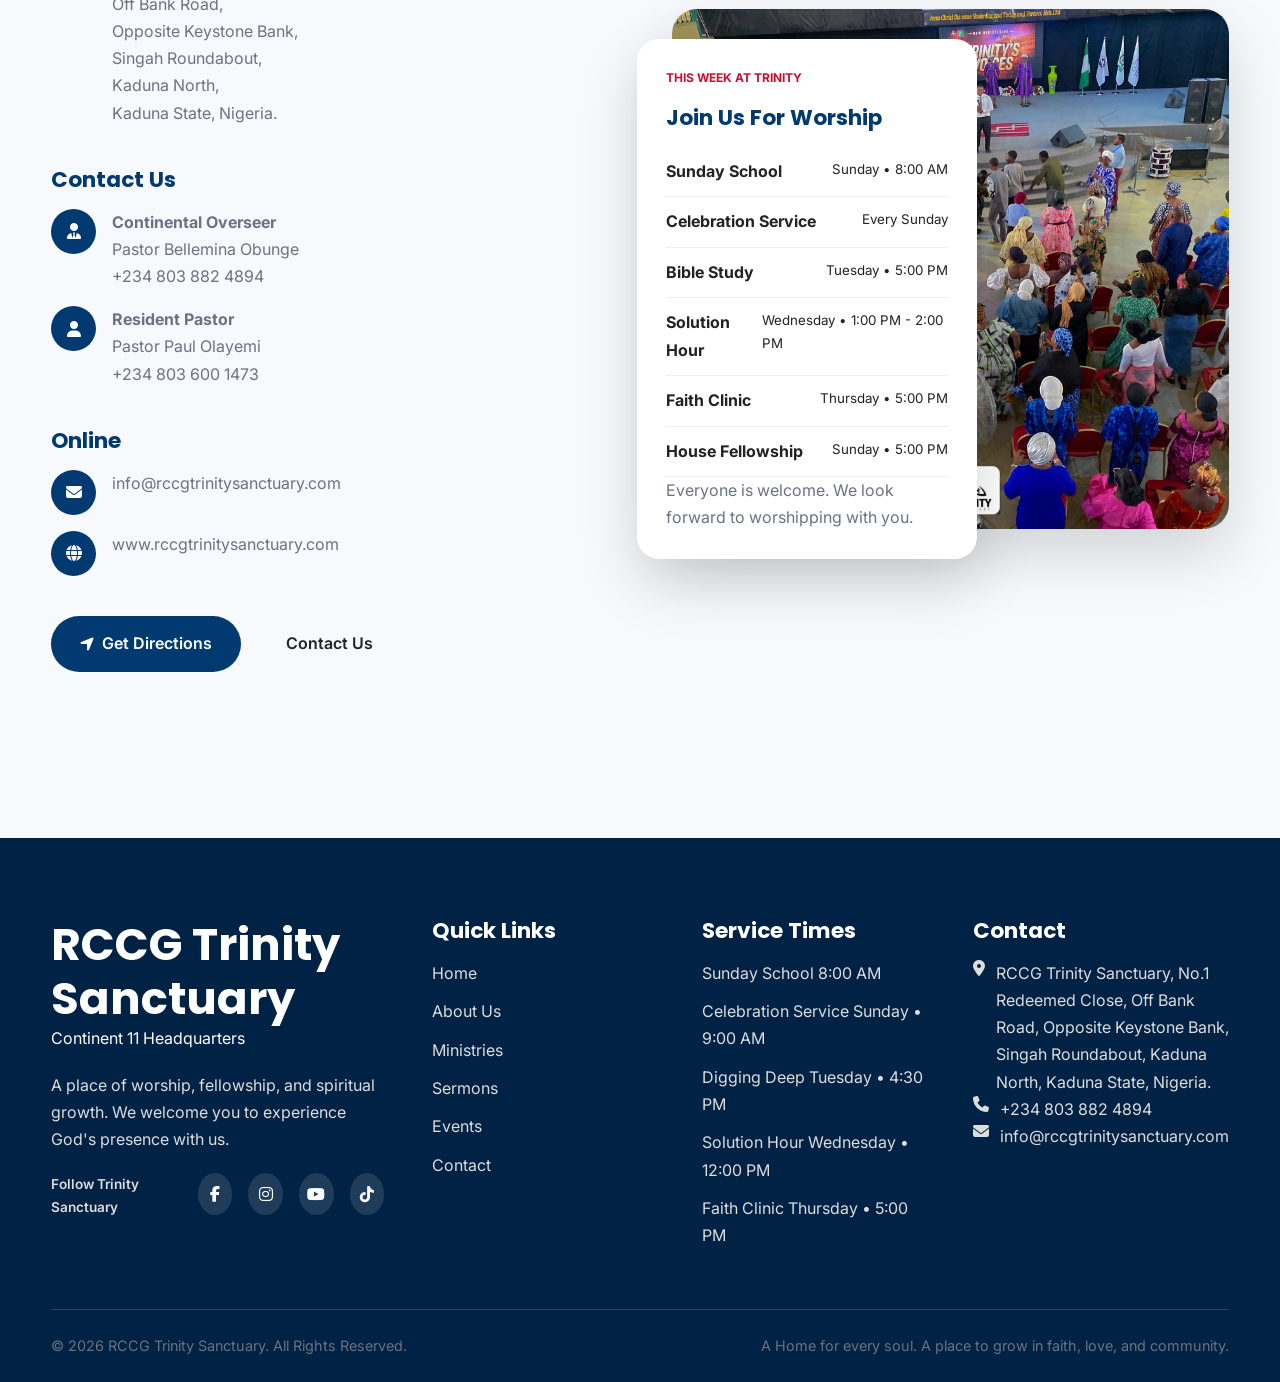
==== commit b38f6465: "something shifted" ====
--- a/index.html
+++ b/index.html
@@ -372,7 +372,7 @@
 
                             <p class="service-time">
                                 <i class="fa-regular fa-clock"></i>
-                                Every Tuesday • 5:00 PM
+                                Every Tuesday • 4:30 PM
                             </p>
 
                             <p>
@@ -407,7 +407,7 @@
 
                             <p class="service-time">
                                 <i class="fa-regular fa-clock"></i>
-                                Every Wednesday • 1:00 PM – 2:00 PM
+                                Every Wednesday • 12:00 PM – 1:00 PM
                             </p>
 
                             <p>
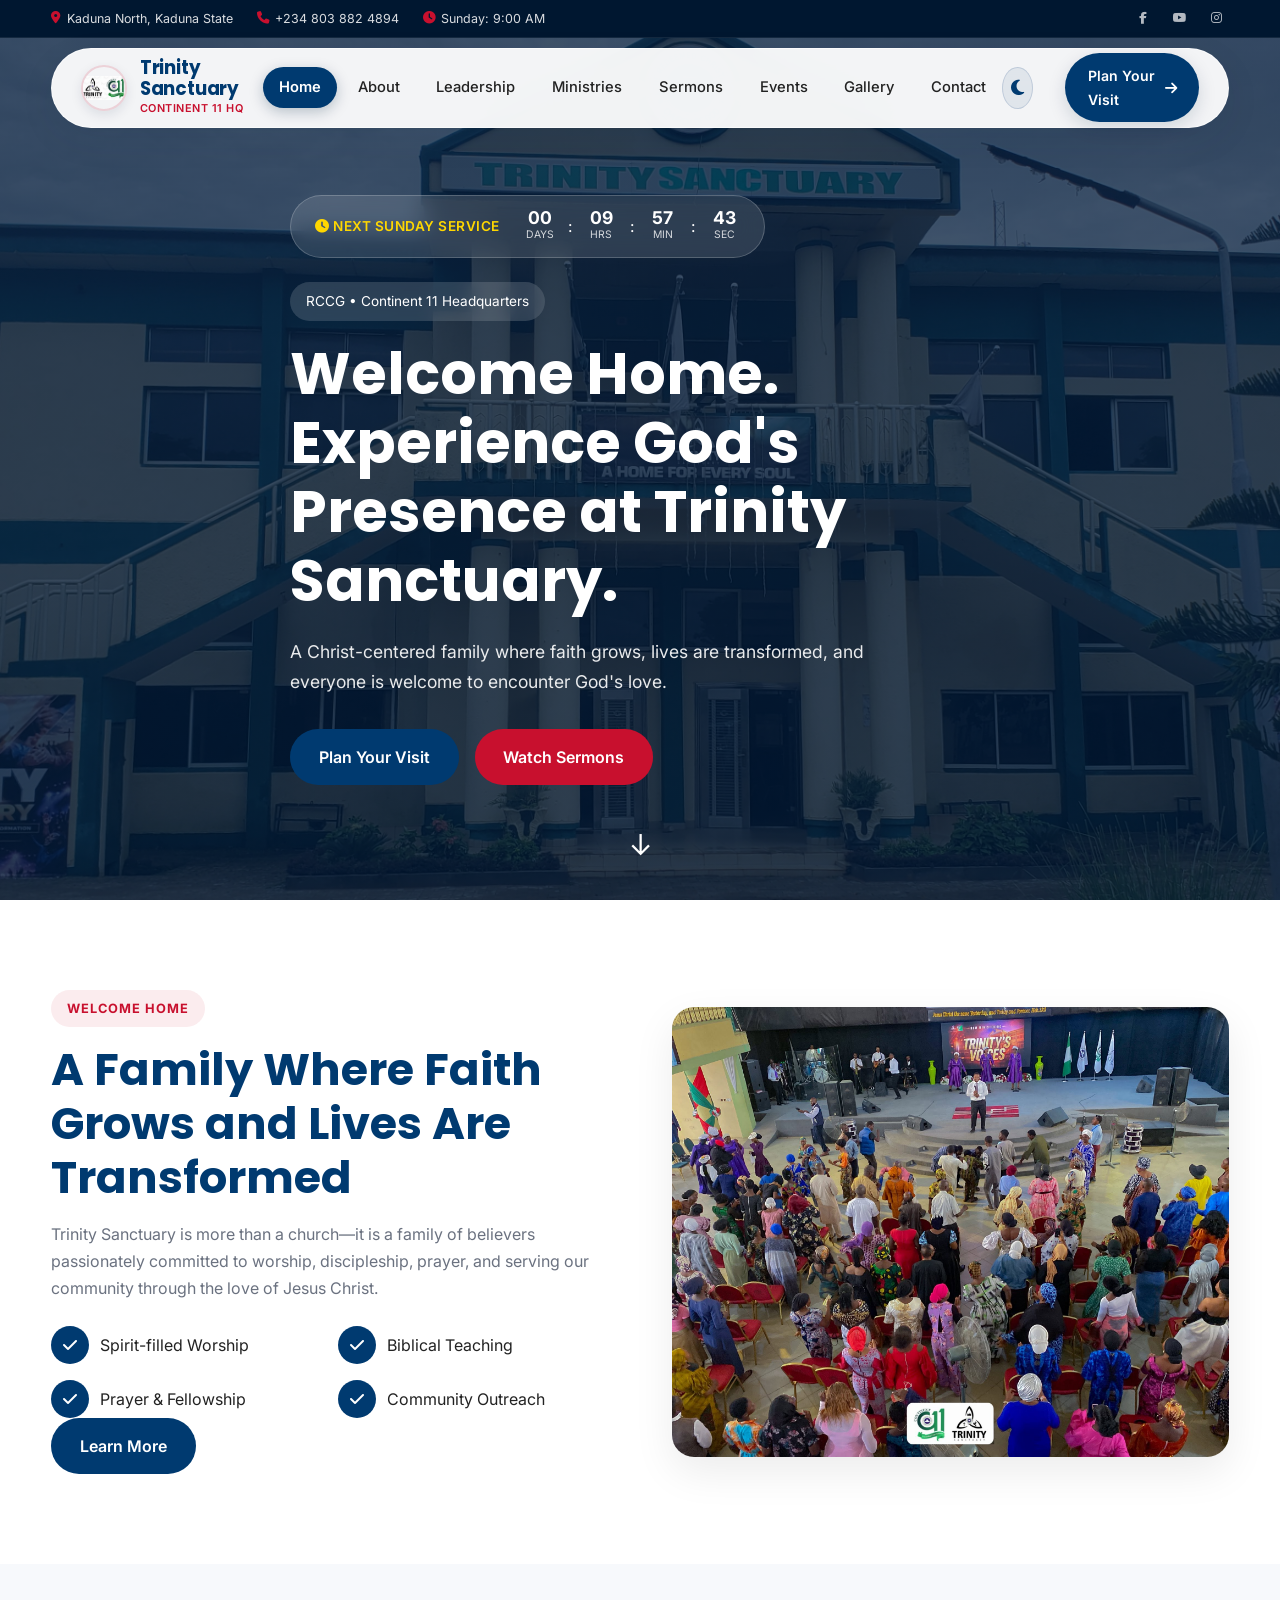
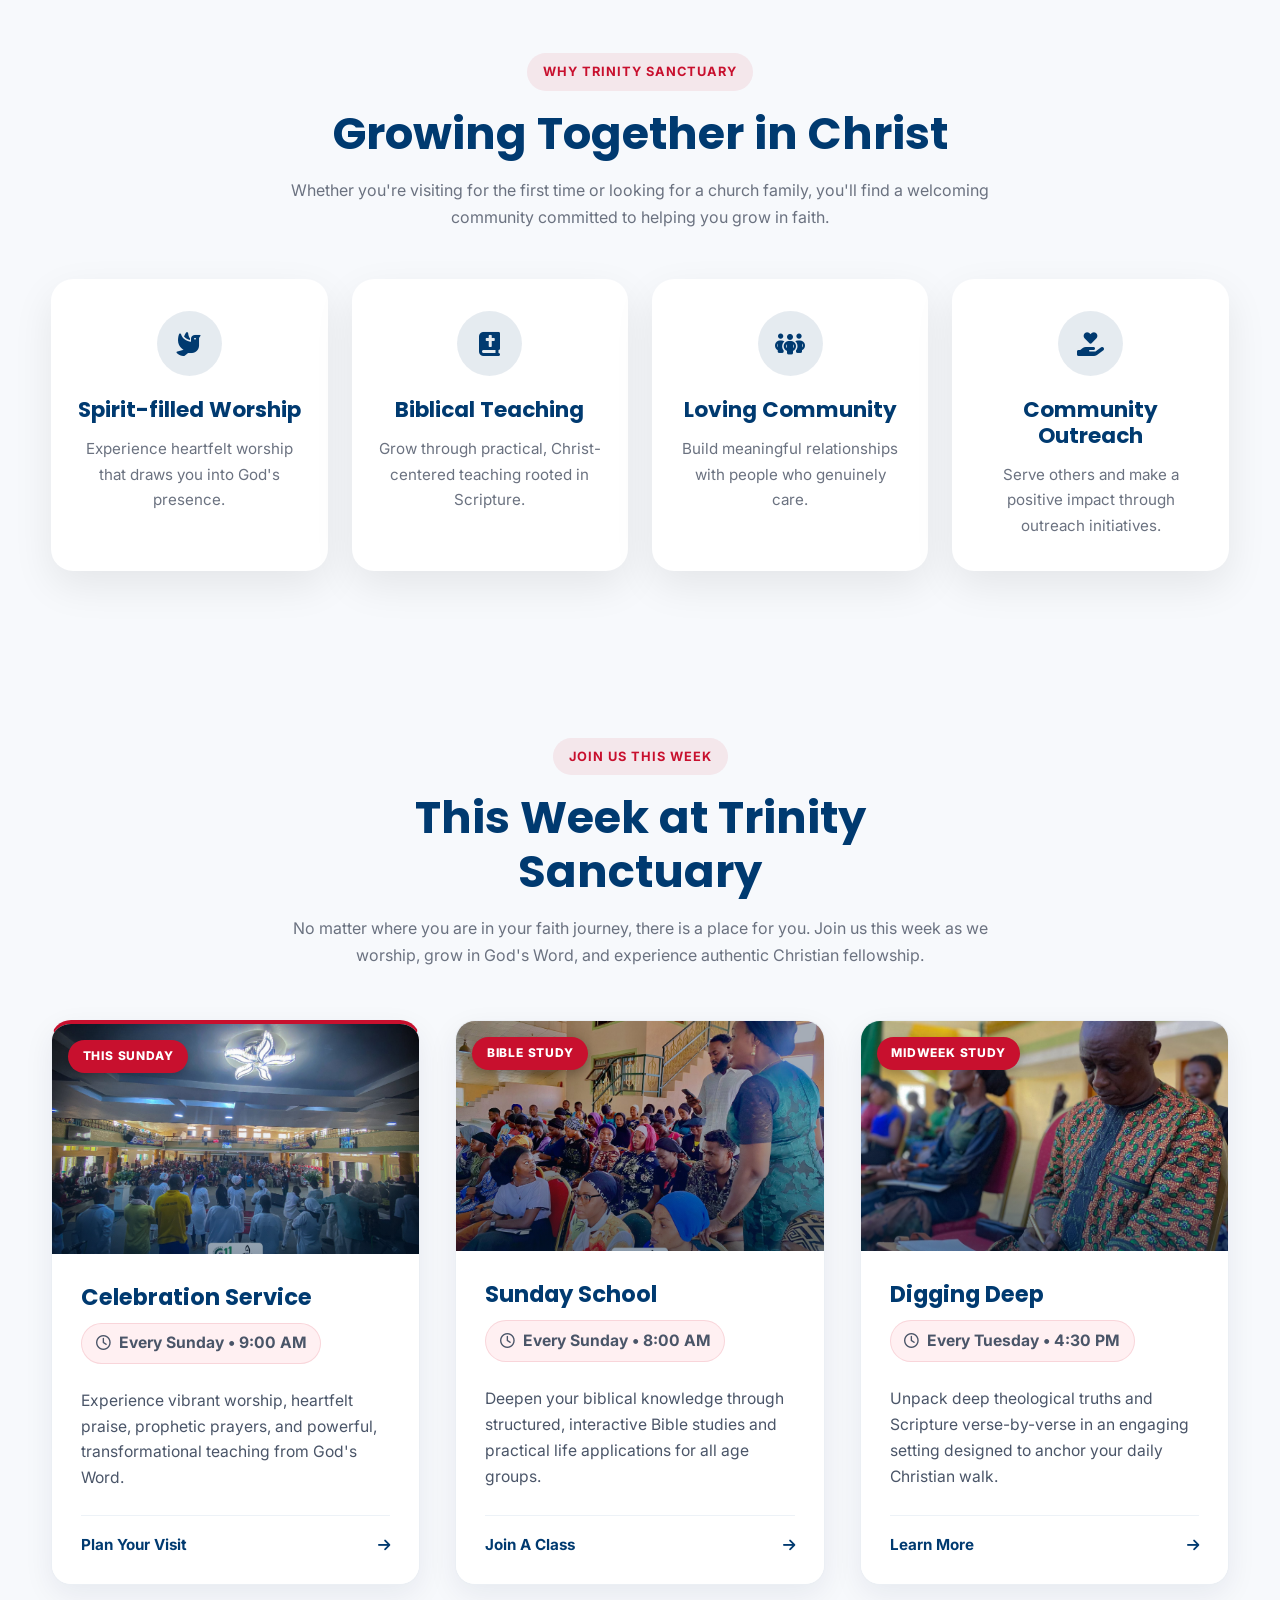
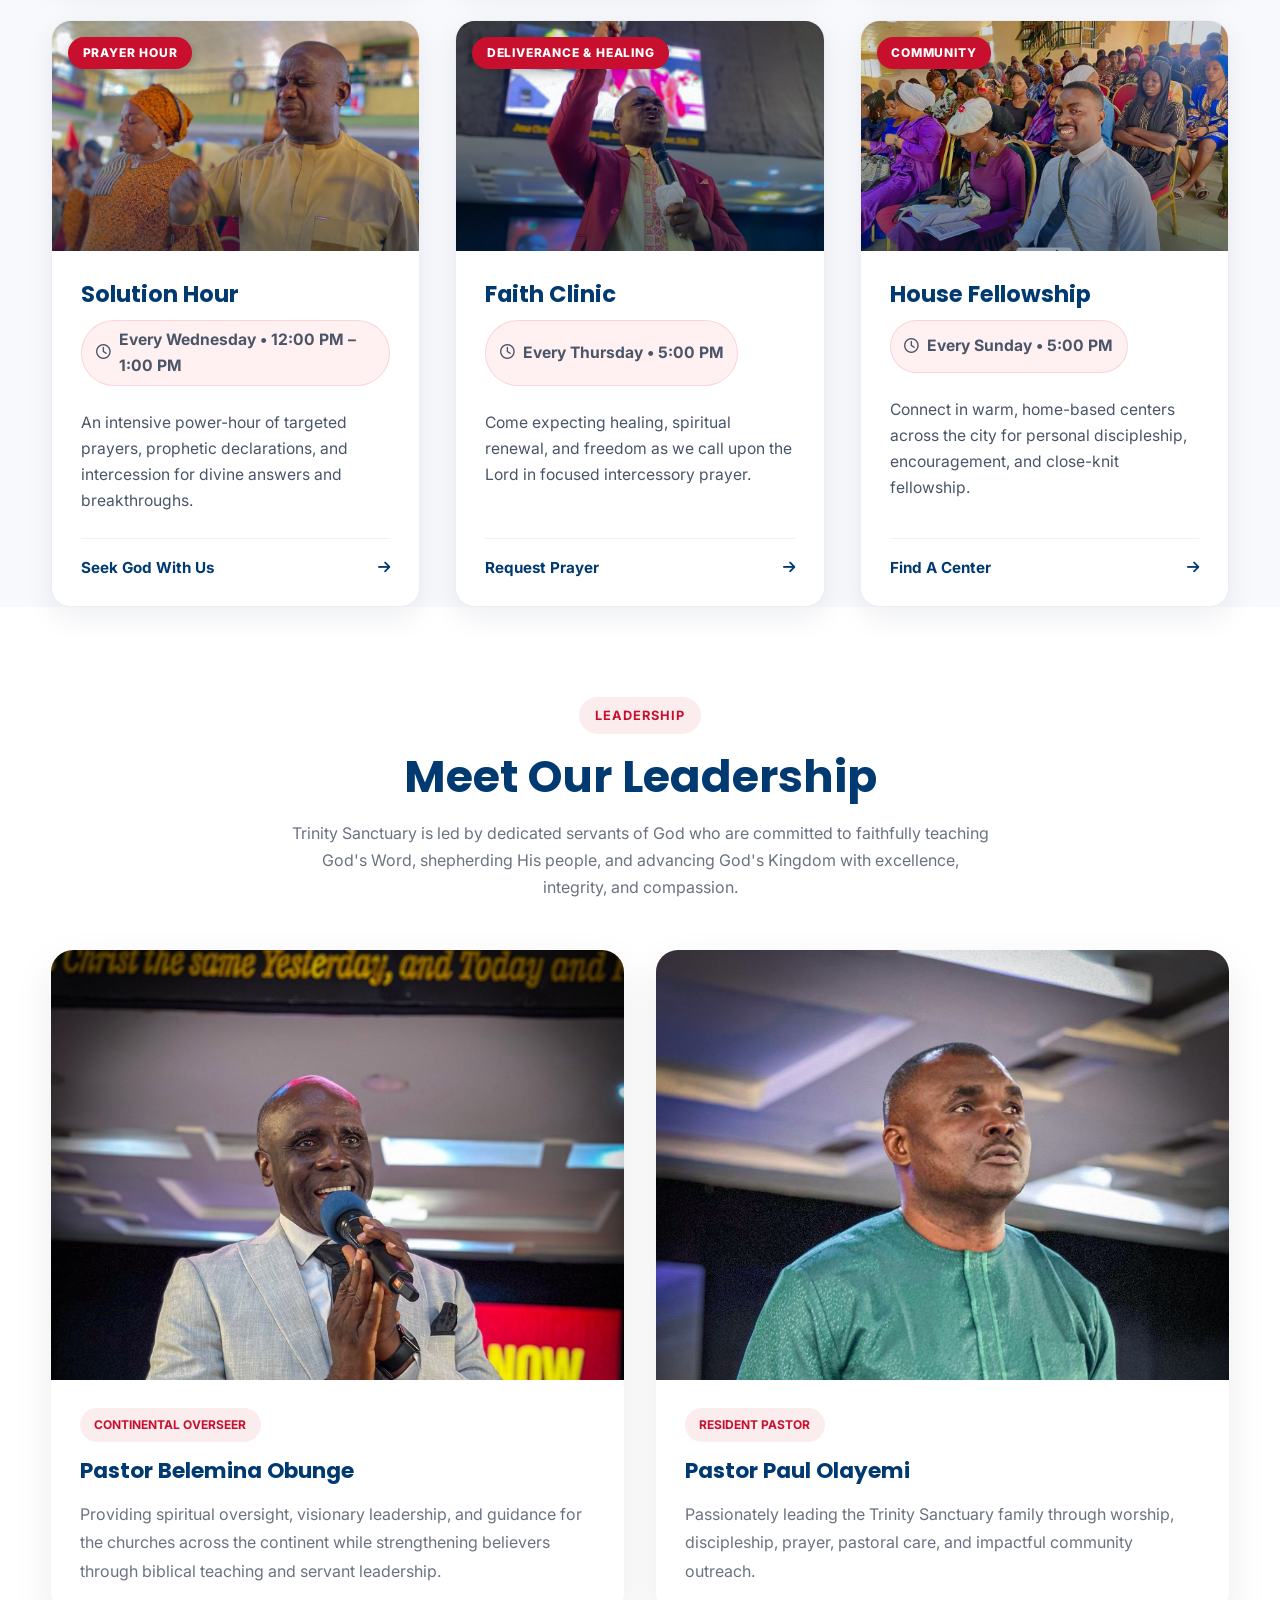
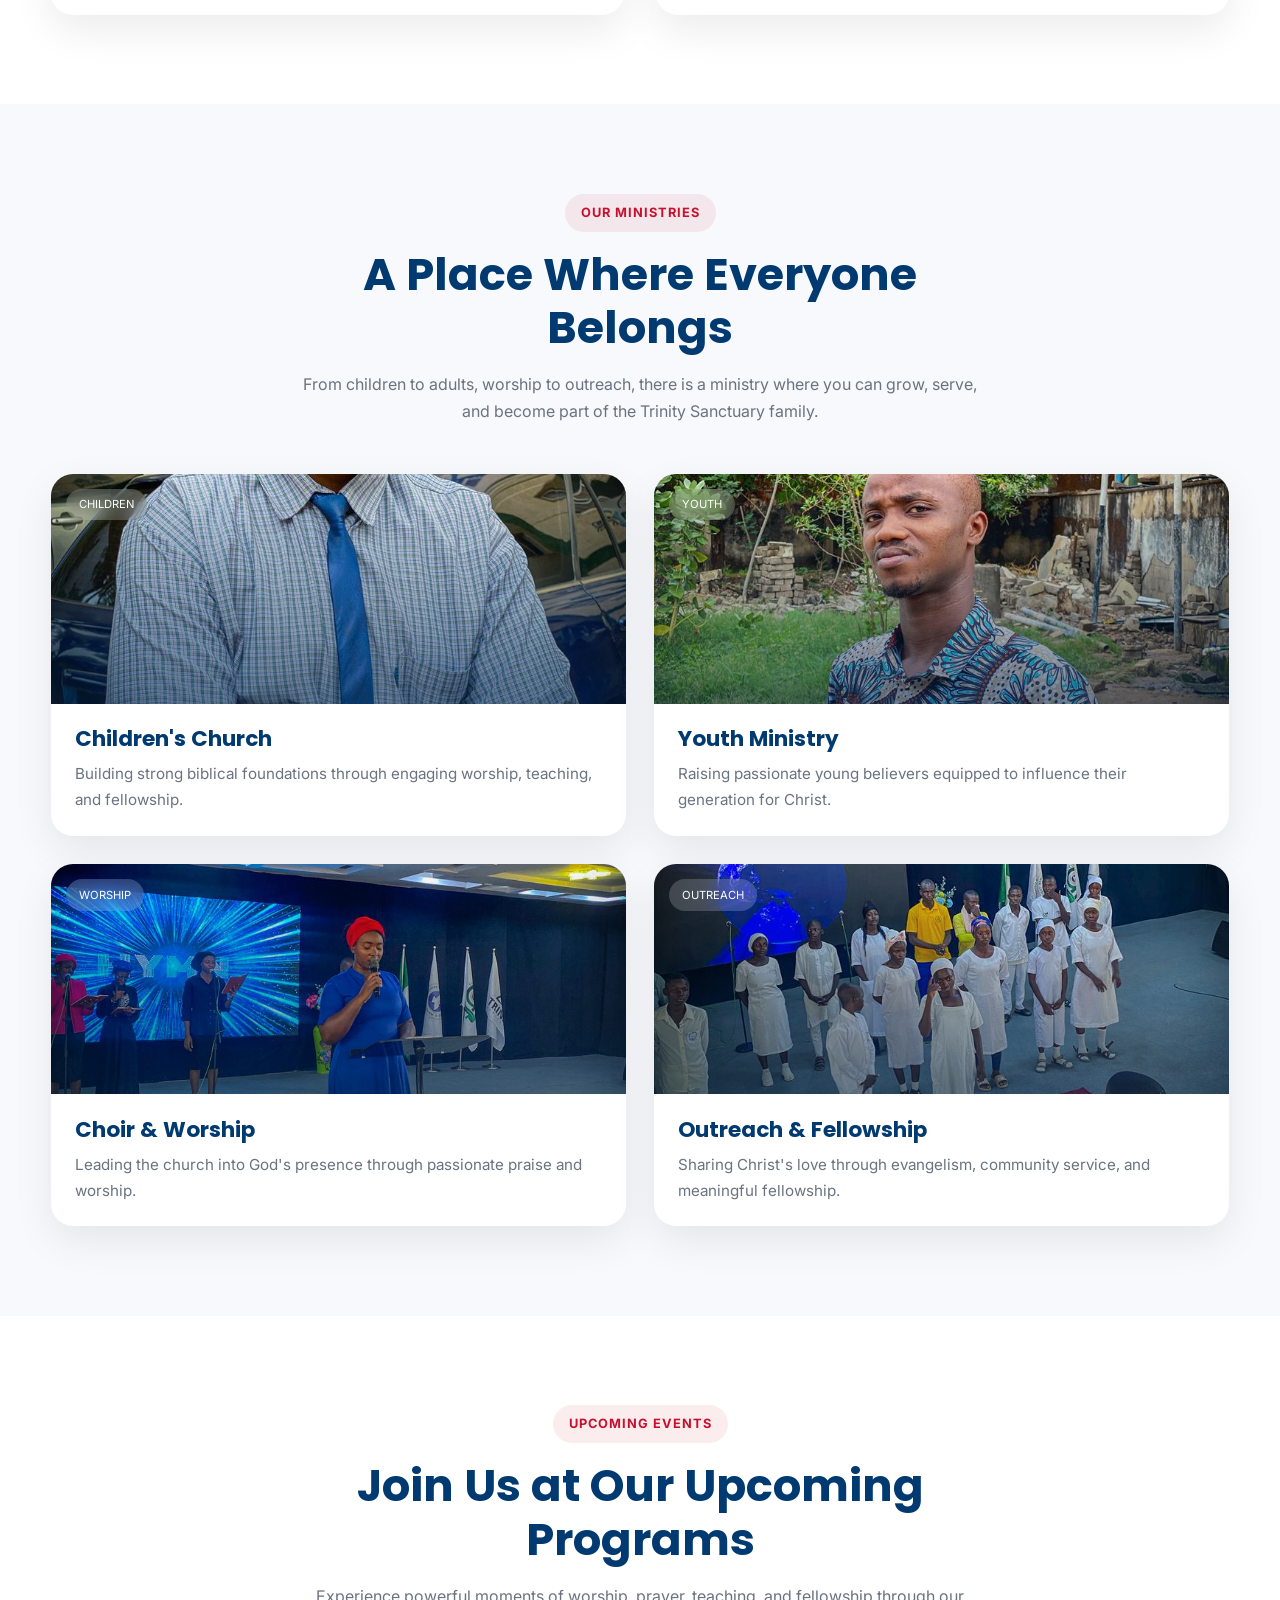
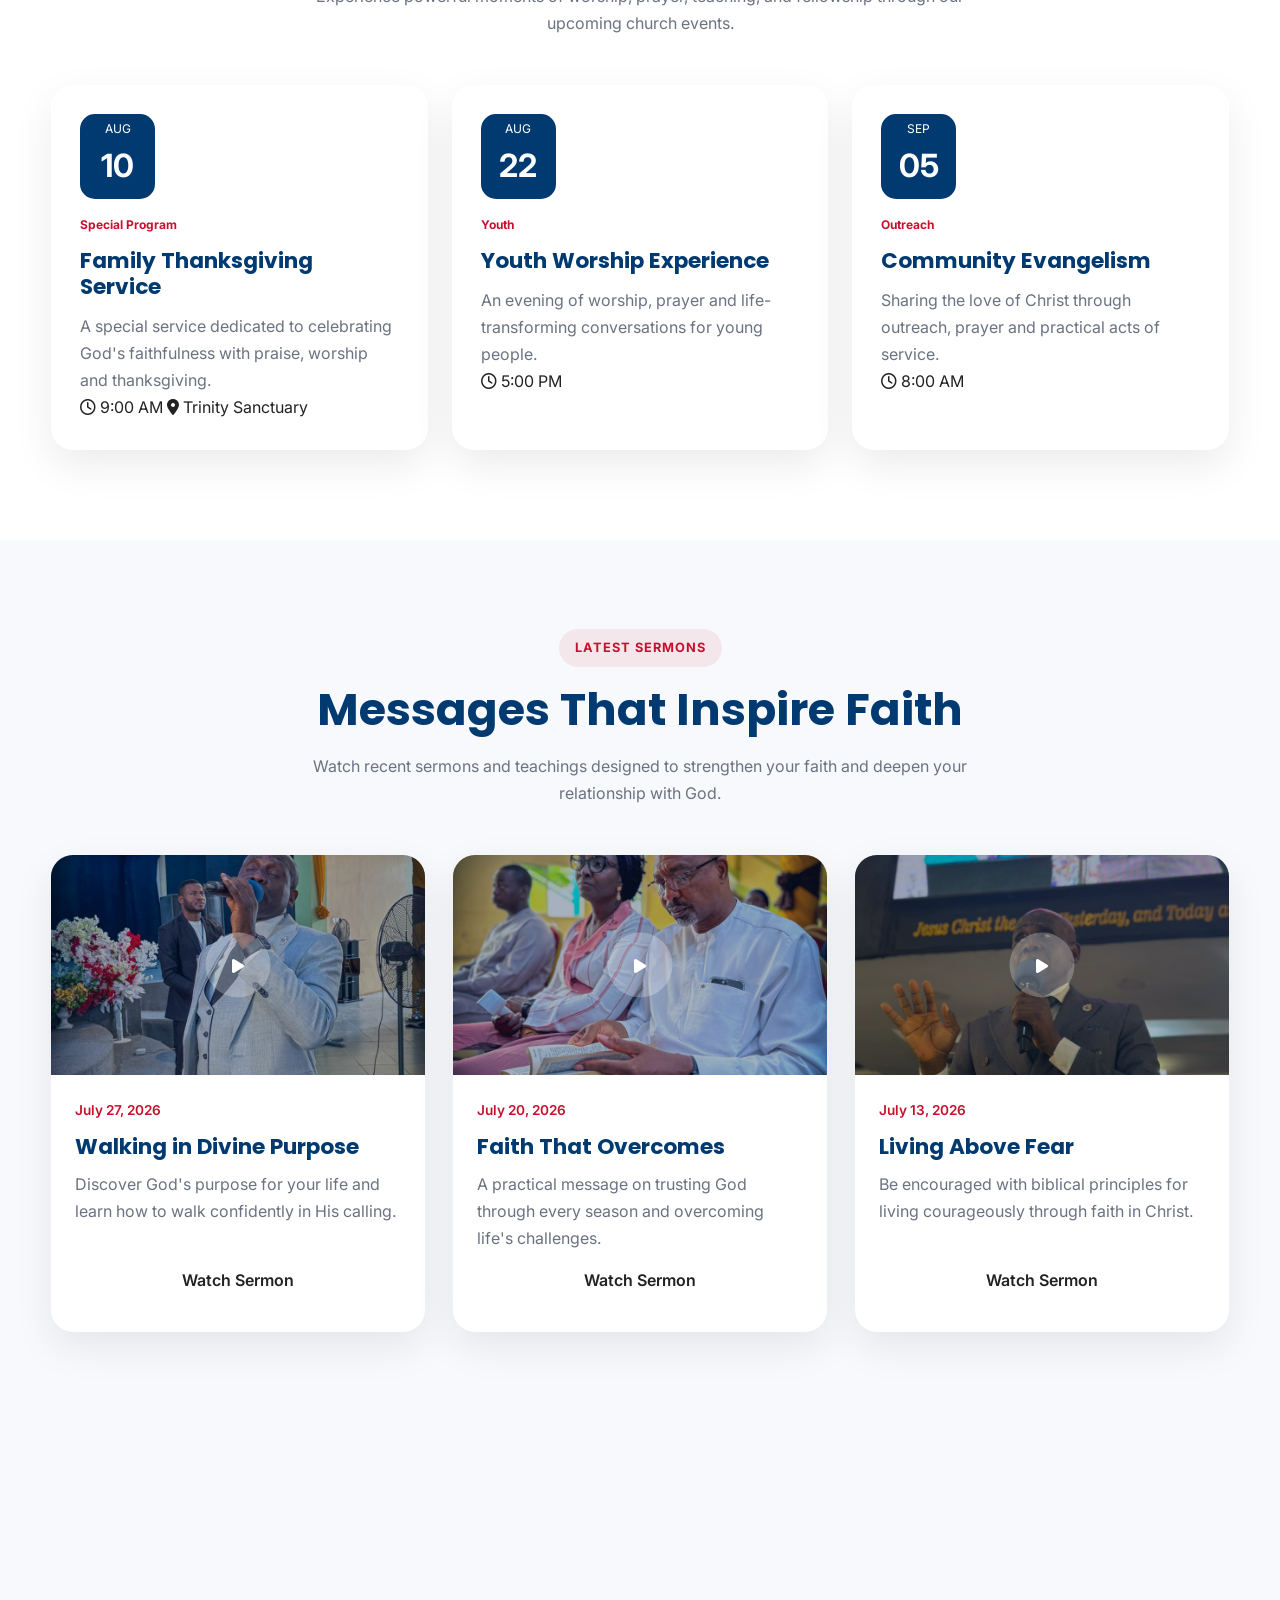
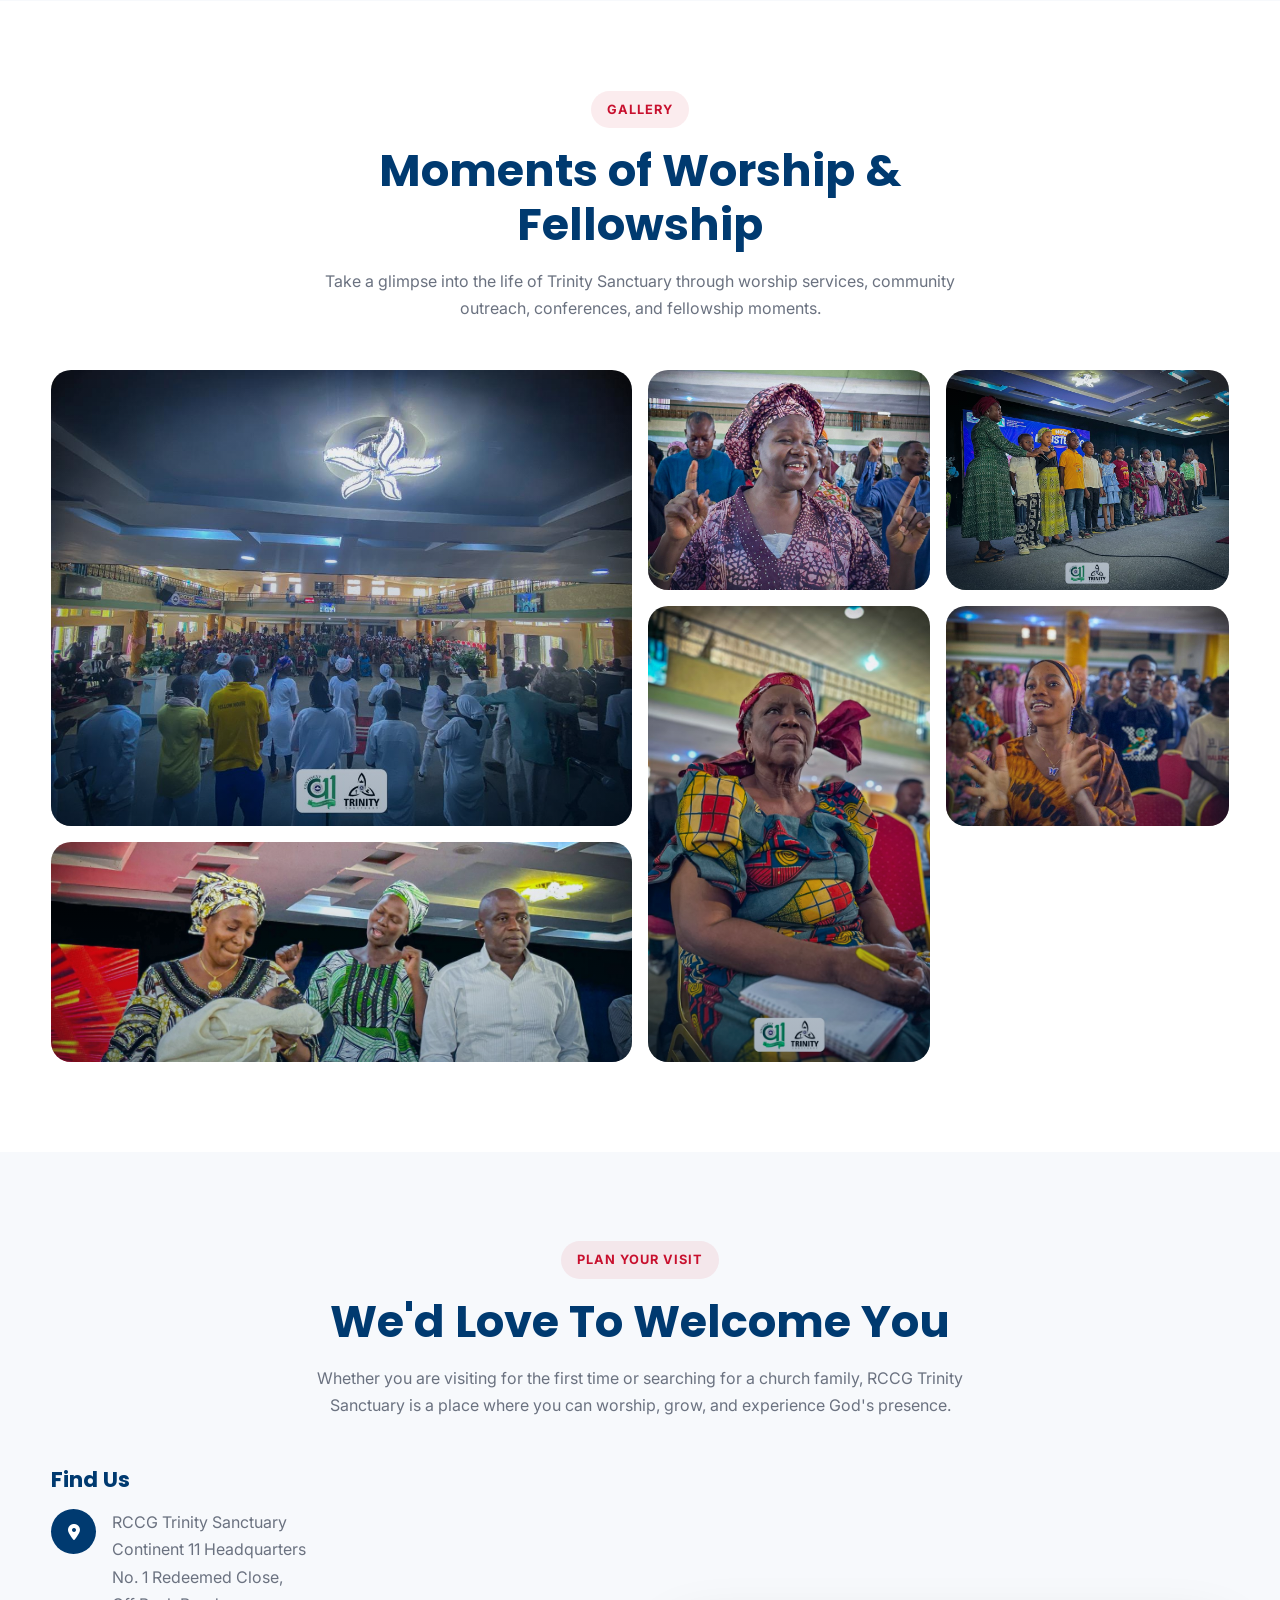
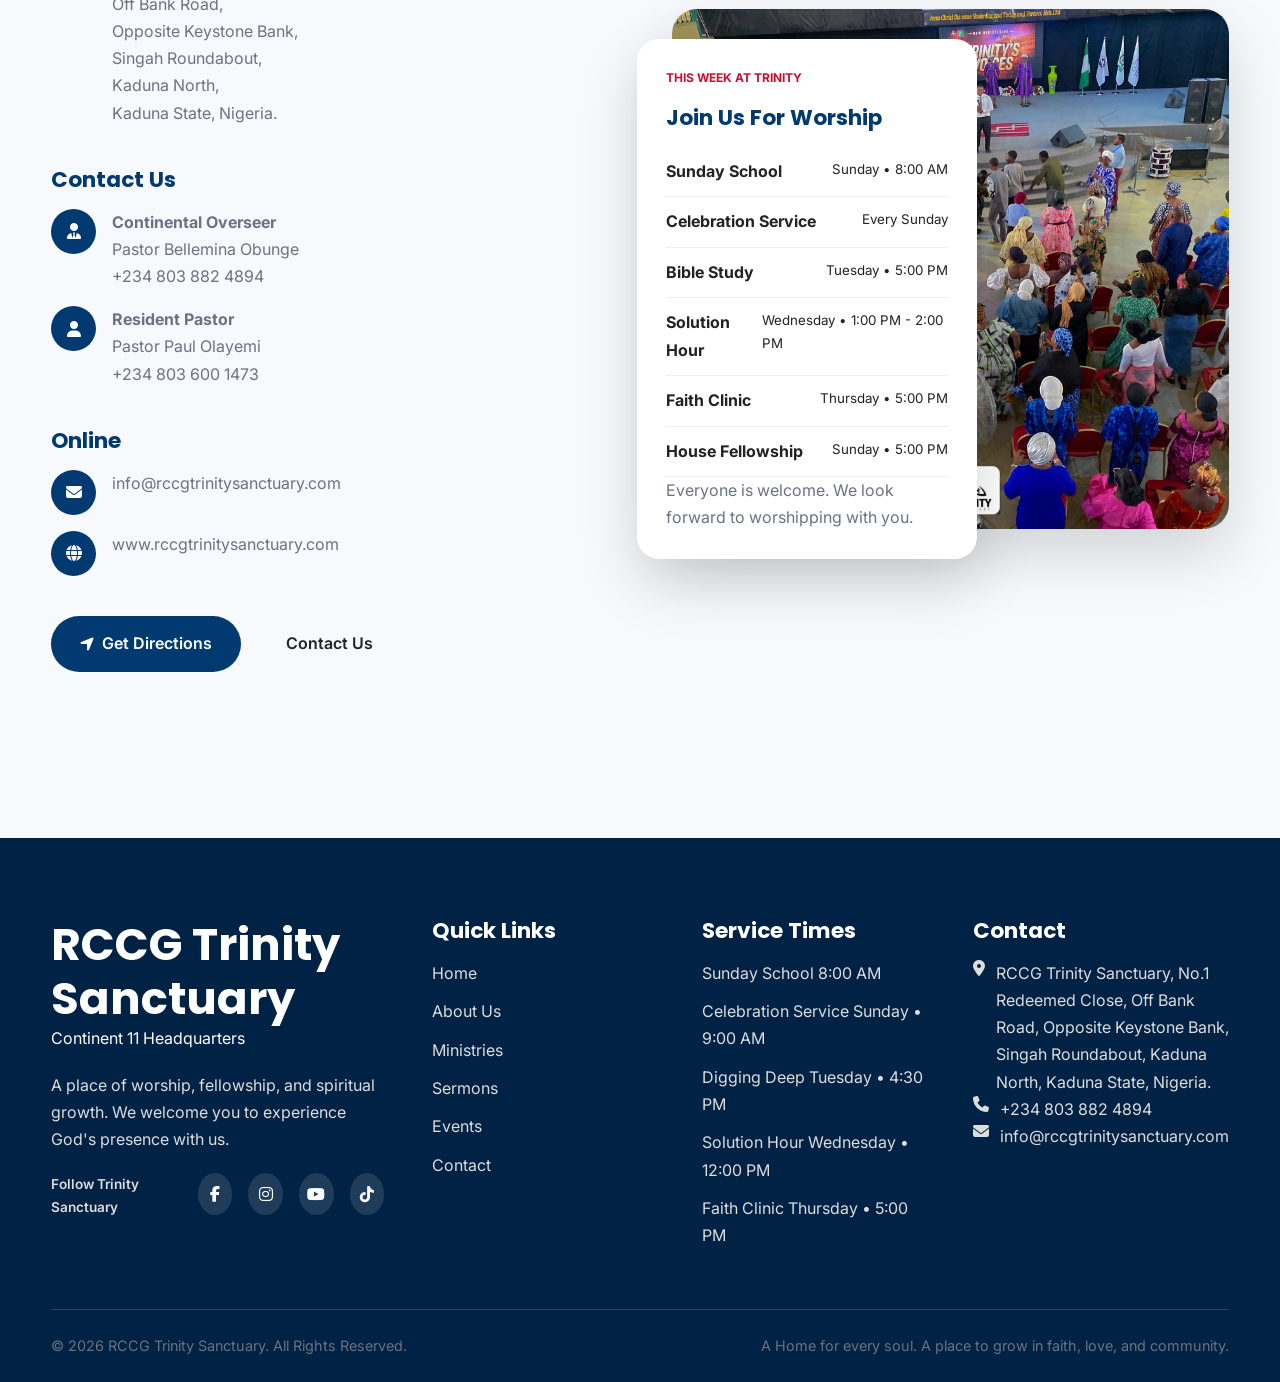
==== commit 61d8a548: "added dark mode mood and dark mode button" ====
--- a/index.html
+++ b/index.html
@@ -25,6 +25,8 @@
     <link rel="stylesheet" href="css/style.css">
     <link rel="stylesheet" href="css/animations.css">
     <link rel="stylesheet" href="css/responsive.css">
+
+    <script src="js/theme.js"></script>
 </head>
 
 <body>
--- a/css/style.css
+++ b/css/style.css
@@ -59,11 +59,13 @@
 
     color:var(--clr-text);
 
-    background:white;
+    background:var(--clr-white);
 
     line-height:1.7;
 
     overflow-x:hidden;
+
+    transition: background-color 0.3s ease, color 0.3s ease;
 
 }
 
@@ -132,7 +134,7 @@
 
     font-family:var(--font-heading);
 
-    color:var(--clr-primary);
+    color:var(--clr-text-heading);
 
     line-height:1.2;
 
@@ -480,6 +482,125 @@
 .menu-toggle:hover {
     background: var(--clr-primary);
     color: white;
+}
+
+/* Theme Toggle Button */
+.theme-toggle {
+    background: rgba(0, 58, 112, 0.08);
+    border: 1px solid rgba(0, 58, 112, 0.15);
+    width: 42px;
+    height: 42px;
+    border-radius: 50%;
+    color: var(--clr-primary);
+    font-size: 1.1rem;
+    cursor: pointer;
+    display: inline-flex;
+    align-items: center;
+    justify-content: center;
+    transition: all 0.3s cubic-bezier(0.175, 0.885, 0.32, 1.275);
+    outline: none;
+}
+
+.theme-toggle:hover {
+    background: var(--clr-primary);
+    color: #FFFFFF;
+    transform: rotate(15deg) scale(1.05);
+    box-shadow: 0 4px 15px rgba(0, 58, 112, 0.25);
+}
+
+/* Dark Mode Theme Overrides */
+[data-theme="dark"] {
+    background-color: var(--clr-light) !important;
+    color: var(--clr-text) !important;
+}
+
+[data-theme="dark"] .header {
+    background: var(--clr-header-bg) !important;
+    border-bottom: 1px solid var(--clr-border);
+}
+
+[data-theme="dark"] .top-bar {
+    background: var(--clr-topbar-bg) !important;
+    border-bottom: 1px solid var(--clr-border);
+}
+
+[data-theme="dark"] .church-name {
+    color: #FFFFFF;
+}
+
+[data-theme="dark"] .nav-menu a {
+    color: #E2E8F0;
+}
+
+[data-theme="dark"] .nav-menu a:hover {
+    color: var(--clr-primary);
+    background: rgba(255, 255, 255, 0.08);
+}
+
+[data-theme="dark"] .theme-toggle {
+    background: rgba(255, 255, 255, 0.12);
+    border-color: rgba(255, 255, 255, 0.2);
+    color: #FACC15;
+}
+
+[data-theme="dark"] .theme-toggle:hover {
+    background: #FACC15;
+    color: #0F172A;
+    box-shadow: 0 4px 15px rgba(250, 204, 21, 0.35);
+}
+
+[data-theme="dark"] .card,
+[data-theme="dark"] .service-card,
+[data-theme="dark"] .sermon-card,
+[data-theme="dark"] .event-card,
+[data-theme="dark"] .ministry-card,
+[data-theme="dark"] .leader-card,
+[data-theme="dark"] .welcome-card,
+[data-theme="dark"] .visit-card,
+[data-theme="dark"] .value-card,
+[data-theme="dark"] .time-card,
+[data-theme="dark"] .contact-card,
+[data-theme="dark"] .info-card {
+    background-color: var(--clr-card-bg) !important;
+    border-color: var(--clr-border) !important;
+    box-shadow: var(--shadow-sm);
+}
+
+[data-theme="dark"] .card-content,
+[data-theme="dark"] .service-content,
+[data-theme="dark"] .sermon-content,
+[data-theme="dark"] .event-content,
+[data-theme="dark"] .ministry-content,
+[data-theme="dark"] .leader-content,
+[data-theme="dark"] .leader-info,
+[data-theme="dark"] .value-card,
+[data-theme="dark"] .time-card {
+    background-color: var(--clr-card-bg) !important;
+}
+
+[data-theme="dark"] .service-content p,
+[data-theme="dark"] .sermon-content p,
+[data-theme="dark"] .event-content p,
+[data-theme="dark"] .ministry-content p,
+[data-theme="dark"] .leader-content p,
+[data-theme="dark"] .section-header p {
+    color: var(--clr-text-light);
+}
+
+[data-theme="dark"] .service-link,
+[data-theme="dark"] .sermon-link,
+[data-theme="dark"] .event-link {
+    color: #60A5FA;
+    border-top-color: var(--clr-border);
+}
+
+[data-theme="dark"] #this-week {
+    background: #091022 !important;
+}
+
+[data-theme="dark"] .footer {
+    background: #040814 !important;
+    border-top: 1px solid var(--clr-border);
 }
 
 
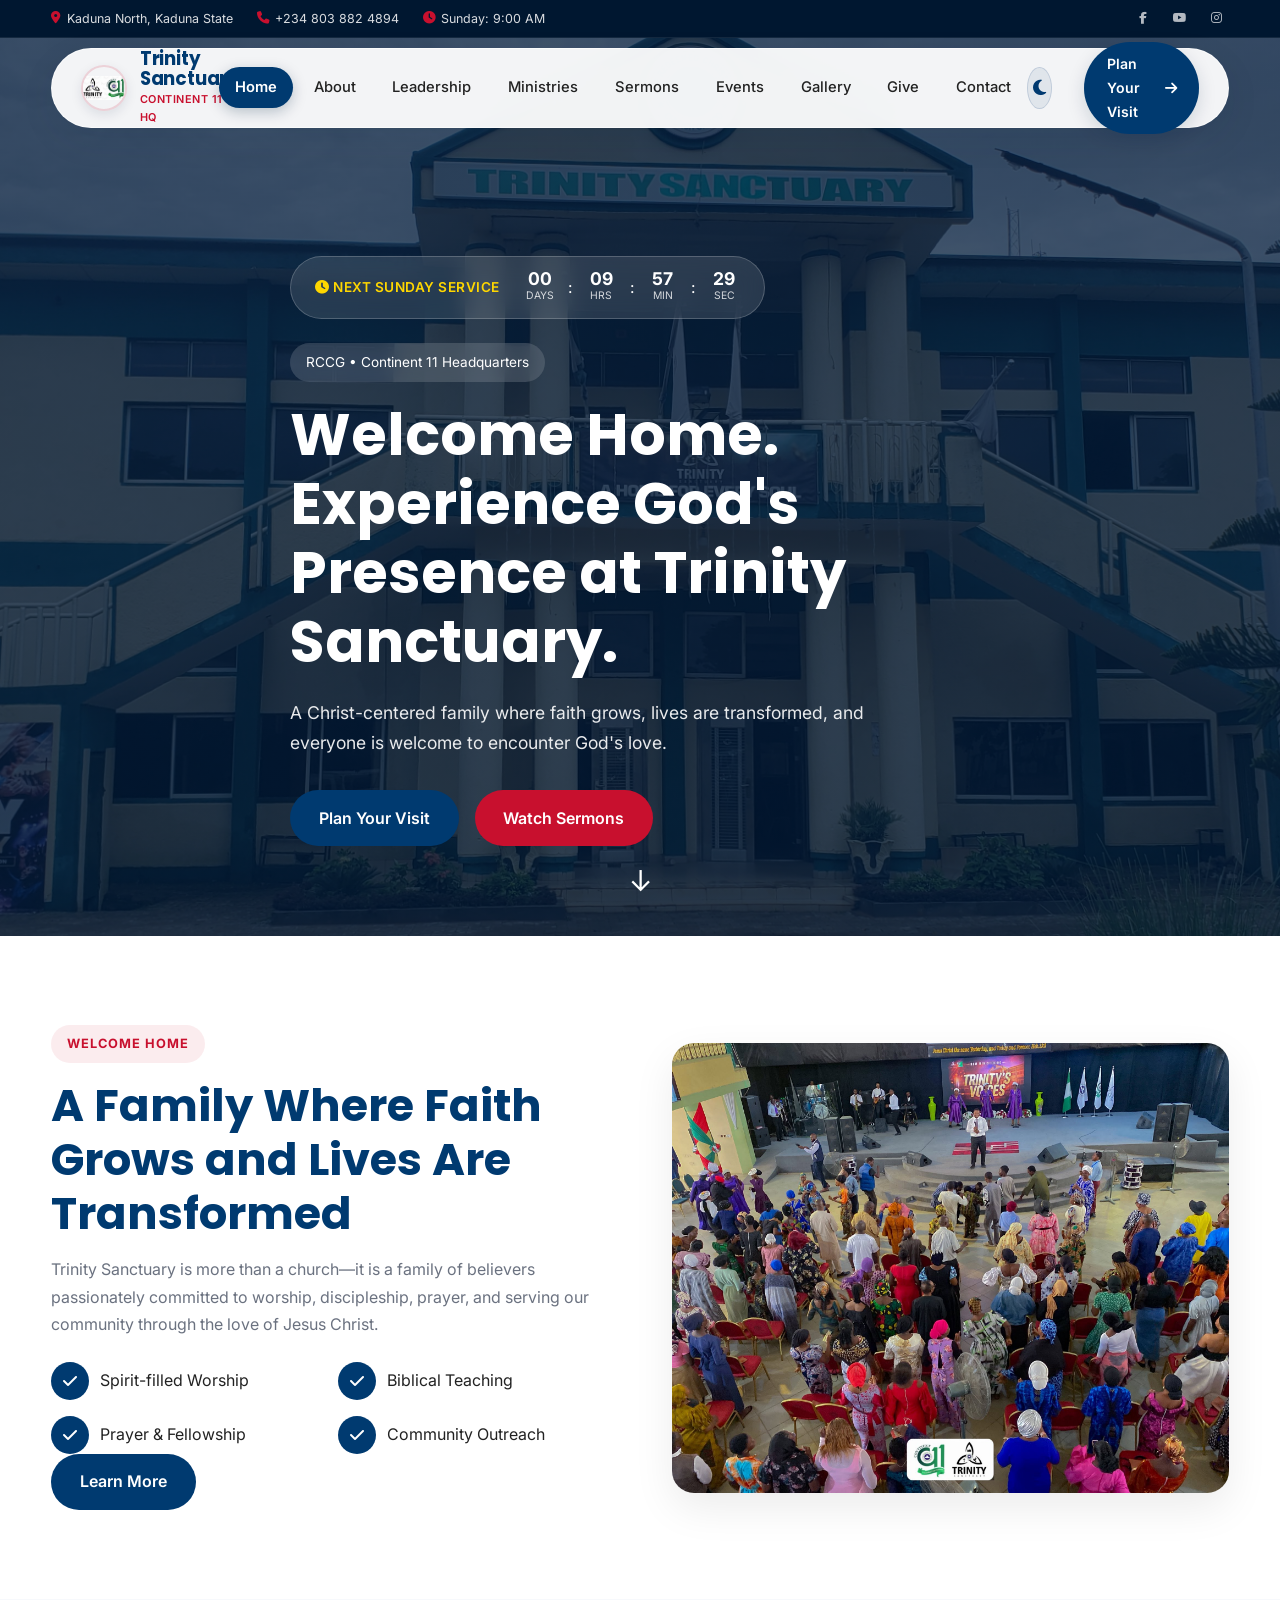
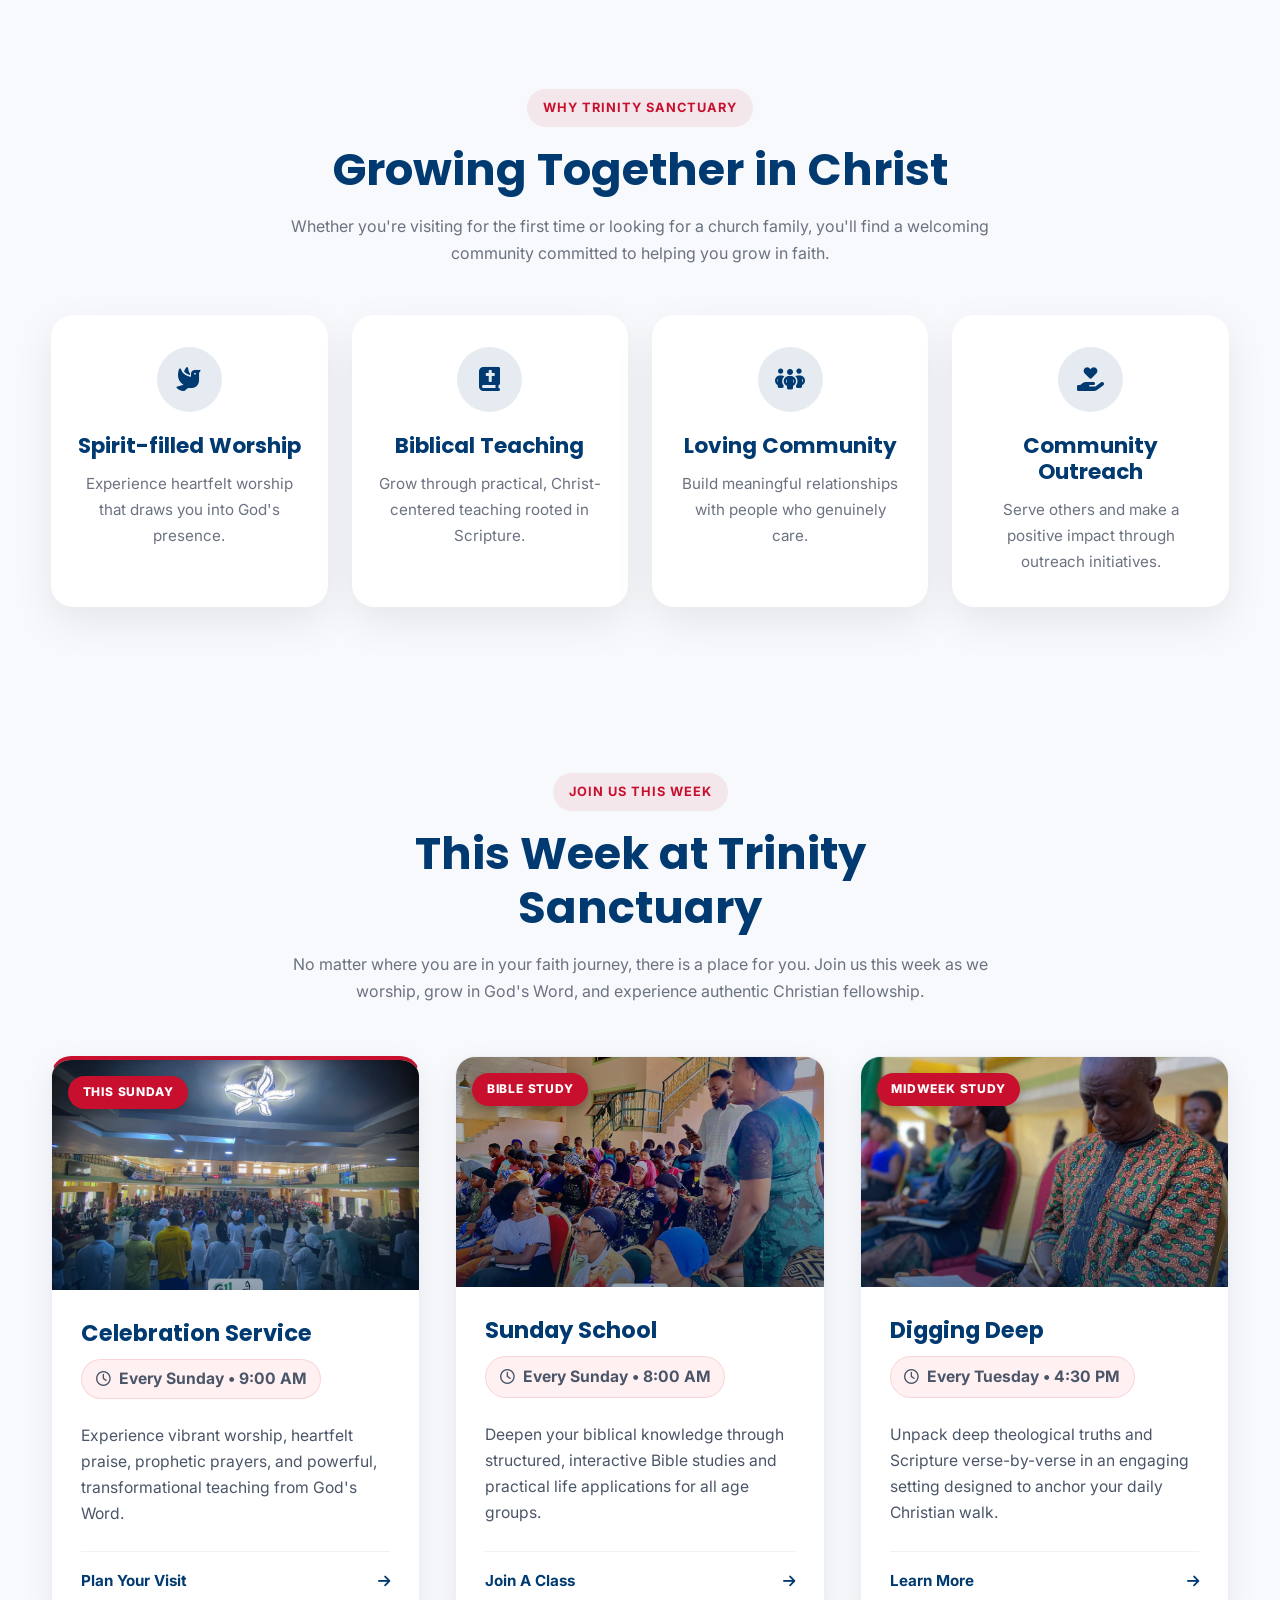
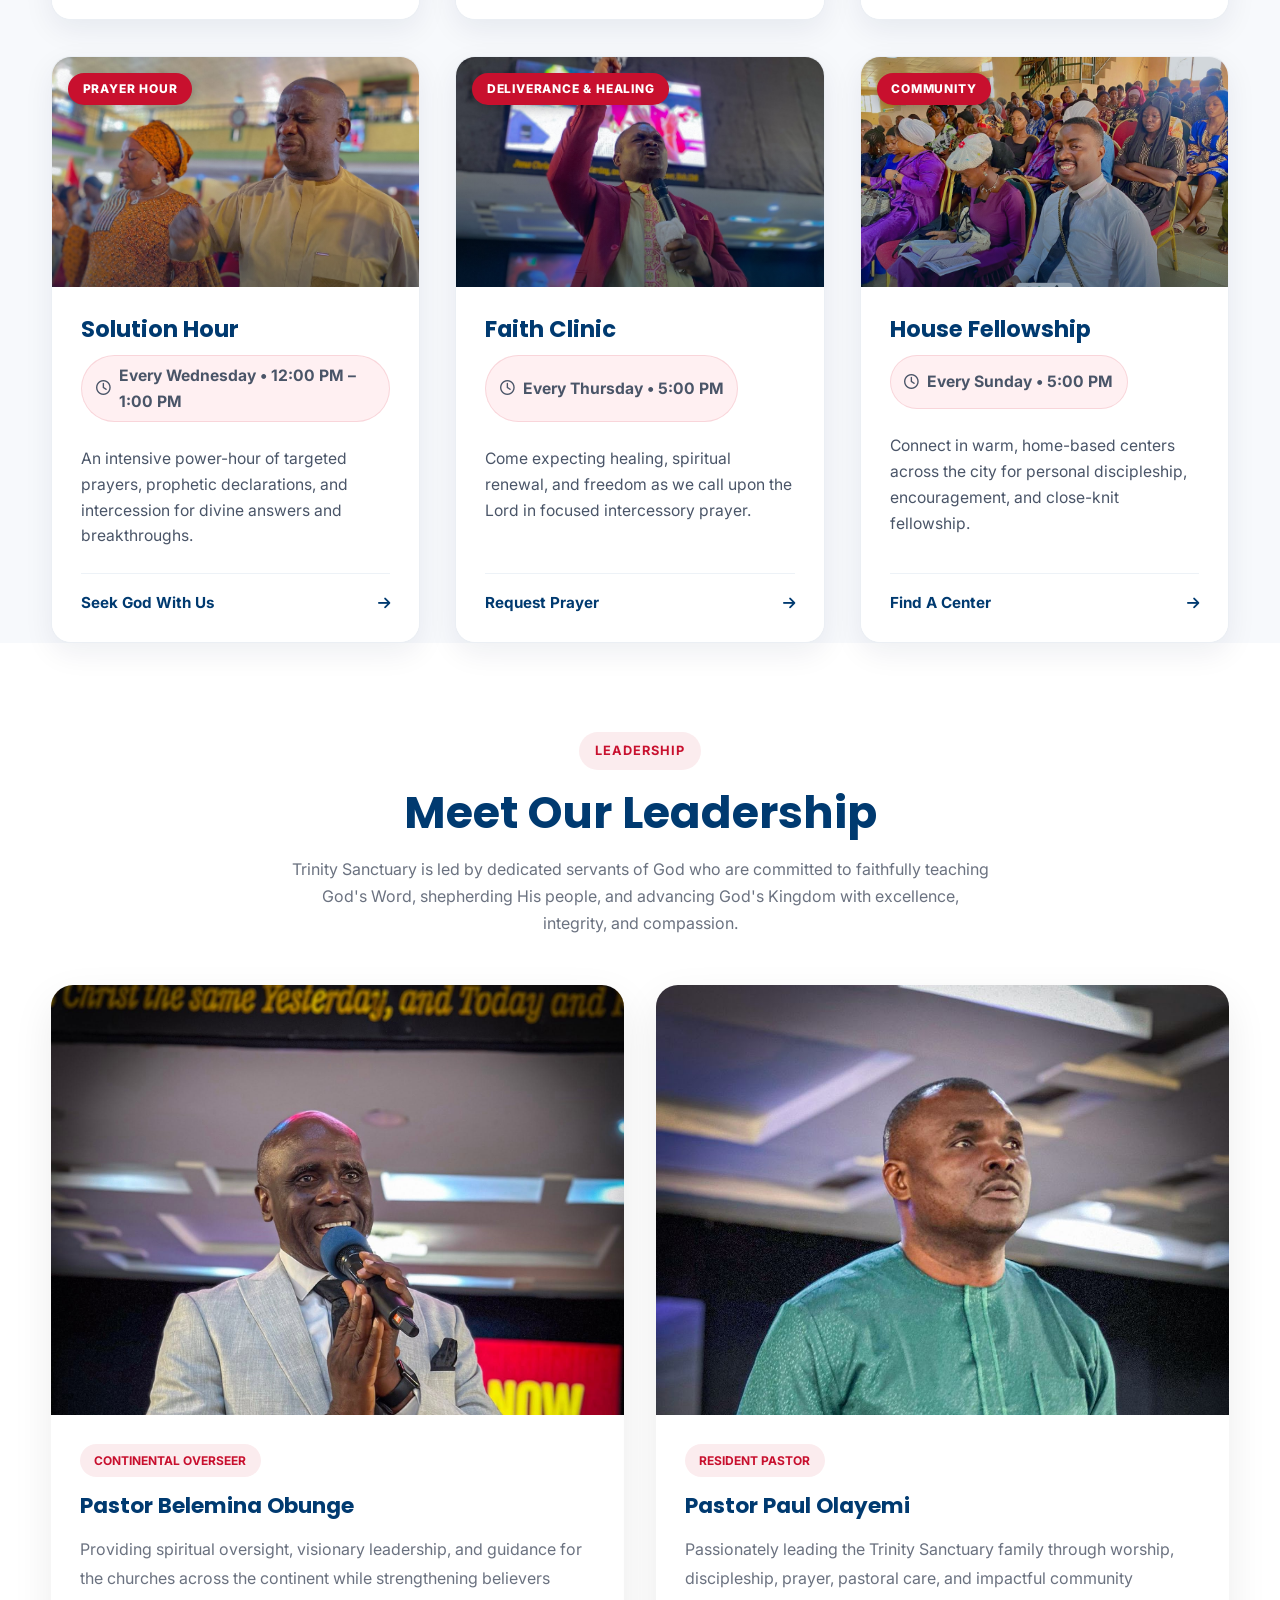
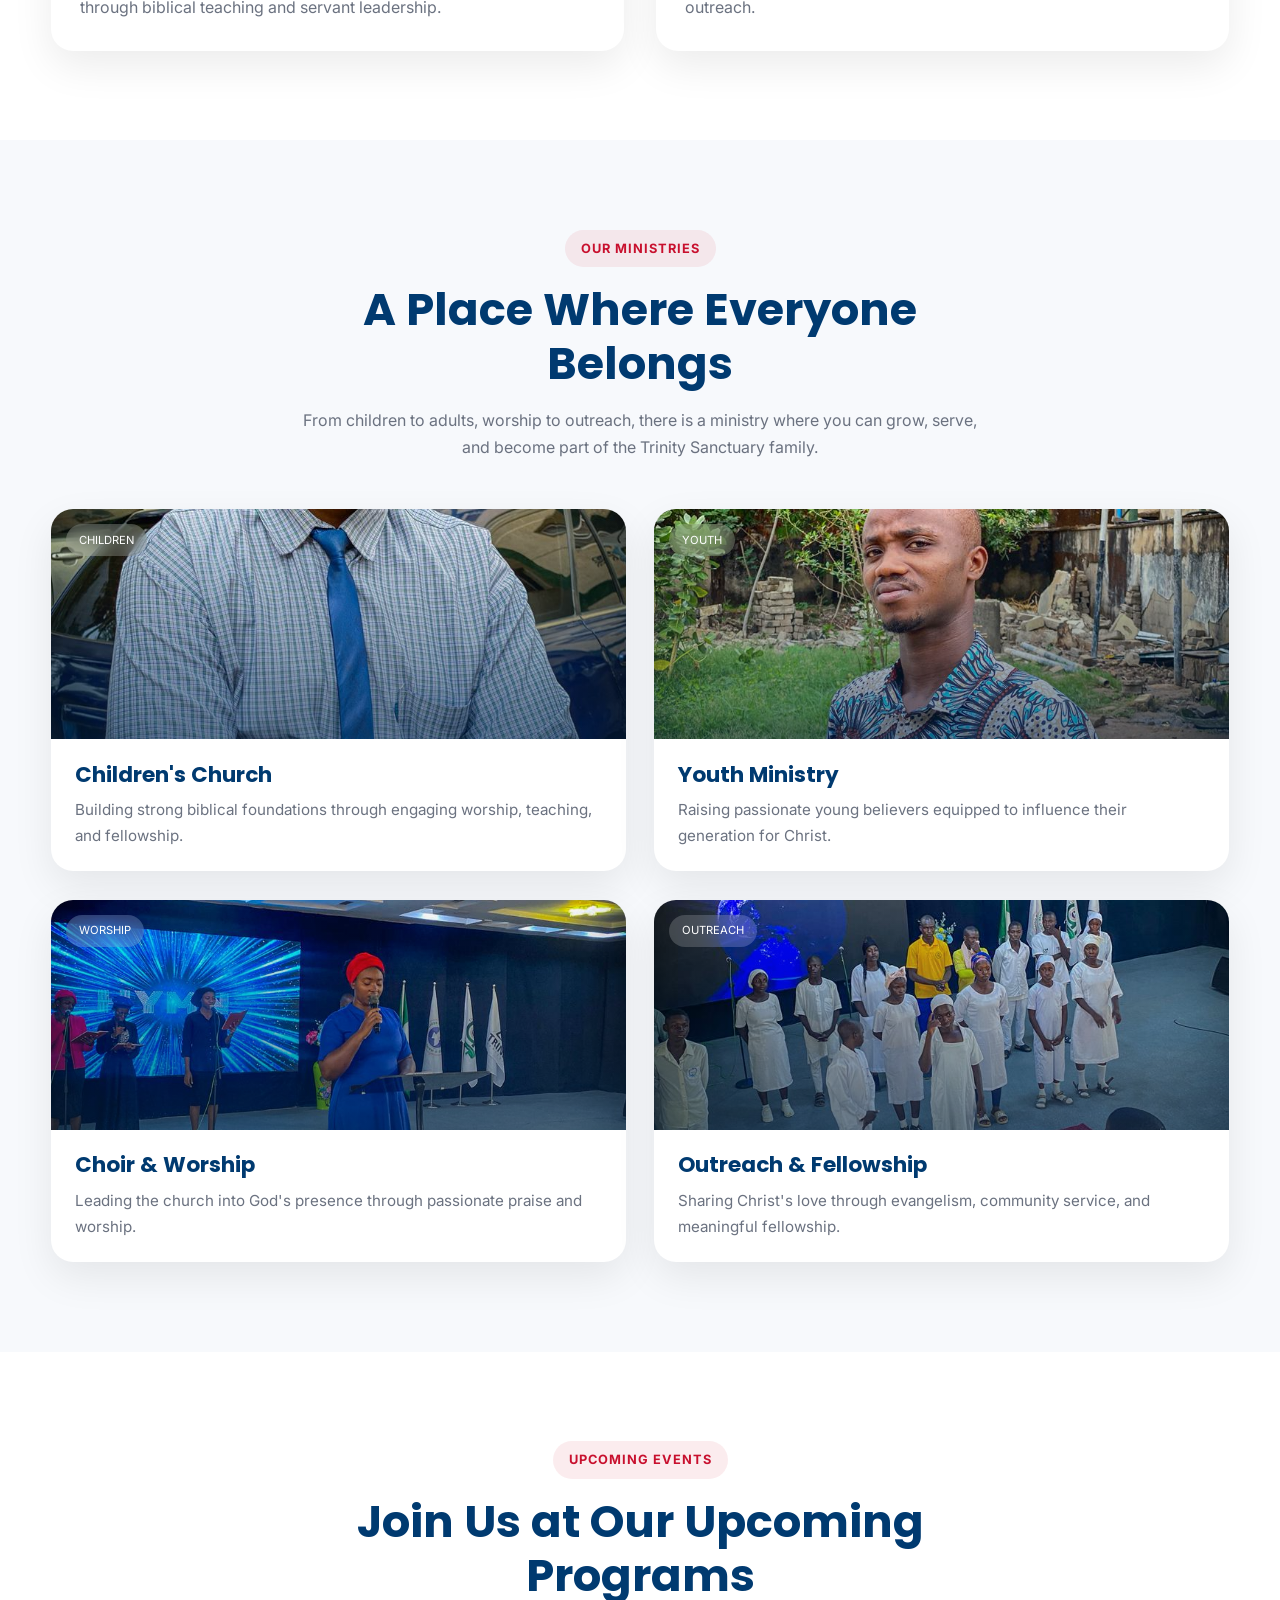
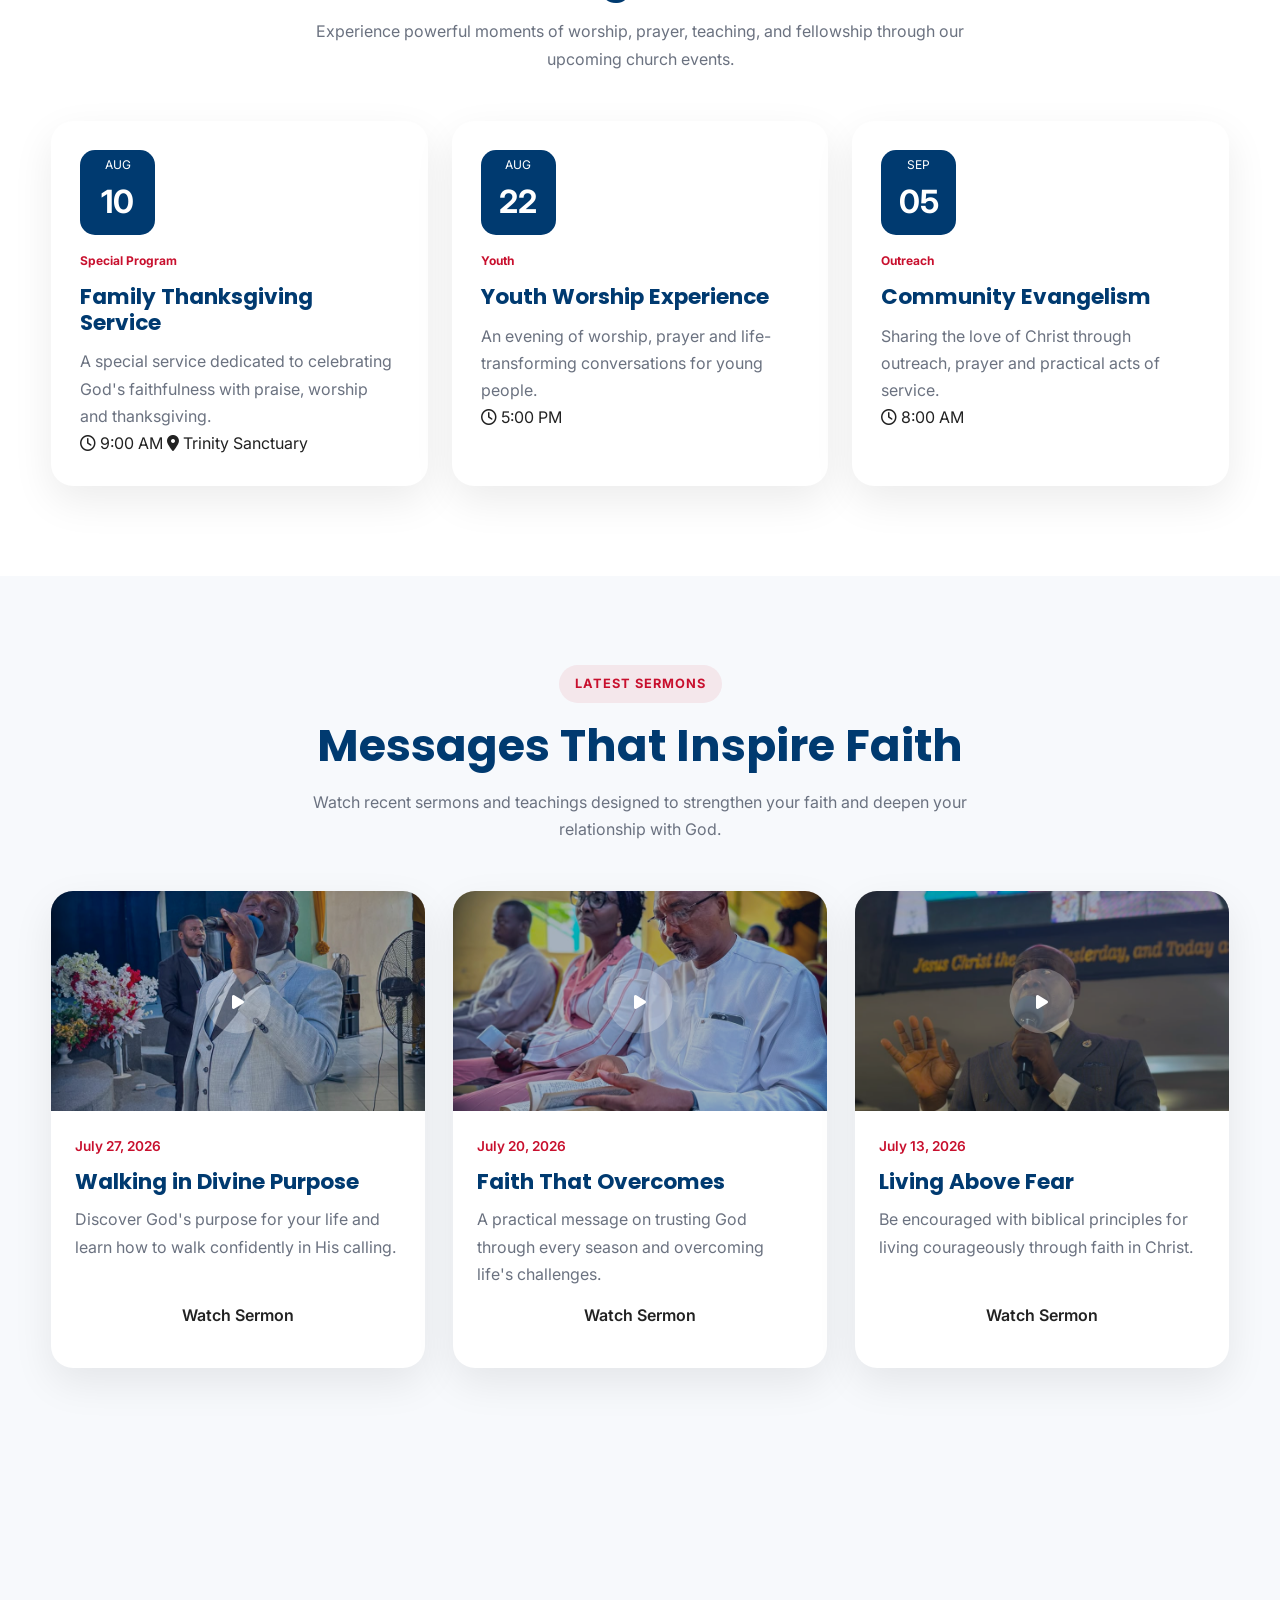
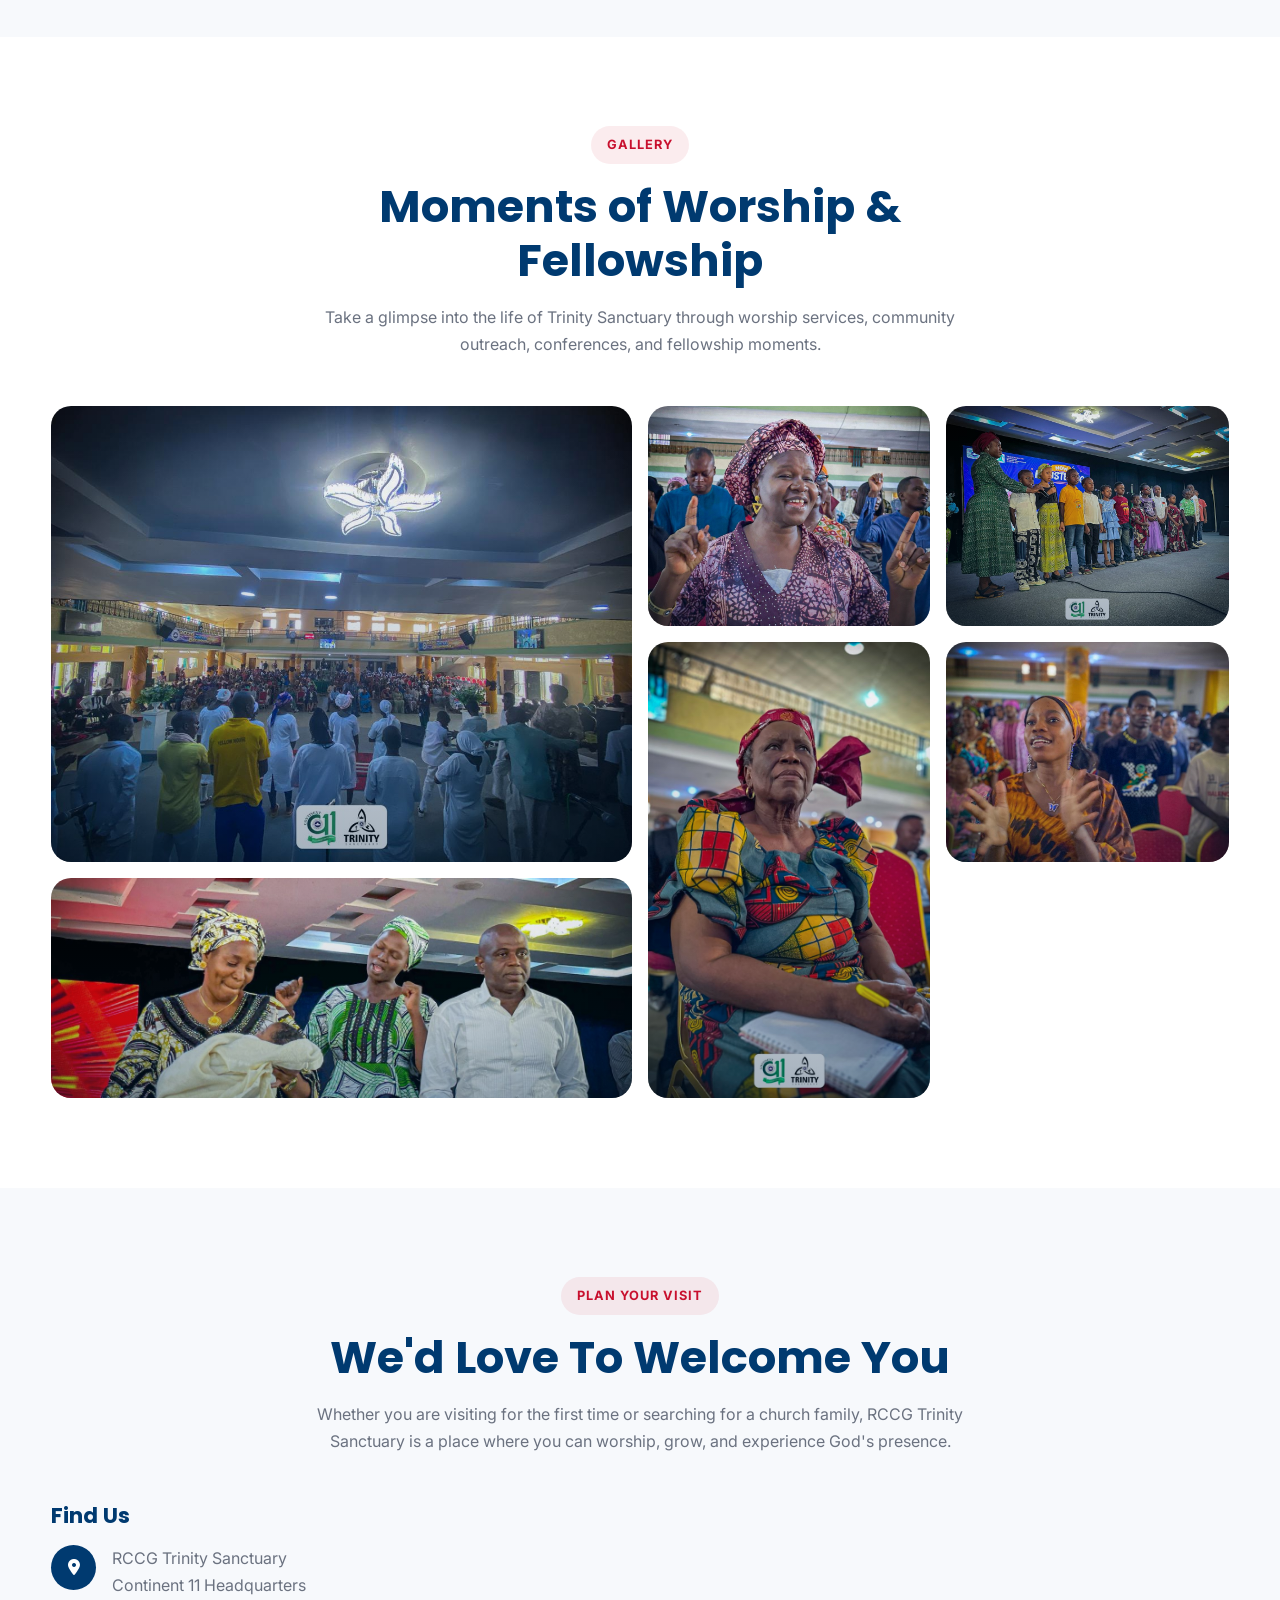
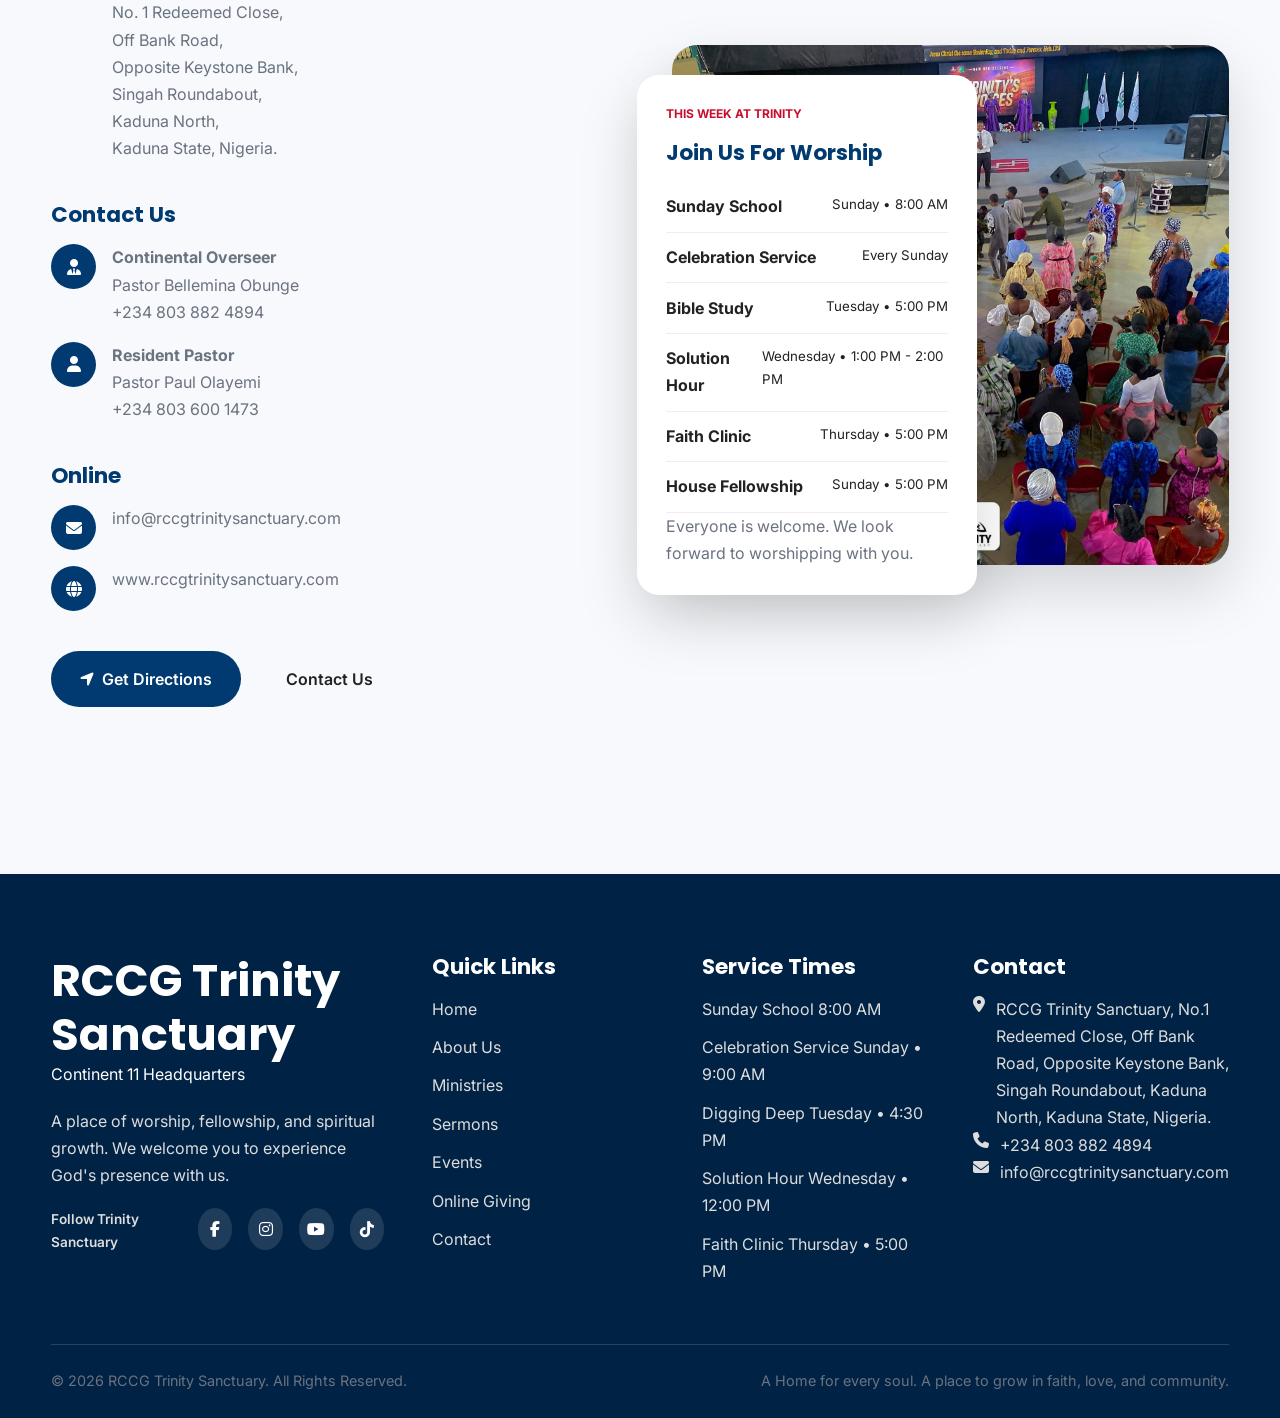
==== commit 0c92e6b6: "worked on sharing link, form submission destination and option to bookmark app" ====
--- a/index.html
+++ b/index.html
@@ -20,13 +20,16 @@
     <meta name="twitter:card" content="summary_large_image">
 
     <link rel="icon" href="assets/images/rccg-logo.jpeg" type="image/x-icon">
+    <link rel="apple-touch-icon" href="assets/images/rccg-logo.jpeg">
+    <link rel="manifest" href="manifest.json">
+
     <link rel="stylesheet" href="https://cdnjs.cloudflare.com/ajax/libs/font-awesome/6.7.2/css/all.min.css">
-
     <link rel="stylesheet" href="css/style.css">
     <link rel="stylesheet" href="css/animations.css">
     <link rel="stylesheet" href="css/responsive.css">
 
     <script src="js/theme.js"></script>
+    <script src="js/live-banner.js"></script>
 </head>
 
 <body>
--- a/css/style.css
+++ b/css/style.css
@@ -24,6 +24,84 @@
     --hover-shadow:
     0 25px 60px rgba(0,0,0,.15);
 
+}
+
+/* Live Service Banner */
+.live-service-banner {
+    background: linear-gradient(90deg, #C8102E 0%, #A10E26 100%);
+    color: #FFFFFF;
+    padding: 0.65rem 1rem;
+    font-size: 0.9rem;
+    position: relative;
+    z-index: 1001;
+    box-shadow: 0 4px 15px rgba(200, 16, 46, 0.3);
+}
+
+.banner-container {
+    max-width: 1200px;
+    margin: 0 auto;
+    display: flex;
+    align-items: center;
+    justify-content: center;
+    gap: 1rem;
+    flex-wrap: wrap;
+}
+
+.live-pulse-dot {
+    width: 10px;
+    height: 10px;
+    background: #4ADE80;
+    border-radius: 50%;
+    box-shadow: 0 0 0 0 rgba(74, 222, 128, 0.7);
+    animation: livePulse 1.5s infinite;
+}
+
+@keyframes livePulse {
+    0% {
+        transform: scale(0.95);
+        box-shadow: 0 0 0 0 rgba(74, 222, 128, 0.7);
+    }
+    70% {
+        transform: scale(1);
+        box-shadow: 0 0 0 8px rgba(74, 222, 128, 0);
+    }
+    100% {
+        transform: scale(0.95);
+        box-shadow: 0 0 0 0 rgba(74, 222, 128, 0);
+    }
+}
+
+.btn-live-watch {
+    background: #FFFFFF;
+    color: #C8102E;
+    padding: 0.3rem 0.85rem;
+    border-radius: 50px;
+    font-size: 0.8rem;
+    font-weight: 800;
+    display: inline-flex;
+    align-items: center;
+    gap: 0.4rem;
+    transition: transform 0.2s ease, background 0.2s ease;
+}
+
+.btn-live-watch:hover {
+    background: #FACC15;
+    color: #002B55;
+    transform: scale(1.04);
+}
+
+.close-live-banner {
+    background: transparent;
+    border: none;
+    color: #FFFFFF;
+    font-size: 1.2rem;
+    cursor: pointer;
+    margin-left: auto;
+    opacity: 0.8;
+}
+
+.close-live-banner:hover {
+    opacity: 1;
 }
 
 
@@ -594,6 +672,50 @@
     border-top-color: var(--clr-border);
 }
 
+[data-theme="dark"] .story-card,
+[data-theme="dark"] .mission-card,
+[data-theme="dark"] .vision-card,
+[data-theme="dark"] .leader-profile,
+[data-theme="dark"] .filter-btn,
+[data-theme="dark"] .form-control,
+[data-theme="dark"] .contact-info-card,
+[data-theme="dark"] .category-card,
+[data-theme="dark"] .notification-wrapper,
+[data-theme="dark"] .feature-item {
+    background-color: var(--clr-card-bg) !important;
+    border-color: var(--clr-border) !important;
+    color: var(--clr-text) !important;
+}
+
+[data-theme="dark"] .filter-btn {
+    color: #E2E8F0;
+    background: #152238;
+}
+
+[data-theme="dark"] .filter-btn.active,
+[data-theme="dark"] .filter-btn:hover {
+    background: var(--clr-secondary) !important;
+    color: #FFFFFF !important;
+}
+
+[data-theme="dark"] .section-tag {
+    background: rgba(230, 57, 70, 0.15) !important;
+    color: #FF6B6B !important;
+}
+
+[data-theme="dark"] input,
+[data-theme="dark"] select,
+[data-theme="dark"] textarea {
+    background-color: #0F172A !important;
+    color: #F8FAFC !important;
+    border-color: #334155 !important;
+}
+
+[data-theme="dark"] input::placeholder,
+[data-theme="dark"] textarea::placeholder {
+    color: #64748B !important;
+}
+
 [data-theme="dark"] #this-week {
     background: #091022 !important;
 }
@@ -681,7 +803,7 @@
 
     max-width:700px;
 
-    padding-top:5rem;
+    padding-top:clamp(8.5rem, 13vw, 11rem);
 
 }
 
--- a/css/responsive.css
+++ b/css/responsive.css
@@ -228,7 +228,8 @@
     .sermon-hero,
     .events-hero,
     .gallery-hero,
-    .contact-hero {
+    .contact-hero,
+    .give-hero {
         padding: 7.5rem 0 3.5rem !important;
         min-height: auto;
     }
@@ -243,7 +244,8 @@
     .times-grid,
     .leaders-grid,
     .mission-grid,
-    .category-grid {
+    .category-grid,
+    .categories-grid {
         grid-template-columns: 1fr !important;
         gap: 1.2rem;
     }
@@ -371,4 +373,22 @@
     .map-section {
         height: 280px !important;
     }
-}
+
+    /* Small phone optimizations for Giving Page */
+    .bank-card, .notification-wrapper {
+        padding: 1.6rem 1.1rem !important;
+        border-radius: 20px !important;
+    }
+
+    .account-num {
+        font-size: 1.45rem !important;
+        letter-spacing: 1px !important;
+        word-break: break-all;
+    }
+
+    .bank-card-header {
+        flex-direction: column;
+        align-items: flex-start;
+        gap: 0.8rem;
+    }
+}
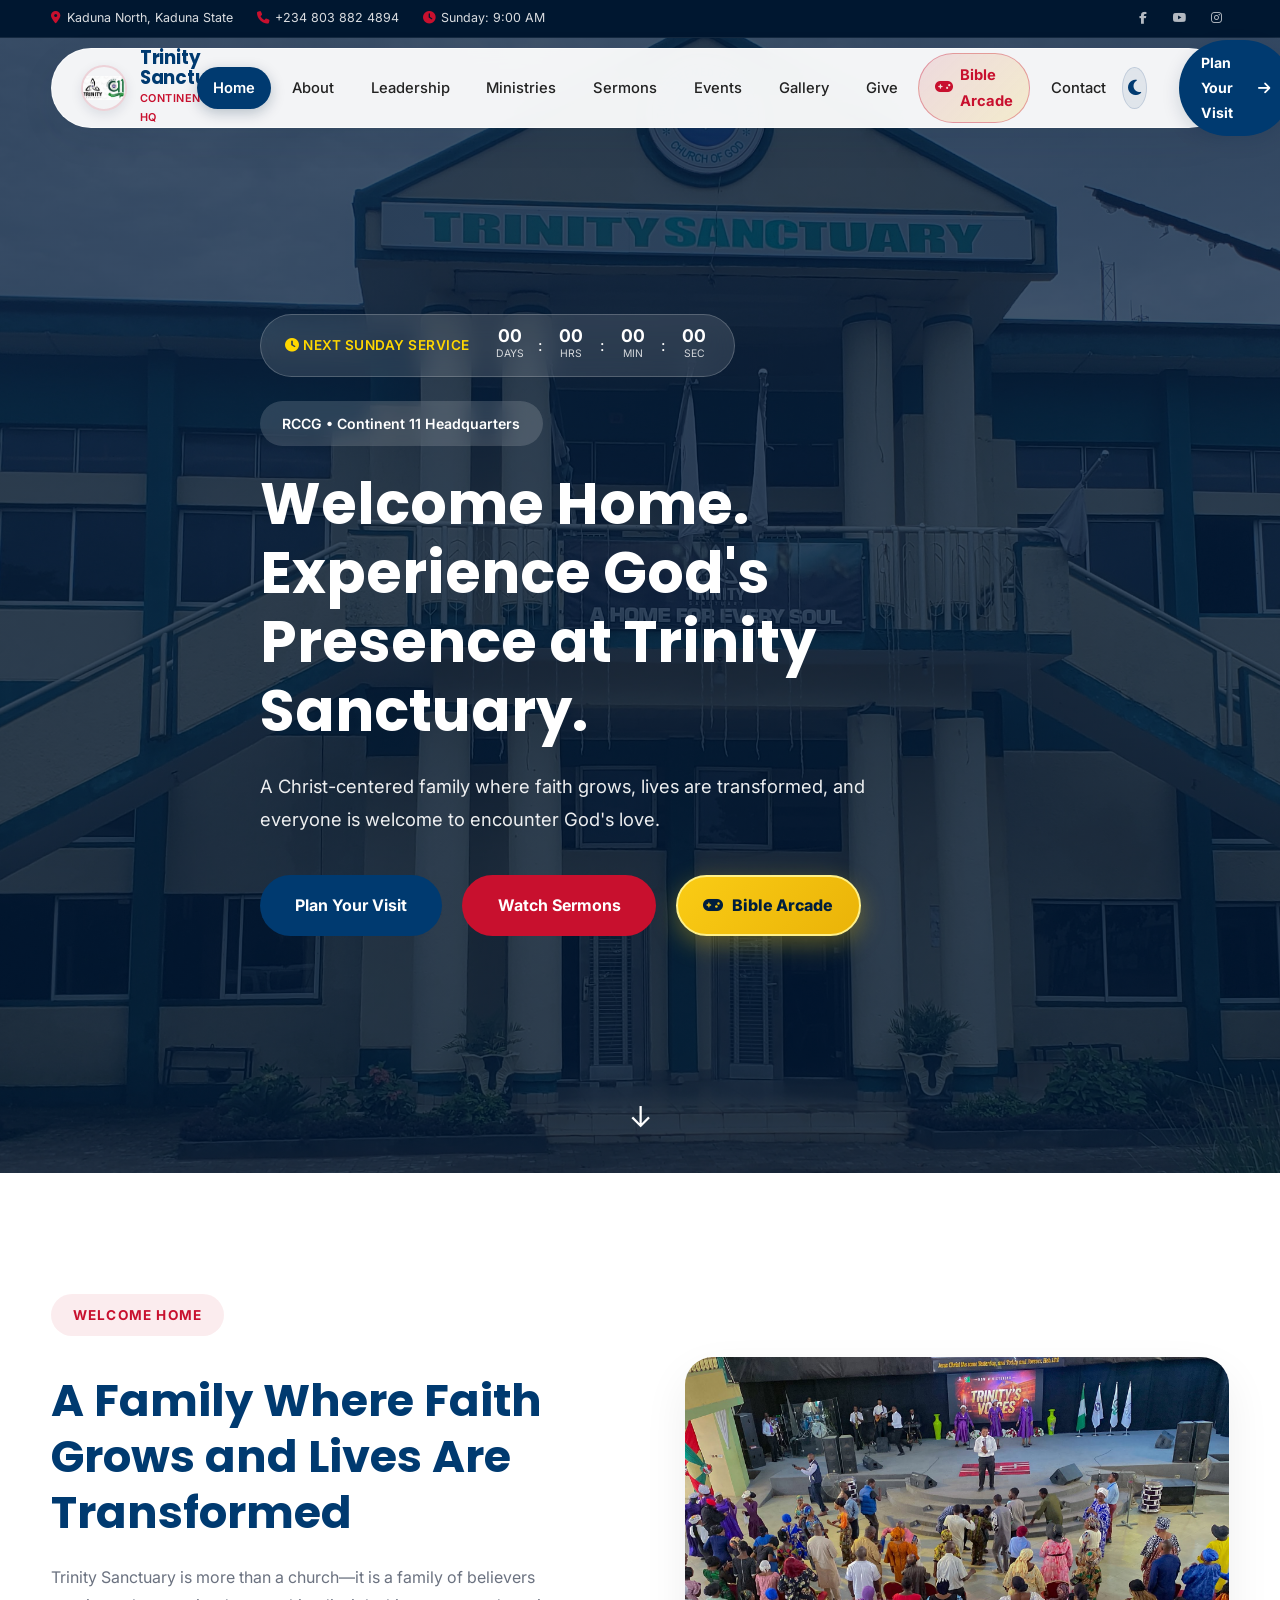
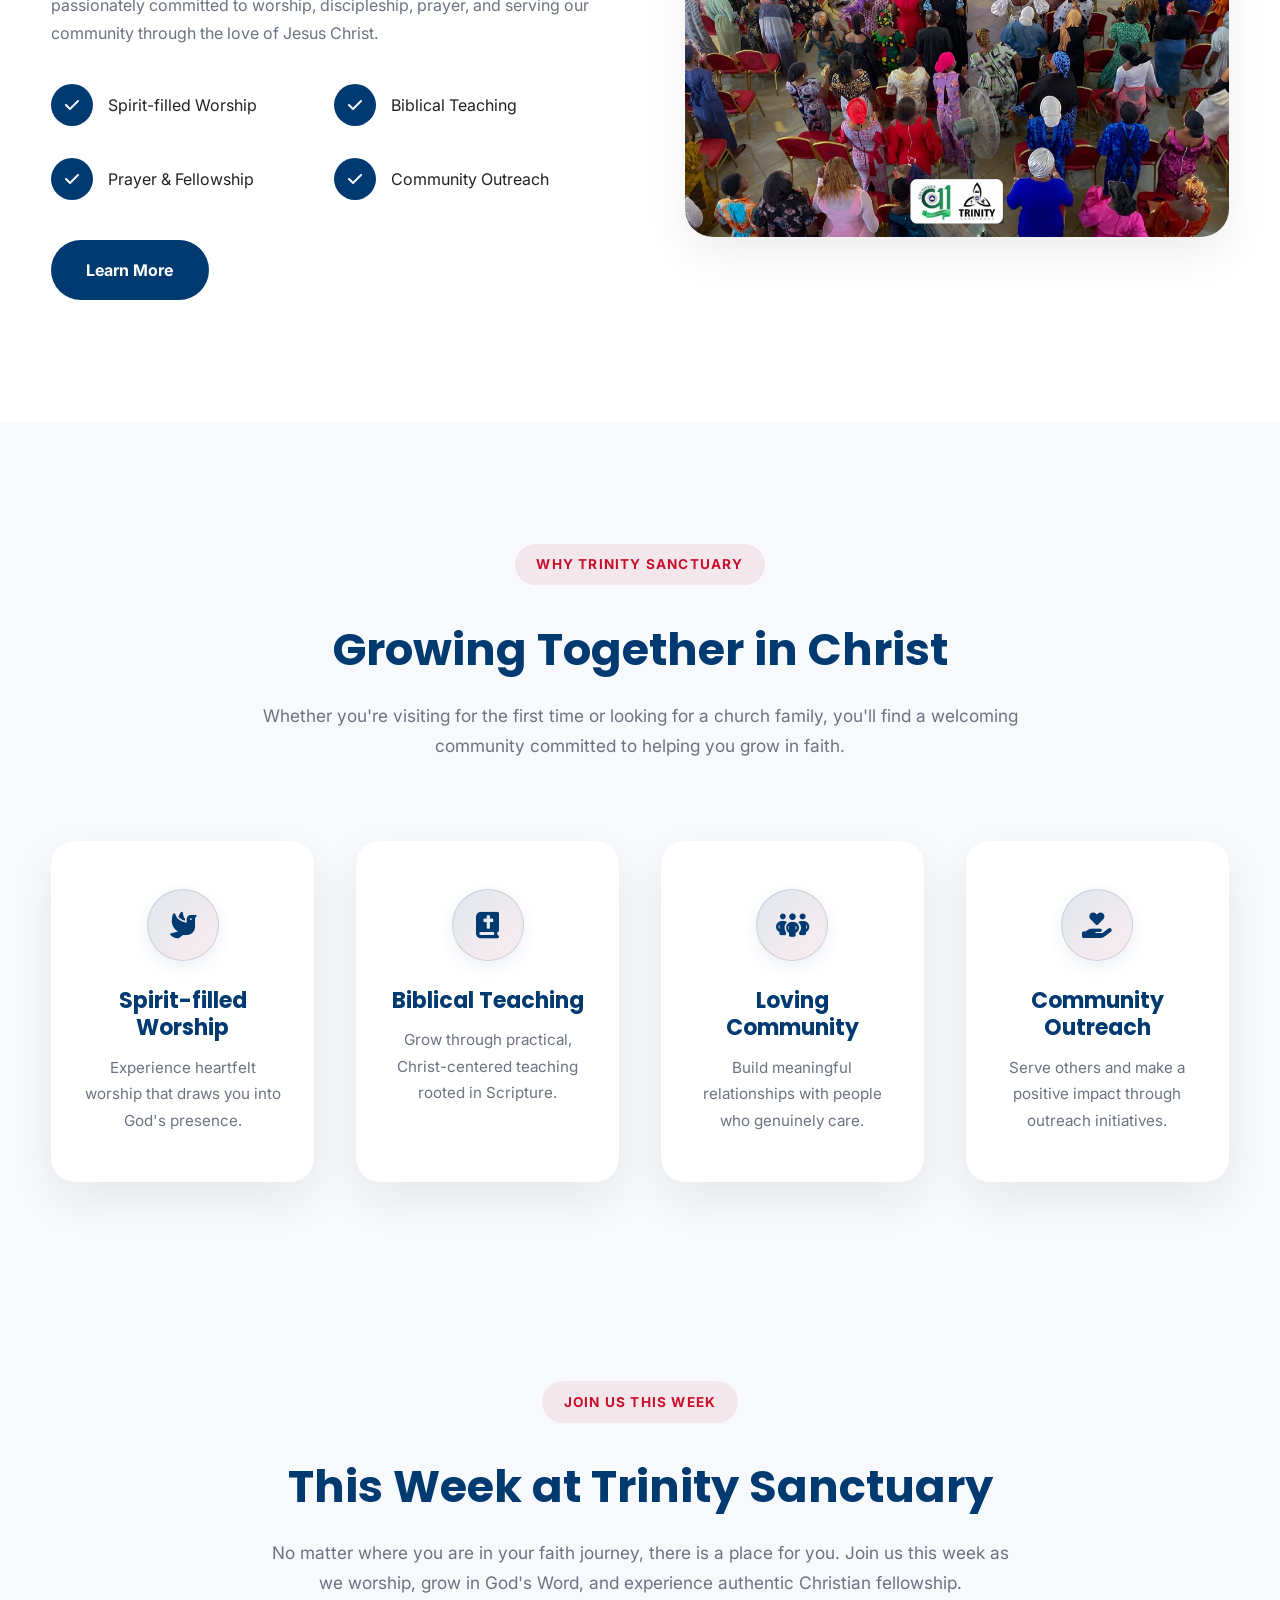
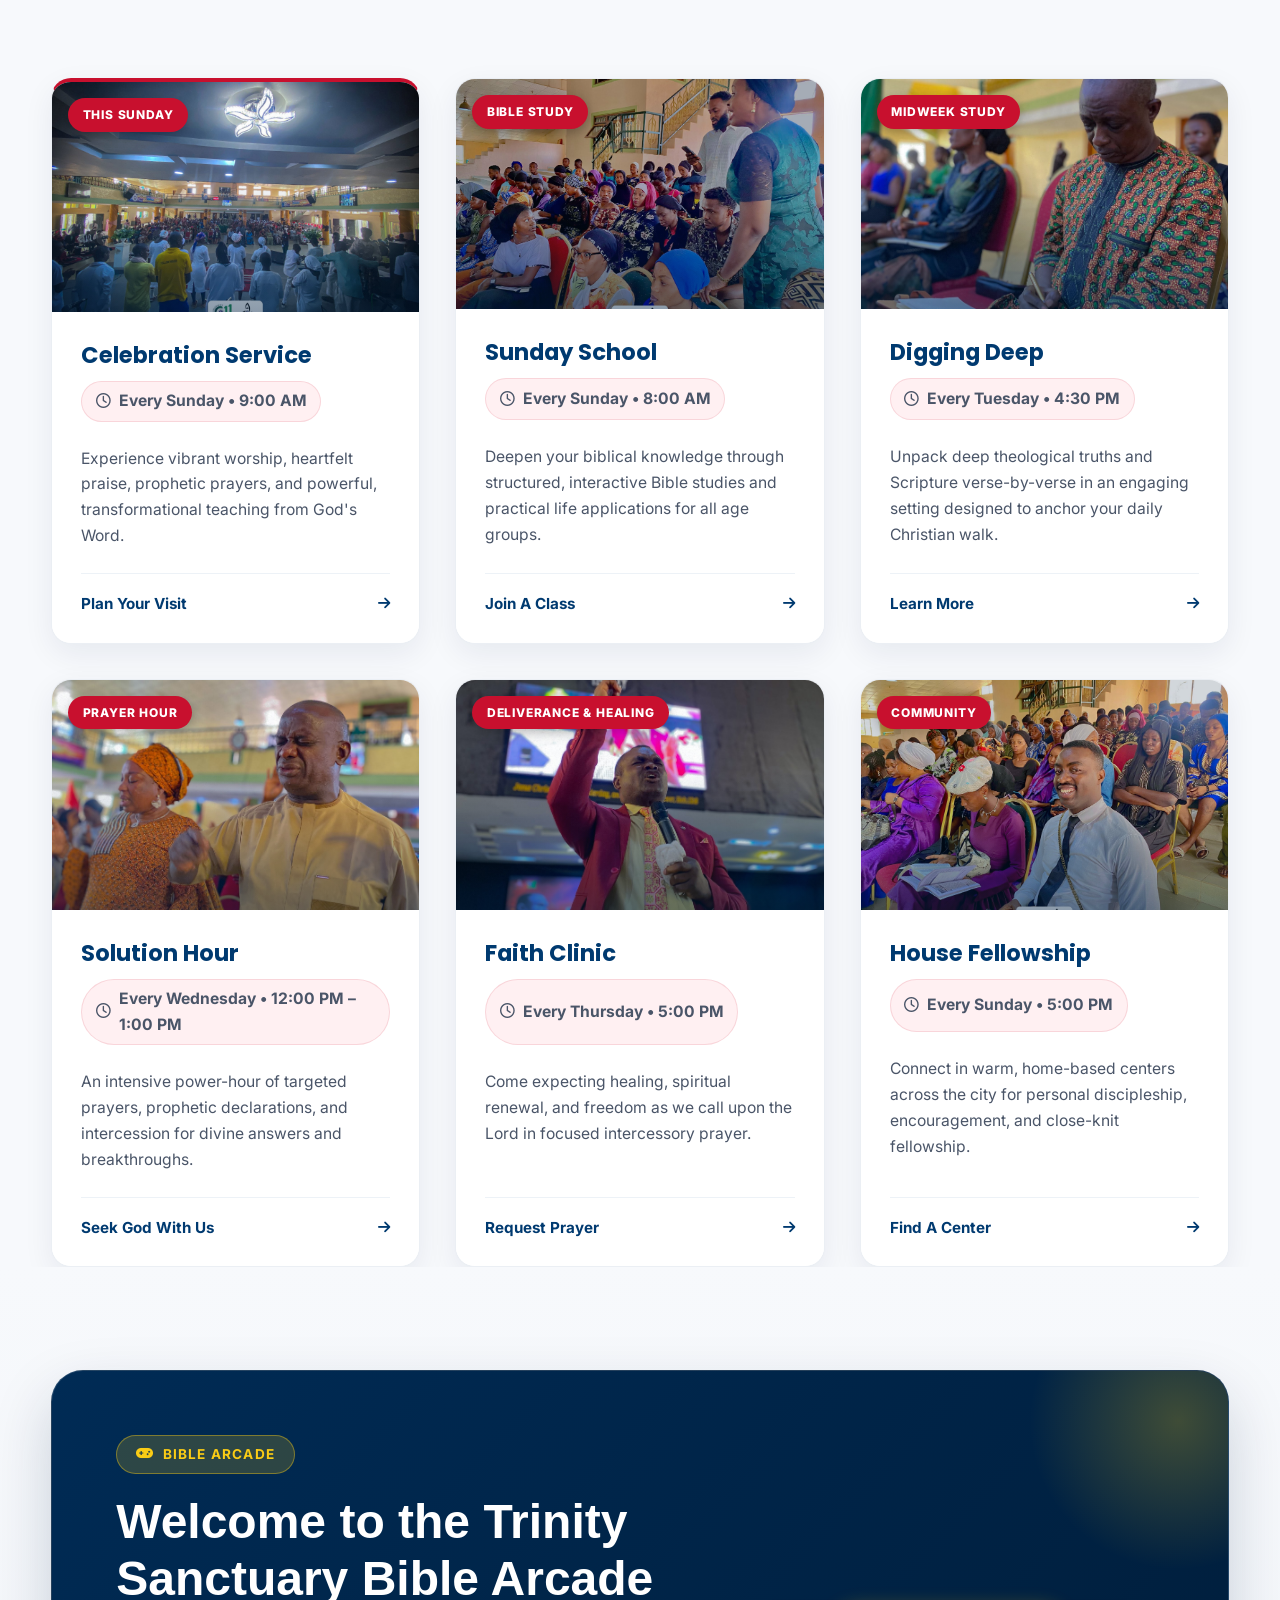
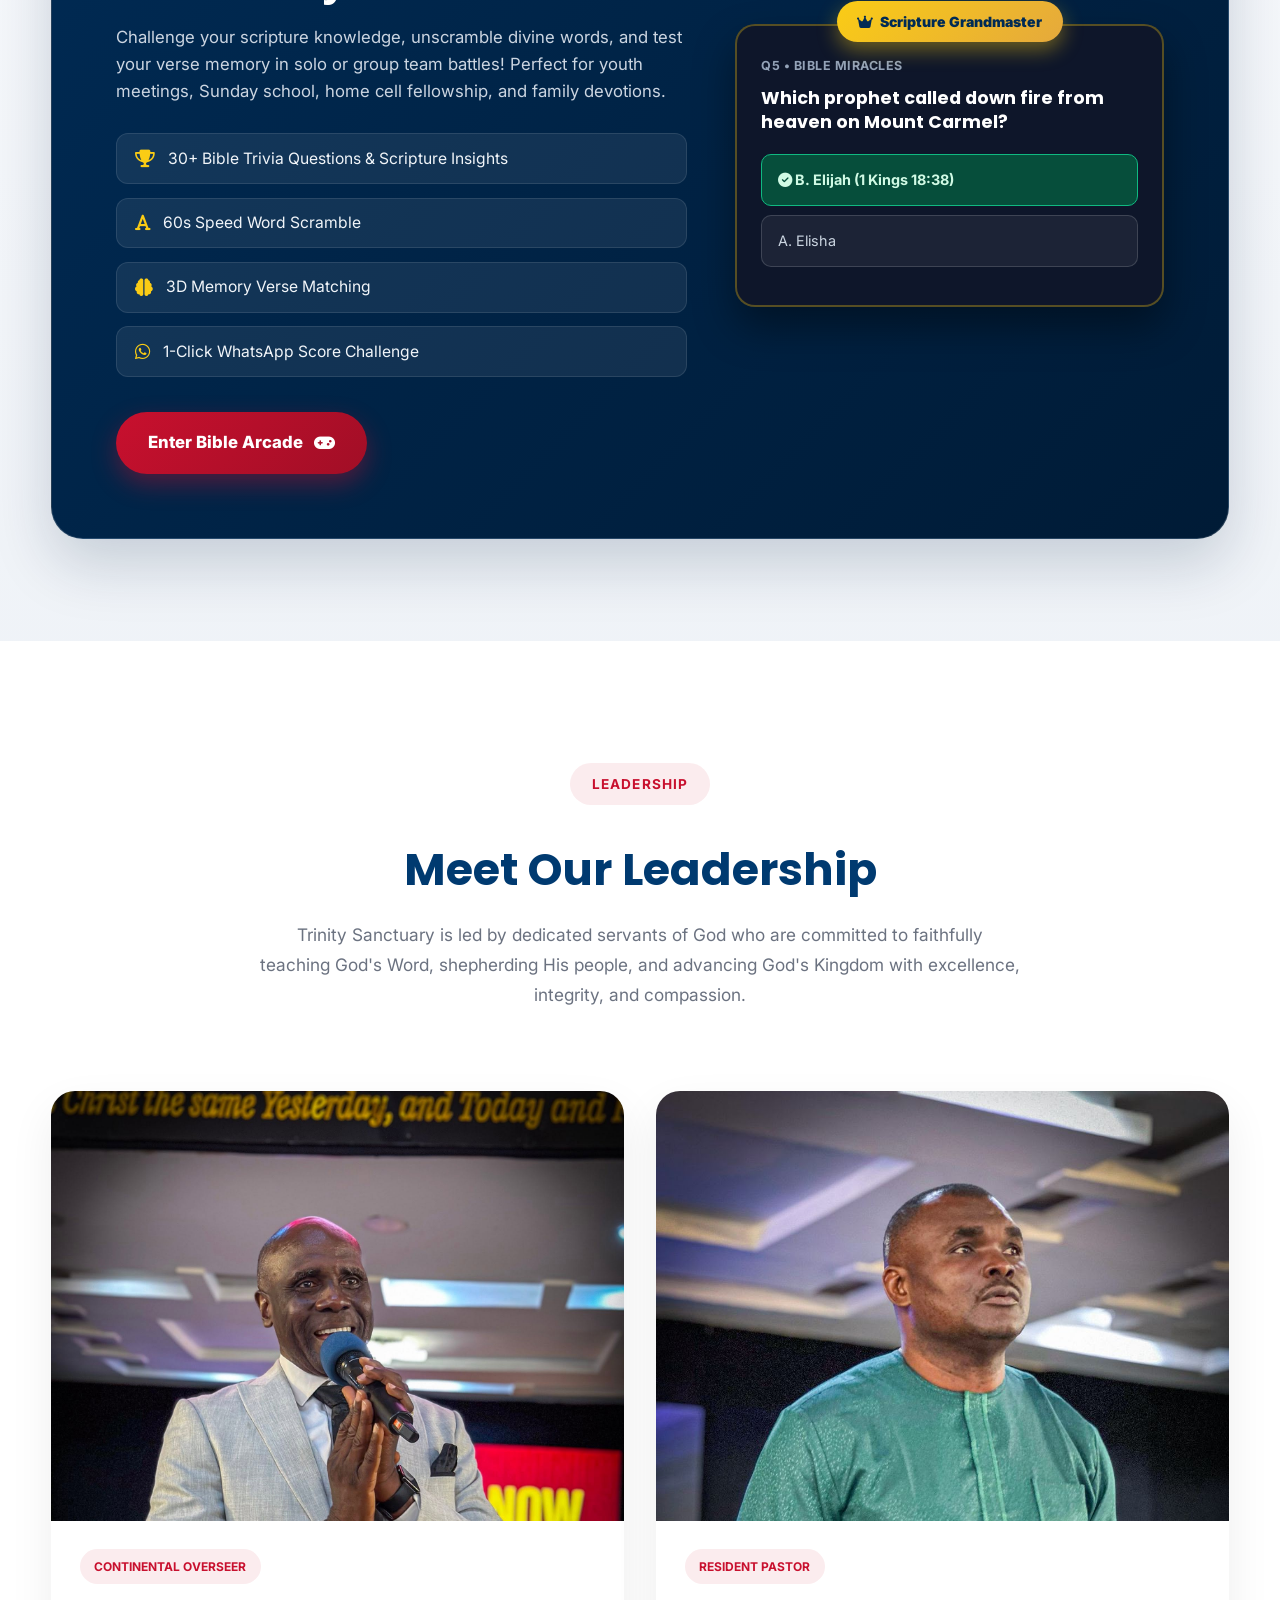
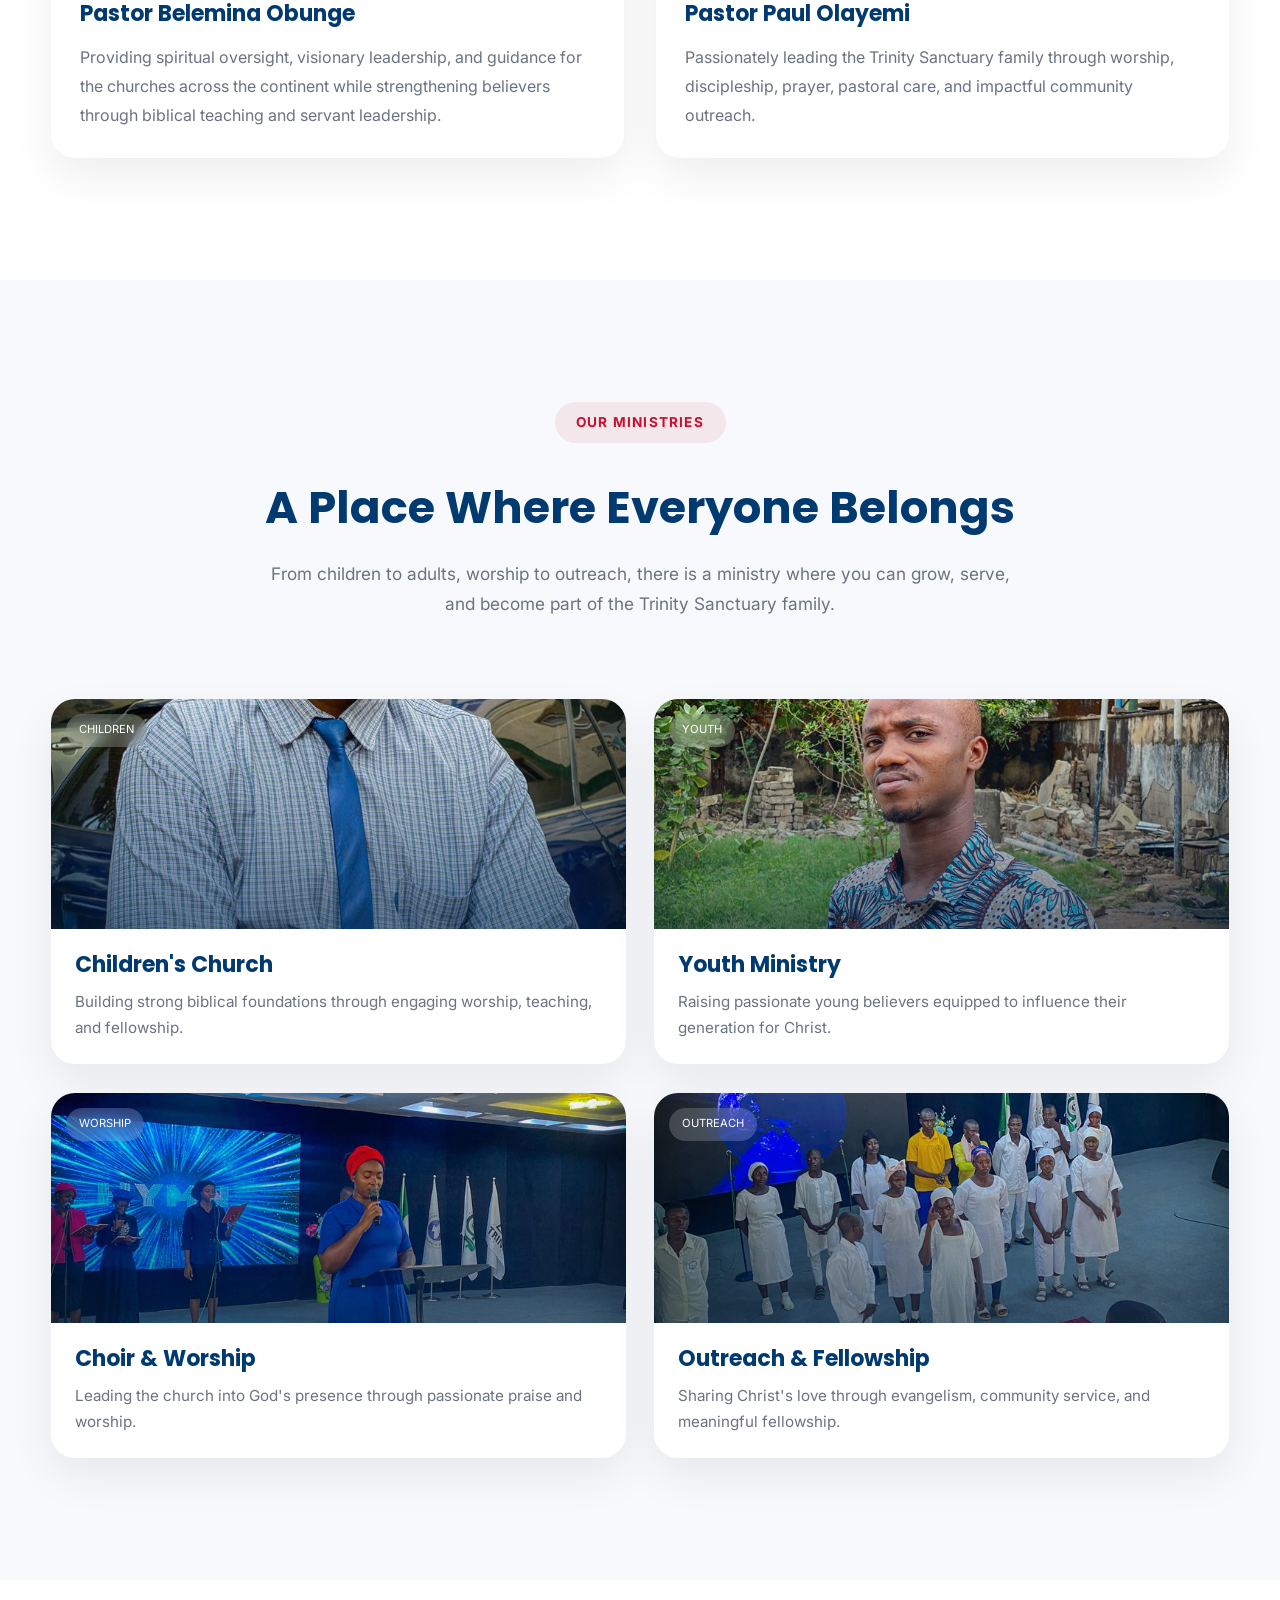
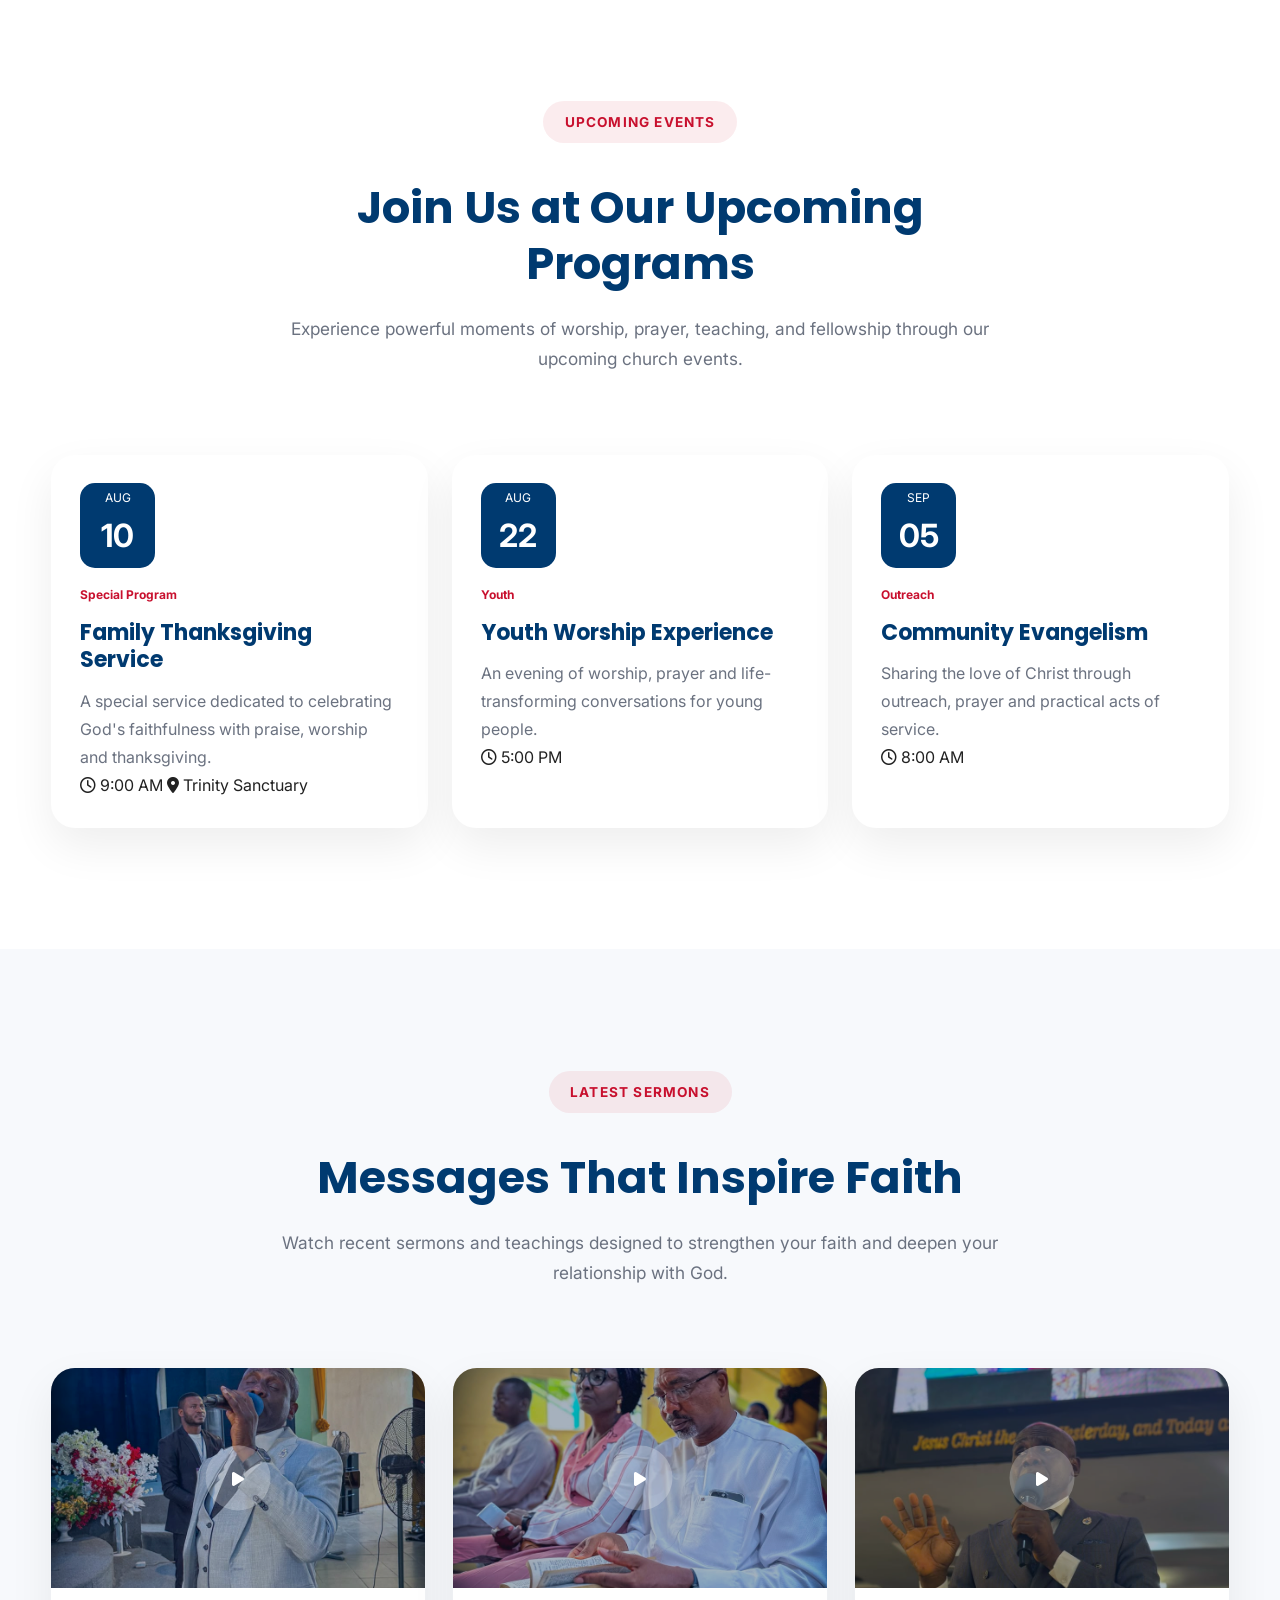
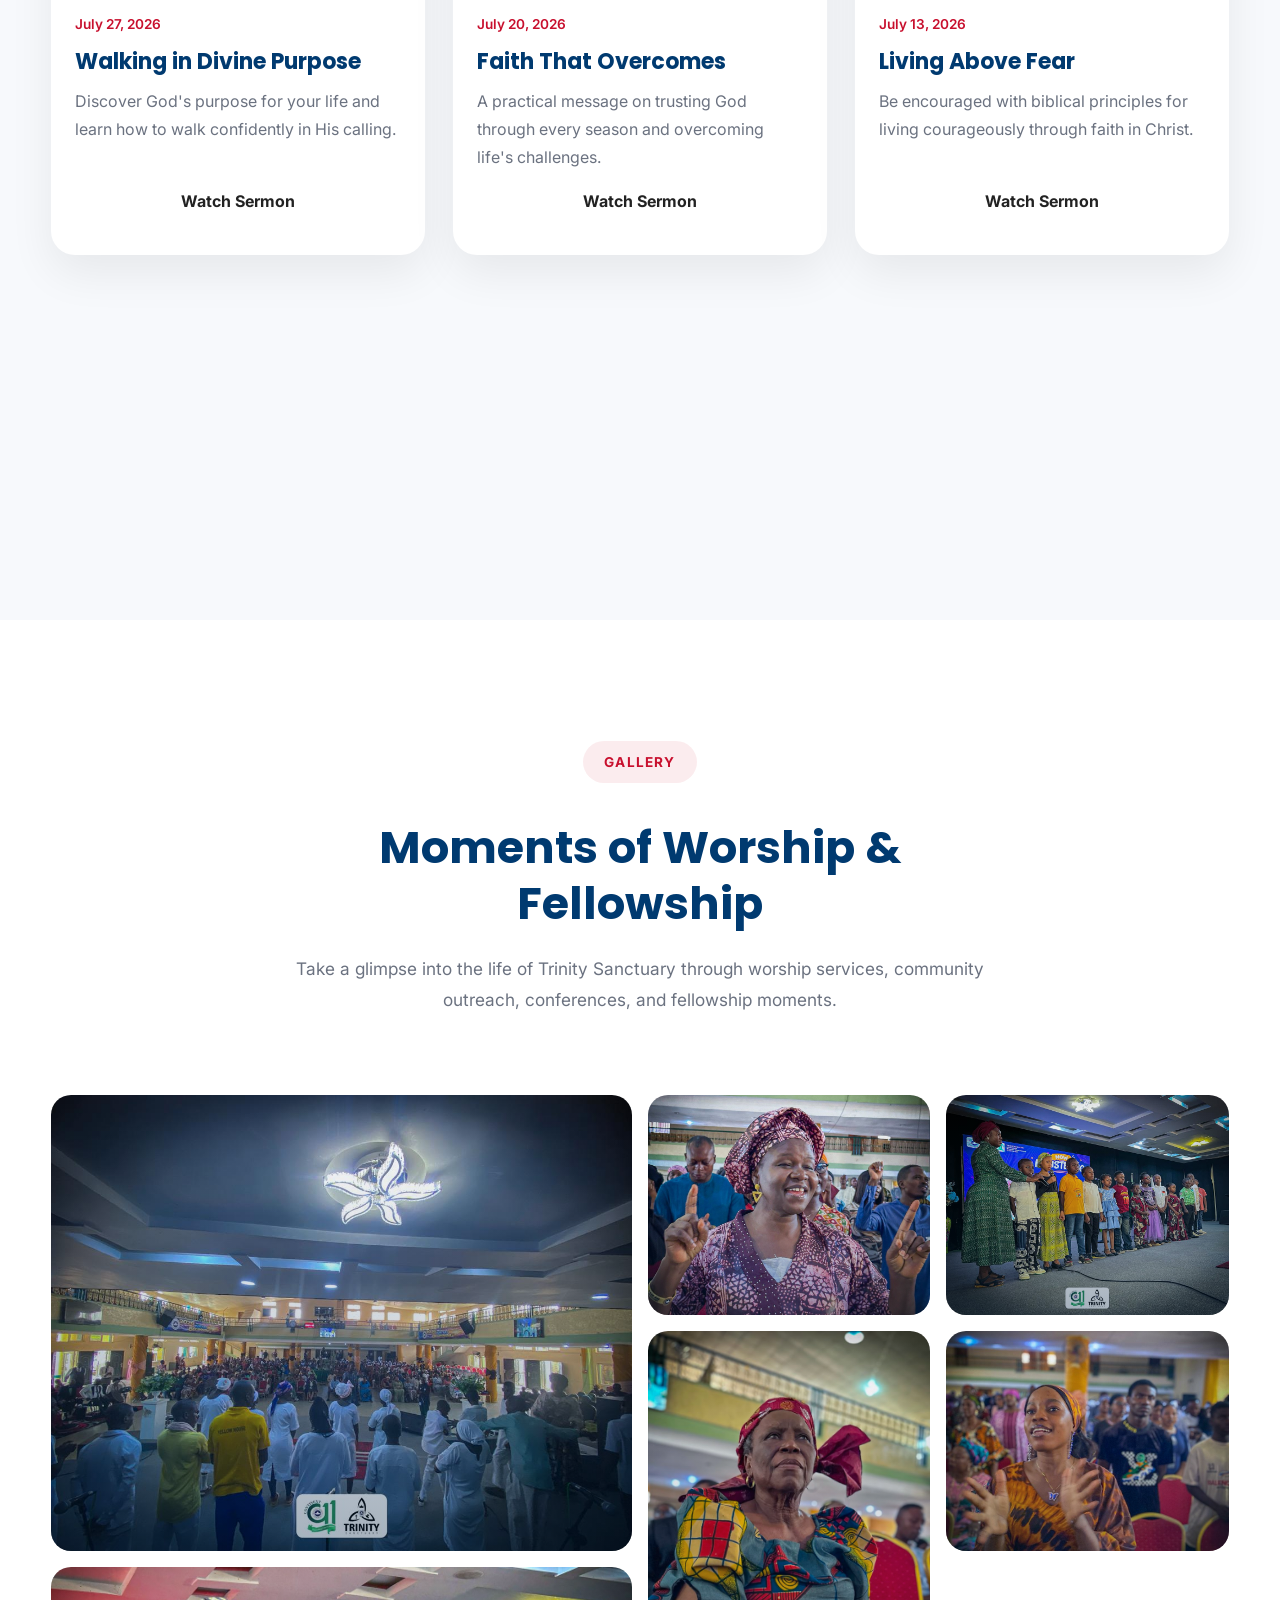
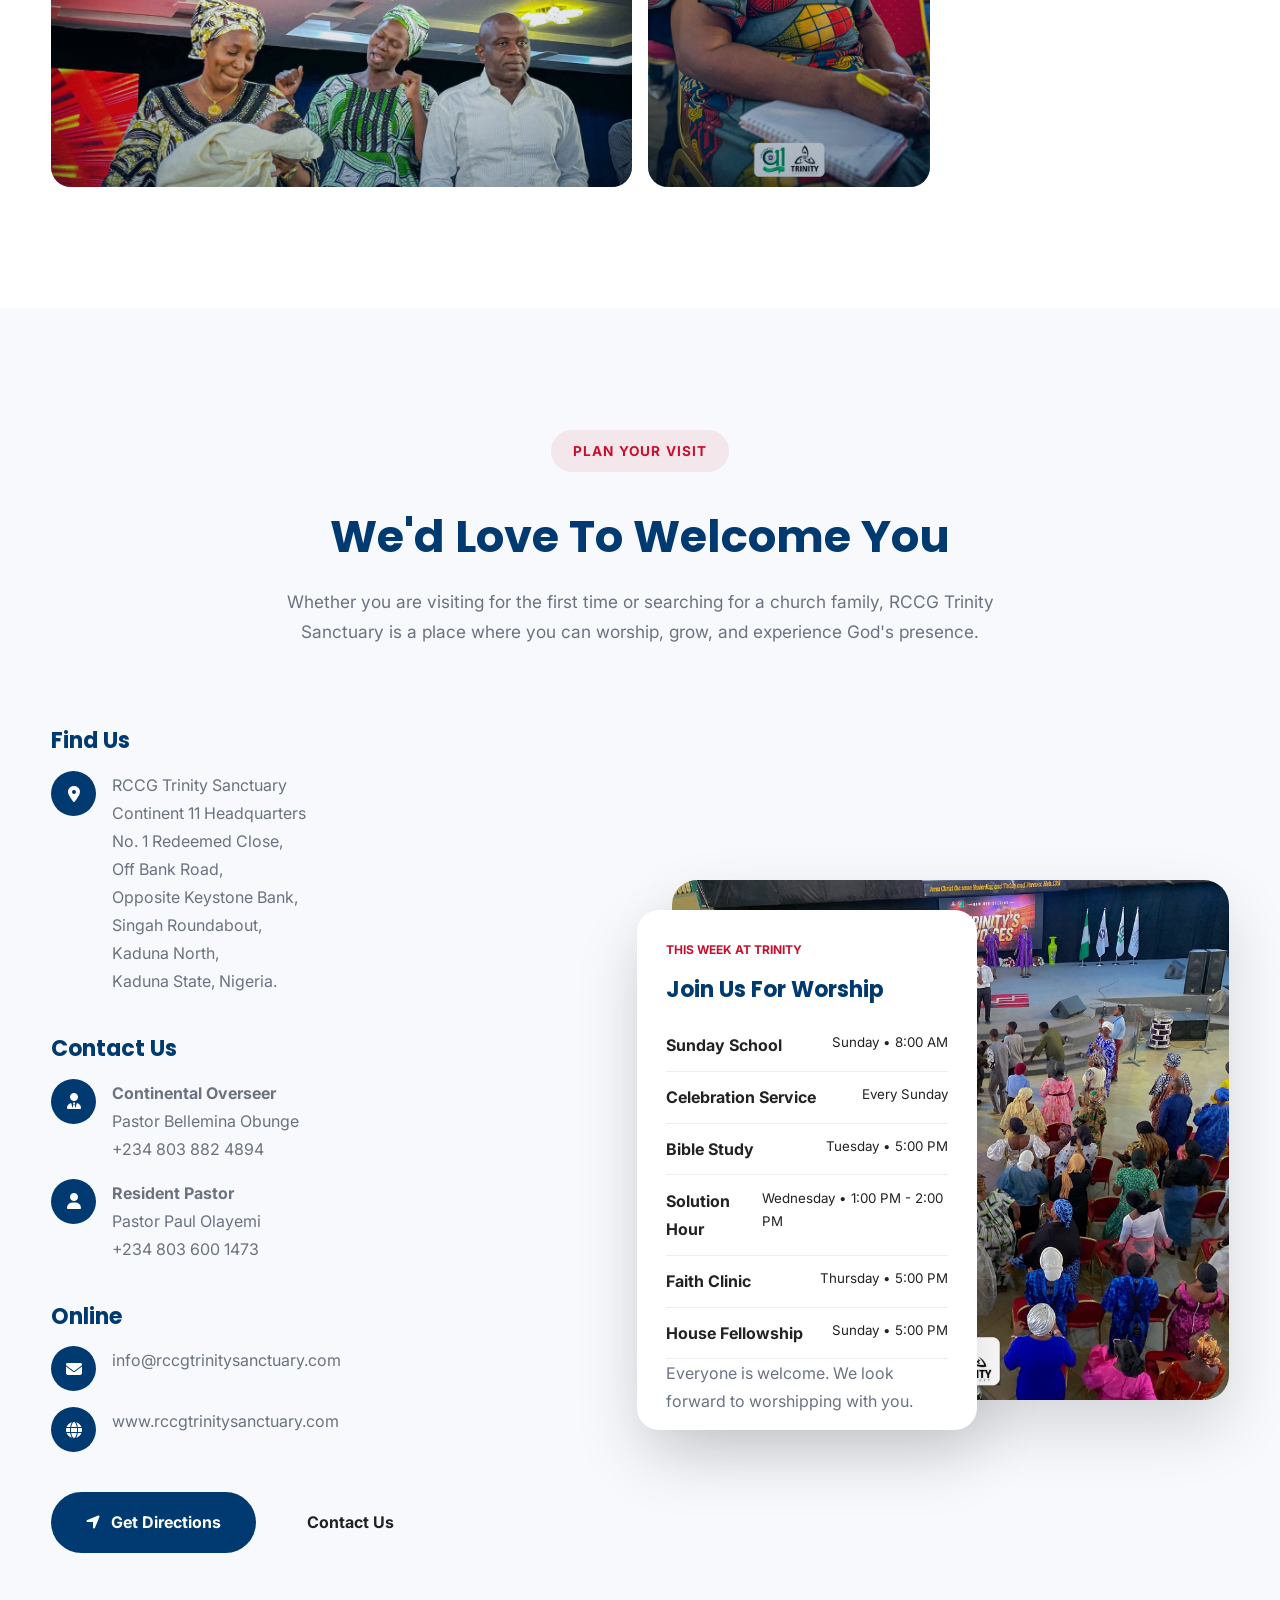
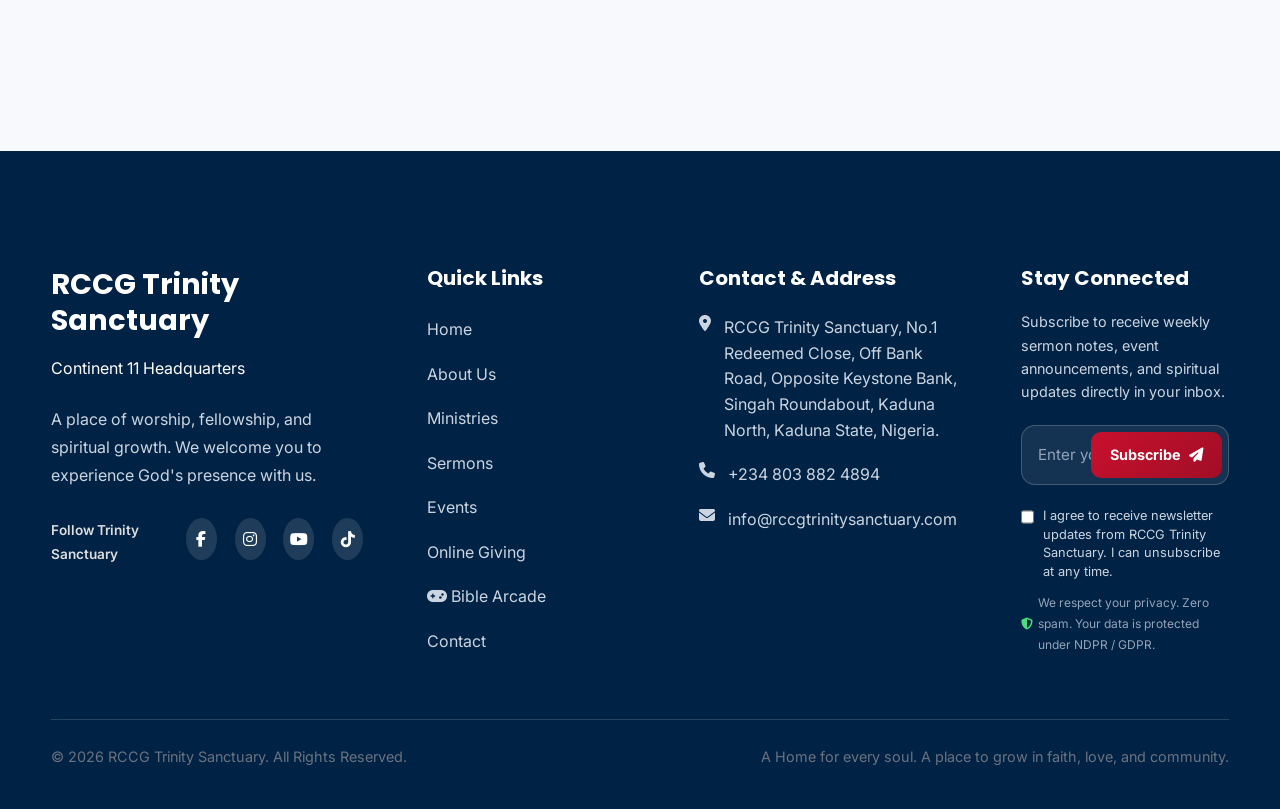
==== commit 386757f3: "feat: Add Bible Arcade games hub, generous whitespace styling, responsive system & SEO updates" ====
--- a/index.html
+++ b/index.html
@@ -5,19 +5,24 @@
     <meta charset="UTF-8">
     <meta name="viewport" content="width=device-width, initial-scale=1.0">
 
-    <title>RCCG Trinity Sanctuary | Continent 11 Headquarters</title>
+    <title>RCCG Trinity Sanctuary | Continent 11 Headquarters Kaduna</title>
 
     <meta name="description"
-        content="Welcome to RCCG Trinity Sanctuary, Continent 11 Headquarters. Join us for worship, fellowship, and spiritual growth.">
+        content="Welcome to RCCG Trinity Sanctuary, Continent 11 HQ Kaduna. Experience Spirit-filled worship, powerful sermons, events, community outreach, and play in our interactive Bible Arcade (Trivia, Word Scramble & Verse Match).">
+    <meta name="keywords"
+        content="RCCG Trinity Sanctuary, RCCG Kaduna, Continent 11 HQ, Christian Church Kaduna, Bible Arcade, Bible Trivia, Sunday Service Kaduna">
 
     <!-- Open Graph Social Sharing -->
     <meta property="og:type" content="website">
-    <meta property="og:title" content="RCCG Trinity Sanctuary | Continent 11 Headquarters">
+    <meta property="og:title" content="RCCG Trinity Sanctuary | Continent 11 Headquarters Kaduna">
     <meta property="og:description"
-        content="Welcome to RCCG Trinity Sanctuary. Join us for worship, fellowship, and spiritual growth in Kaduna, Nigeria.">
+        content="Welcome to RCCG Trinity Sanctuary, Kaduna. Join us for worship, fellowship, spiritual growth, and play interactive Scripture games in our Bible Arcade! 📖✨">
     <meta property="og:image" content="assets/images/church-building.jpg">
     <meta property="og:url" content="https://rccgtrinitysanctuary.com">
     <meta name="twitter:card" content="summary_large_image">
+    <meta name="twitter:title" content="RCCG Trinity Sanctuary | Continent 11 HQ Kaduna">
+    <meta name="twitter:description"
+        content="Spirit-filled worship, powerful teachings, and interactive Bible Arcade games for all age groups.">
 
     <link rel="icon" href="assets/images/rccg-logo.jpeg" type="image/x-icon">
     <link rel="apple-touch-icon" href="assets/images/rccg-logo.jpeg">
@@ -93,6 +98,10 @@
                         Watch Sermons
                     </a>
 
+                    <a href="trivia.html" class="btn btn-hero-game">
+                        <i class="fa-solid fa-gamepad"></i> Bible Arcade
+                    </a>
+
                 </div>
 
             </div>
@@ -500,6 +509,60 @@
                 </div>
 
             </div>
+
+            <!-- ==========================================
+                 INTERACTIVE TRIVIA SHOWCASE SECTION
+            ========================================== -->
+            <section id="trivia-showcase" class="trivia-showcase-section">
+                <div class="container">
+                    <div class="trivia-bento-card">
+                        <div class="trivia-bento-content">
+                            <span class="section-tag bento-tag">
+                                <i class="fa-solid fa-gamepad"></i> Bible Arcade
+                            </span>
+                            <h2>Welcome to the Trinity Sanctuary Bible Arcade</h2>
+                            <p>
+                                Challenge your scripture knowledge, unscramble divine words, and test your verse memory in solo or group team battles!
+                                Perfect for youth meetings, Sunday school, home cell fellowship, and family devotions.
+                            </p>
+                            <div class="bento-features-list">
+                                <div class="bento-feature-item">
+                                    <i class="fa-solid fa-trophy"></i>
+                                    <span>30+ Bible Trivia Questions & Scripture Insights</span>
+                                </div>
+                                <div class="bento-feature-item">
+                                    <i class="fa-solid fa-font"></i>
+                                    <span>60s Speed Word Scramble</span>
+                                </div>
+                                <div class="bento-feature-item">
+                                    <i class="fa-solid fa-brain"></i>
+                                    <span>3D Memory Verse Matching</span>
+                                </div>
+                                <div class="bento-feature-item">
+                                    <i class="fa-brands fa-whatsapp"></i>
+                                    <span>1-Click WhatsApp Score Challenge</span>
+                                </div>
+                            </div>
+                            <div class="bento-actions">
+                                <a href="trivia.html" class="btn btn-primary bento-btn" style="background: linear-gradient(135deg, var(--clr-secondary), #A10E26);">
+                                    <span>Enter Bible Arcade</span> <i class="fa-solid fa-gamepad"></i>
+                                </a>
+                            </div>
+                        </div>
+                        <div class="trivia-bento-preview">
+                            <div class="preview-badge-floating">
+                                <i class="fa-solid fa-crown"></i> Scripture Grandmaster
+                            </div>
+                            <div class="preview-card-mockup">
+                                <div class="mockup-q-tag">Q5 • Bible Miracles</div>
+                                <h4>Which prophet called down fire from heaven on Mount Carmel?</h4>
+                                <div class="mockup-option correct"><i class="fa-solid fa-circle-check"></i> B. Elijah (1 Kings 18:38)</div>
+                                <div class="mockup-option">A. Elisha</div>
+                            </div>
+                        </div>
+                    </div>
+                </div>
+            </section>
 
             <!-- ==========================================
             LEADERSHIP
--- a/css/style.css
+++ b/css/style.css
@@ -14,15 +14,15 @@
 
 :root{
 
-    --section-space:clamp(4rem,7vw,6rem);
-
-    --card-radius:22px;
+    --section-space:clamp(5.5rem,9.5vw,8.5rem);
+
+    --card-radius:24px;
 
     --soft-shadow:
-    0 15px 40px rgba(0,0,0,.08);
+    0 18px 45px rgba(0,0,0,.07);
 
     --hover-shadow:
-    0 25px 60px rgba(0,0,0,.15);
+    0 28px 65px rgba(0,0,0,.14);
 
 }
 
@@ -139,7 +139,7 @@
 
     background:var(--clr-white);
 
-    line-height:1.7;
+    line-height:1.78;
 
     overflow-x:hidden;
 
@@ -214,7 +214,7 @@
 
     color:var(--clr-text-heading);
 
-    line-height:1.2;
+    line-height:1.25;
 
 }
 
@@ -222,7 +222,9 @@
 
 h1{
 
-    font-size:clamp(2.3rem,5vw,5rem);
+    font-size:clamp(2.4rem,5vw,5rem);
+
+    margin-bottom:1.5rem;
 
 }
 
@@ -232,13 +234,17 @@
 
     font-size:clamp(2rem,3.5vw,3rem);
 
+    margin-bottom:1.35rem;
+
 }
 
 
 
 h3{
 
-    font-size:1.35rem;
+    font-size:1.38rem;
+
+    margin-bottom:1rem;
 
 }
 
@@ -247,6 +253,8 @@
 p{
 
     color:var(--clr-text-light);
+
+    line-height:1.75;
 
 }
 
@@ -259,7 +267,7 @@
 
 .container{
 
-    width:min(90%,1200px);
+    width:min(92%,1240px);
 
     margin-inline:auto;
 
@@ -280,13 +288,13 @@
 
     justify-content:center;
 
-    gap:.5rem;
-
-    padding:.9rem 1.8rem;
+    gap:.65rem;
+
+    padding:1rem 2.2rem;
 
     border-radius:999px;
 
-    font-weight:600;
+    font-weight:700;
 
     transition:.3s ease;
 
@@ -517,6 +525,52 @@
     background: var(--clr-primary);
     font-weight: 600;
     box-shadow: 0 4px 14px rgba(0, 34, 68, 0.25);
+}
+
+.nav-menu a.nav-game-highlight {
+    background: linear-gradient(135deg, rgba(200, 16, 46, 0.12), rgba(250, 204, 21, 0.18));
+    border: 1.5px solid rgba(200, 16, 46, 0.35);
+    color: var(--clr-secondary) !important;
+    font-weight: 700;
+    display: inline-flex;
+    align-items: center;
+    gap: 0.4rem;
+}
+
+.nav-menu a.nav-game-highlight:hover {
+    background: linear-gradient(135deg, var(--clr-secondary), #A10E26);
+    color: #FFFFFF !important;
+    border-color: var(--clr-secondary);
+    box-shadow: 0 4px 15px rgba(200, 16, 46, 0.35);
+    transform: translateY(-1px);
+}
+
+.nav-menu a.nav-game-highlight.active {
+    background: linear-gradient(135deg, var(--clr-secondary), #A10E26) !important;
+    color: #FFFFFF !important;
+    border-color: var(--clr-secondary);
+}
+
+.btn-hero-game {
+    background: linear-gradient(135deg, #FACC15 0%, #EAB308 100%);
+    color: #001E3D !important;
+    font-weight: 800;
+    border: 2px solid #FEF08A;
+    padding: 0.9rem 1.6rem;
+    border-radius: 50px;
+    box-shadow: 0 8px 25px rgba(250, 204, 21, 0.35);
+    display: inline-flex;
+    align-items: center;
+    gap: 0.55rem;
+    text-decoration: none;
+    transition: all 0.3s ease;
+}
+
+.btn-hero-game:hover {
+    background: linear-gradient(135deg, #FFFFFF 0%, #FDE047 100%);
+    color: #001E3D !important;
+    transform: translateY(-3px) scale(1.03);
+    box-shadow: 0 12px 30px rgba(250, 204, 21, 0.5);
 }
 
 /* Action Button & Toggle Cluster */
@@ -801,9 +855,11 @@
 
     z-index:2;
 
-    max-width:700px;
-
-    padding-top:clamp(8.5rem, 13vw, 11rem);
+    max-width:760px;
+
+    padding-top:clamp(9.5rem, 15vw, 12.5rem);
+
+    padding-bottom:clamp(5.5rem, 9vw, 8rem);
 
 }
 
@@ -811,9 +867,9 @@
 
     display:inline-block;
 
-    padding:.5rem 1rem;
-
-    margin-bottom:1.2rem;
+    padding:.6rem 1.4rem;
+
+    margin-bottom:1.5rem;
 
     background:rgba(255,255,255,.15);
 
@@ -823,7 +879,9 @@
 
     color:white;
 
-    font-size:.85rem;
+    font-size:.88rem;
+
+    font-weight:600;
 
 }
 
@@ -833,9 +891,11 @@
 
     color:white;
 
-    font-size:clamp(2rem,4vw,4.8rem);
-
-    margin-bottom:1.3rem;
+    font-size:clamp(2.2rem,4.5vw,5rem);
+
+    margin-bottom:1.5rem;
+
+    line-height:1.2;
 
 }
 
@@ -843,13 +903,15 @@
 
 .hero-content p{
 
-    color:rgba(255,255,255,.9);
-
-    font-size:1.1rem;
-
-    max-width:620px;
-
-    margin-bottom:2rem;
+    color:rgba(255,255,255,.92);
+
+    font-size:1.15rem;
+
+    line-height:1.8;
+
+    max-width:640px;
+
+    margin-bottom:2.4rem;
 
 }
 
@@ -861,7 +923,9 @@
 
     flex-wrap:wrap;
 
-    gap:1rem;
+    gap:1.25rem;
+
+    margin-top:0.5rem;
 
 }
 
@@ -918,7 +982,7 @@
 
     grid-template-columns:1fr 1fr;
 
-    gap:4rem;
+    gap:clamp(3.5rem, 7vw, 6rem);
 
     align-items:center;
 
@@ -930,7 +994,7 @@
 
     display:inline-block;
 
-    padding:.5rem 1rem;
+    padding:.55rem 1.35rem;
 
     border-radius:999px;
 
@@ -938,21 +1002,23 @@
 
     color:var(--clr-secondary);
 
-    font-size:.8rem;
+    font-size:.85rem;
 
     font-weight:700;
 
-    letter-spacing:1px;
+    letter-spacing:1.2px;
 
     text-transform:uppercase;
 
+    margin-bottom:1.1rem;
+
 }
 
 
 
 .welcome-content h2{
 
-    margin:1rem 0;
+    margin:1.2rem 0 1.4rem;
 
 }
 
@@ -960,9 +1026,11 @@
 
 .welcome-content p{
 
-    margin-bottom:1.5rem;
-
-    max-width:550px;
+    margin-bottom:2rem;
+
+    max-width:580px;
+
+    line-height:1.75;
 
 }
 
@@ -974,7 +1042,9 @@
 
     grid-template-columns:repeat(2,1fr);
 
-    gap:1rem;
+    gap:1.4rem;
+
+    margin-bottom:2.2rem;
 
 }
 
@@ -986,7 +1056,9 @@
 
     align-items:center;
 
-    gap:.7rem;
+    gap:.9rem;
+
+    padding:0.3rem 0;
 
 }
 
@@ -994,9 +1066,9 @@
 
 .feature i{
 
-    width:38px;
-
-    height:38px;
+    width:42px;
+
+    height:42px;
 
     border-radius:50%;
 
@@ -1010,15 +1082,17 @@
 
     align-items:center;
 
+    flex-shrink:0;
+
 }
 
 
 
 .welcome-image{
 
-    height:450px;
-
-    border-radius:var(--card-radius);
+    height:480px;
+
+    border-radius:28px;
 
     overflow:hidden;
 
@@ -1063,9 +1137,9 @@
 
 .section-header{
 
-    max-width:700px;
-
-    margin:0 auto 3rem;
+    max-width:760px;
+
+    margin:0 auto clamp(3.5rem, 7vw, 5rem);
 
     text-align:center;
 
@@ -1075,7 +1149,7 @@
 
 .section-header h2{
 
-    margin:1rem 0;
+    margin:1.2rem 0 1.4rem;
 
 }
 
@@ -1083,7 +1157,9 @@
 
 .section-header p{
 
-    font-size:1rem;
+    font-size:1.08rem;
+
+    line-height:1.75;
 
 }
 
@@ -1095,7 +1171,7 @@
 
     grid-template-columns:repeat(4,1fr);
 
-    gap:1.5rem;
+    gap:clamp(1.8rem, 4vw, 2.6rem);
 
 }
 
@@ -1105,7 +1181,7 @@
 
     background:white;
 
-    padding:2rem 1.5rem;
+    padding:clamp(2.2rem, 4.5vw, 3rem) 1.8rem;
 
     border-radius:var(--card-radius);
 
@@ -1131,15 +1207,17 @@
 
 .card-icon{
 
-    width:65px;
-
-    height:65px;
-
-    margin:0 auto 1.3rem;
+    width:72px;
+
+    height:72px;
+
+    margin:0 auto 1.6rem;
 
     border-radius:50%;
 
-    background:rgba(0,58,112,.1);
+    background:linear-gradient(135deg, rgba(0,58,112,.12), rgba(200,16,46,.08));
+
+    border:1.5px solid rgba(0,58,112,.15);
 
     display:flex;
 
@@ -1149,7 +1227,25 @@
 
     color:var(--clr-primary);
 
-    font-size:1.5rem;
+    font-size:1.65rem;
+
+    box-shadow:0 6px 18px rgba(0,58,112,.08);
+
+    transition:all 0.3s ease;
+
+}
+
+.card:hover .card-icon{
+
+    background:linear-gradient(135deg, var(--clr-primary), #002244);
+
+    color:#FFFFFF;
+
+    border-color:var(--clr-primary);
+
+    transform:scale(1.08);
+
+    box-shadow:0 8px 24px rgba(0,58,112,.25);
 
 }
 
@@ -2211,7 +2307,7 @@
 
     color:white;
 
-    padding:5rem 0 1.5rem;
+    padding:clamp(5.5rem, 9vw, 8rem) 0 2.5rem;
 
 }
 
@@ -2223,7 +2319,7 @@
 
     grid-template-columns:1.5fr 1fr 1fr 1fr;
 
-    gap:3rem;
+    gap:clamp(2.5rem, 5vw, 4rem);
 
 }
 
@@ -2233,15 +2329,21 @@
 
     color:white;
 
+    font-size:1.8rem;
+
+    margin-bottom:1rem;
+
 }
 
 
 
 .footer-brand p{
 
-    color:#ddd;
-
-    margin:1.2rem 0;
+    color:#CBD5E1;
+
+    margin:1.4rem 0 1.8rem;
+
+    line-height:1.75;
 
 }
 
@@ -2251,7 +2353,7 @@
 
     display:flex;
 
-    gap:1rem;
+    gap:1.1rem;
 
 }
 
@@ -2259,9 +2361,9 @@
 
 .footer-social a{
 
-    width:40px;
-
-    height:40px;
+    width:42px;
+
+    height:42px;
 
     border-radius:50%;
 
@@ -2294,17 +2396,21 @@
 
     color:white;
 
+    font-size:1.25rem;
+
+    margin-bottom:1.5rem;
+
+    font-weight:700;
+
+}
+
+
+
+.footer-links li{
+
     margin-bottom:1rem;
 
-}
-
-
-
-.footer-links li{
-
-    margin-bottom:.7rem;
-
-    color:#ddd;
+    color:#CBD5E1;
 
 }
 
@@ -2312,7 +2418,9 @@
 
 .footer-links a{
 
-    color:#ddd;
+    color:#CBD5E1;
+
+    transition:color 0.25s ease;
 
 }
 
@@ -2330,10 +2438,132 @@
 
     display:flex;
 
-    gap:.7rem;
-
-    color:#ddd;
-
+    gap:.8rem;
+
+    color:#CBD5E1;
+
+    margin-bottom:1.2rem;
+
+    line-height:1.6;
+
+}
+
+
+
+/* Newsletter Column & Legal Consent Styling */
+.footer-newsletter {
+    display: flex;
+    flex-direction: column;
+}
+
+.footer-newsletter h3 {
+    color: #FFFFFF;
+    font-size: 1.25rem;
+    margin-bottom: 1.2rem;
+    font-weight: 700;
+}
+
+.newsletter-desc {
+    color: #CBD5E1;
+    font-size: 0.9rem;
+    line-height: 1.6;
+    margin-bottom: 1.4rem;
+}
+
+.newsletter-form {
+    display: flex;
+    flex-direction: column;
+    gap: 1.1rem;
+}
+
+.newsletter-input-box {
+    display: flex;
+    align-items: center;
+    background: rgba(255, 255, 255, 0.08);
+    border: 1px solid rgba(255, 255, 255, 0.2);
+    border-radius: 14px;
+    padding: 0.35rem 0.35rem 0.35rem 1rem;
+    transition: all 0.3s ease;
+}
+
+.newsletter-input-box:focus-within {
+    border-color: #FACC15;
+    background: rgba(255, 255, 255, 0.12);
+    box-shadow: 0 0 14px rgba(250, 204, 21, 0.25);
+}
+
+.newsletter-input-box input {
+    background: transparent !important;
+    border: none !important;
+    outline: none !important;
+    color: #FFFFFF !important;
+    font-size: 0.95rem;
+    width: 100%;
+    padding: 0.5rem 0;
+}
+
+.newsletter-input-box input::placeholder {
+    color: #94A3B8 !important;
+}
+
+.btn-subscribe {
+    background: linear-gradient(135deg, #C8102E 0%, #A10E26 100%);
+    color: #FFFFFF;
+    border: none;
+    padding: 0.65rem 1.2rem;
+    border-radius: 10px;
+    font-size: 0.9rem;
+    font-weight: 700;
+    cursor: pointer;
+    display: inline-flex;
+    align-items: center;
+    gap: 0.5rem;
+    white-space: nowrap;
+    transition: all 0.3s ease;
+}
+
+.btn-subscribe:hover {
+    background: #FACC15;
+    color: #002B55;
+    transform: translateY(-2px);
+    box-shadow: 0 4px 12px rgba(250, 204, 21, 0.3);
+}
+
+.privacy-consent-box {
+    display: flex;
+    flex-direction: column;
+    gap: 0.65rem;
+    margin-top: 0.3rem;
+}
+
+.consent-label {
+    display: flex;
+    align-items: flex-start;
+    gap: 0.6rem;
+    cursor: pointer;
+    font-size: 0.8rem;
+    color: #CBD5E1;
+    line-height: 1.45;
+}
+
+.consent-label input[type="checkbox"] {
+    accent-color: #FACC15;
+    width: 16px;
+    height: 16px;
+    margin-top: 2px;
+    cursor: pointer;
+}
+
+.privacy-note {
+    font-size: 0.75rem;
+    color: #94A3B8;
+    display: flex;
+    align-items: center;
+    gap: 0.35rem;
+}
+
+.privacy-note i {
+    color: #4ADE80;
 }
 
 
@@ -2985,4 +3215,255 @@
     }
 }
 
-
+/* ==========================================
+   BENTO TRIVIA SHOWCASE & MAD DESIGN SYSTEM
+   ========================================== */
+
+.trivia-showcase-section {
+    padding: clamp(4.5rem, 8vw, 7rem) 0;
+    background: linear-gradient(180deg, var(--clr-light) 0%, rgba(0, 58, 112, 0.03) 100%);
+    position: relative;
+    overflow: hidden;
+}
+
+.trivia-bento-card {
+    background: linear-gradient(135deg, #002B55 0%, #001B36 100%);
+    border: 1px solid rgba(255, 255, 255, 0.15);
+    border-radius: 32px;
+    padding: clamp(2rem, 5vw, 4rem);
+    color: #FFFFFF;
+    display: grid;
+    grid-template-columns: 1.2fr 0.9fr;
+    gap: 3rem;
+    align-items: center;
+    box-shadow: 0 25px 60px rgba(0, 34, 68, 0.18);
+    position: relative;
+    overflow: hidden;
+}
+
+.trivia-bento-card::before {
+    content: "";
+    position: absolute;
+    top: -100px;
+    right: -100px;
+    width: 300px;
+    height: 300px;
+    background: radial-gradient(circle, rgba(250, 204, 21, 0.25) 0%, rgba(200, 16, 46, 0) 70%);
+    border-radius: 50%;
+    pointer-events: none;
+}
+
+.bento-tag {
+    background: rgba(250, 204, 21, 0.18) !important;
+    border: 1px solid rgba(250, 204, 21, 0.4);
+    color: #FACC15 !important;
+    font-weight: 700;
+    font-size: 0.85rem;
+    padding: 0.4rem 1.2rem;
+    border-radius: 50px;
+    display: inline-flex;
+    align-items: center;
+    gap: 0.5rem;
+    margin-bottom: 1.2rem;
+}
+
+.trivia-bento-content h2 {
+    color: #FFFFFF;
+    font-size: clamp(2rem, 4vw, 3rem);
+    font-weight: 800;
+    line-height: 1.2;
+    margin-bottom: 1rem;
+}
+
+.trivia-bento-content p {
+    color: #CBD5E1;
+    font-size: 1.05rem;
+    line-height: 1.6;
+    margin-bottom: 1.8rem;
+}
+
+.bento-features-list {
+    display: flex;
+    flex-direction: column;
+    gap: 0.85rem;
+    margin-bottom: 2.2rem;
+}
+
+.bento-feature-item {
+    display: flex;
+    align-items: center;
+    gap: 0.8rem;
+    font-size: 0.98rem;
+    color: #F1F5F9;
+    background: rgba(255, 255, 255, 0.07);
+    padding: 0.65rem 1.1rem;
+    border-radius: 12px;
+    border: 1px solid rgba(255, 255, 255, 0.1);
+}
+
+.bento-feature-item i {
+    color: #FACC15;
+    font-size: 1.1rem;
+}
+
+.bento-btn {
+    background: linear-gradient(135deg, #C8102E 0%, #A10E26 100%) !important;
+    color: #FFFFFF !important;
+    padding: 1rem 2rem !important;
+    border-radius: 50px !important;
+    font-size: 1.05rem !important;
+    font-weight: 800 !important;
+    box-shadow: 0 10px 25px rgba(200, 16, 46, 0.4) !important;
+    transition: all 0.3s cubic-bezier(0.16, 1, 0.3, 1) !important;
+}
+
+.bento-btn:hover {
+    background: #FACC15 !important;
+    color: #002B55 !important;
+    transform: translateY(-3px) scale(1.02) !important;
+    box-shadow: 0 12px 30px rgba(250, 204, 21, 0.35) !important;
+}
+
+/* Floating Mockup Card */
+.trivia-bento-preview {
+    position: relative;
+    display: flex;
+    flex-direction: column;
+    align-items: center;
+}
+
+.preview-badge-floating {
+    background: linear-gradient(135deg, #FACC15 0%, #E5A93C 100%);
+    color: #002B55;
+    font-weight: 900;
+    font-size: 0.88rem;
+    padding: 0.5rem 1.3rem;
+    border-radius: 50px;
+    box-shadow: 0 8px 20px rgba(250, 204, 21, 0.4);
+    margin-bottom: -18px;
+    z-index: 2;
+    display: inline-flex;
+    align-items: center;
+    gap: 0.4rem;
+}
+
+.preview-card-mockup {
+    background: rgba(15, 23, 42, 0.95);
+    border: 2px solid rgba(250, 204, 21, 0.3);
+    border-radius: 20px;
+    padding: 1.8rem 1.5rem;
+    width: 100%;
+    box-shadow: 0 20px 40px rgba(0, 0, 0, 0.4);
+    backdrop-filter: blur(12px);
+}
+
+.mockup-q-tag {
+    font-size: 0.78rem;
+    color: #94A3B8;
+    text-transform: uppercase;
+    letter-spacing: 0.5px;
+    margin-bottom: 0.5rem;
+    font-weight: 700;
+}
+
+.preview-card-mockup h4 {
+    color: #FFFFFF;
+    font-size: 1.1rem;
+    line-height: 1.4;
+    margin-bottom: 1.2rem;
+}
+
+.mockup-option {
+    background: rgba(255, 255, 255, 0.06);
+    border: 1px solid rgba(255, 255, 255, 0.15);
+    padding: 0.75rem 1rem;
+    border-radius: 10px;
+    font-size: 0.9rem;
+    color: #CBD5E1;
+    margin-bottom: 0.6rem;
+}
+
+.mockup-option.correct {
+    background: #064E3B;
+    border-color: #10B981;
+    color: #D1FAE5;
+    font-weight: 700;
+}
+
+@media (max-width: 992px) {
+    .trivia-bento-card {
+        grid-template-columns: 1fr;
+        gap: 2.5rem;
+        padding: 2rem 1.5rem;
+    }
+}
+
+/* Sermon, Ministry & Events Trivia Banner Callouts */
+.sermon-trivia-banner,
+.ministry-trivia-banner,
+.events-trivia-banner {
+    padding: clamp(3.5rem, 6vw, 5rem) 0;
+    background: var(--clr-light);
+}
+
+.sermon-trivia-card,
+.ministry-trivia-card,
+.events-trivia-card {
+    background: linear-gradient(135deg, #002B55 0%, #001B36 100%);
+    border: 1px solid rgba(255, 255, 255, 0.15);
+    border-radius: 24px;
+    padding: clamp(1.8rem, 4vw, 3rem);
+    color: #FFFFFF;
+    display: flex;
+    align-items: center;
+    justify-content: space-between;
+    gap: 2rem;
+    box-shadow: 0 15px 35px rgba(0, 34, 68, 0.15);
+    flex-wrap: wrap;
+}
+
+.sermon-trivia-text,
+.ministry-trivia-content,
+.events-trivia-content {
+    max-width: 650px;
+}
+
+.trivia-pill-tag {
+    background: rgba(250, 204, 21, 0.18);
+    border: 1px solid rgba(250, 204, 21, 0.4);
+    color: #FACC15;
+    font-size: 0.82rem;
+    font-weight: 700;
+    padding: 0.35rem 1rem;
+    border-radius: 50px;
+    display: inline-flex;
+    align-items: center;
+    gap: 0.4rem;
+    margin-bottom: 0.8rem;
+}
+
+.sermon-trivia-text h2,
+.ministry-trivia-content h2,
+.events-trivia-content h2 {
+    color: #FFFFFF;
+    font-size: clamp(1.5rem, 3vw, 2.2rem);
+    font-weight: 800;
+    margin-bottom: 0.6rem;
+}
+
+.sermon-trivia-text p,
+.ministry-trivia-content p,
+.events-trivia-content p {
+    color: #CBD5E1;
+    font-size: 1rem;
+    line-height: 1.5;
+}
+
+.sermon-trivia-btn,
+.ministry-trivia-btn,
+.events-trivia-btn {
+    white-space: nowrap;
+    flex-shrink: 0;
+}
+
+
--- a/css/animations.css
+++ b/css/animations.css
@@ -0,0 +1,42 @@
+/* ==========================================
+   RCCG TRINITY SANCTUARY — ANIMATIONS SYSTEM
+   ========================================== */
+
+/* 1. SCROLL REVEAL MOTION */
+.reveal-on-scroll {
+    opacity: 0;
+    transform: translateY(28px);
+    transition: opacity 0.7s cubic-bezier(0.16, 1, 0.3, 1), transform 0.7s cubic-bezier(0.16, 1, 0.3, 1);
+    will-change: opacity, transform;
+}
+
+.reveal-on-scroll.revealed {
+    opacity: 1;
+    transform: translateY(0);
+}
+
+/* 2. PULSE & SHIMMER EFFECTS */
+@keyframes pulseGlow {
+    0% {
+        box-shadow: 0 0 0 0 rgba(200, 16, 46, 0.4);
+    }
+    70% {
+        box-shadow: 0 0 0 14px rgba(200, 16, 46, 0);
+    }
+    100% {
+        box-shadow: 0 0 0 0 rgba(200, 16, 46, 0);
+    }
+}
+
+@keyframes floatBadge {
+    0%, 100% {
+        transform: translateY(0);
+    }
+    50% {
+        transform: translateY(-6px);
+    }
+}
+
+.preview-badge-floating {
+    animation: floatBadge 3.5s ease-in-out infinite;
+}
--- a/css/responsive.css
+++ b/css/responsive.css
@@ -374,21 +374,114 @@
         height: 280px !important;
     }
 
-    /* Small phone optimizations for Giving Page */
-    .bank-card, .notification-wrapper {
-        padding: 1.6rem 1.1rem !important;
-        border-radius: 20px !important;
-    }
-
-    .account-num {
-        font-size: 1.45rem !important;
-        letter-spacing: 1px !important;
-        word-break: break-all;
-    }
-
-    .bank-card-header {
-        flex-direction: column;
-        align-items: flex-start;
+/* ==========================================================================
+   7. GAMES HUB & ARENA RESPONSIVE SYSTEM
+   ========================================================================== */
+
+@media (max-width: 992px) {
+    .trivia-bento-card {
+        grid-template-columns: 1fr !important;
+        gap: 2.2rem !important;
+        padding: 2rem !important;
+    }
+
+    .trivia-bento-preview {
+        order: -1;
+    }
+
+    .bento-preview-grid {
+        grid-template-columns: 1fr !important;
+        gap: 1.6rem;
+    }
+}
+
+@media (max-width: 768px) {
+    .arena-nav-container {
+        flex-direction: column;
+        align-items: stretch;
+        gap: 1rem;
+    }
+
+    .btn-back-hub {
+        align-self: flex-start;
+        padding: 0.6rem 1.2rem;
+    }
+
+    .game-hub-tabs {
+        width: 100%;
+        display: flex;
+        gap: 0.5rem;
+    }
+
+    .game-tab-btn {
+        flex: 1;
+        padding: 0.65rem 0.5rem;
+        font-size: 0.8rem;
+        justify-content: center;
+        border-radius: 50px;
+    }
+
+    .game-tab-btn span {
+        display: inline;
+    }
+
+    .service-countdown-banner {
+        flex-direction: column;
+        gap: 0.6rem;
+        padding: 0.8rem 1rem;
+        text-align: center;
+    }
+
+    .scramble-form-box {
+        flex-direction: column;
+        width: 100%;
+    }
+
+    .scramble-input,
+    .btn-scramble-submit {
+        width: 100%;
+    }
+}
+
+@media (max-width: 640px) {
+    .setup-options-grid {
+        grid-template-columns: 1fr !important;
+    }
+
+    .team-scoreboard {
+        flex-direction: column;
+    }
+
+    .results-actions {
+        flex-direction: column;
         gap: 0.8rem;
     }
-}
+
+    .btn-replay {
+        width: 100%;
+    }
+
+    .memory-cards-grid {
+        grid-template-columns: repeat(2, 1fr) !important;
+        gap: 0.85rem;
+    }
+
+    .memory-card {
+        height: 115px;
+    }
+
+    .memory-card-front,
+    .memory-card-back {
+        padding: 0.8rem;
+        font-size: 0.82rem;
+    }
+
+    .scramble-display-box {
+        padding: 1.8rem 1rem;
+    }
+
+    .scramble-word-display {
+        letter-spacing: 0.15em;
+        font-size: 1.8rem;
+    }
+}
